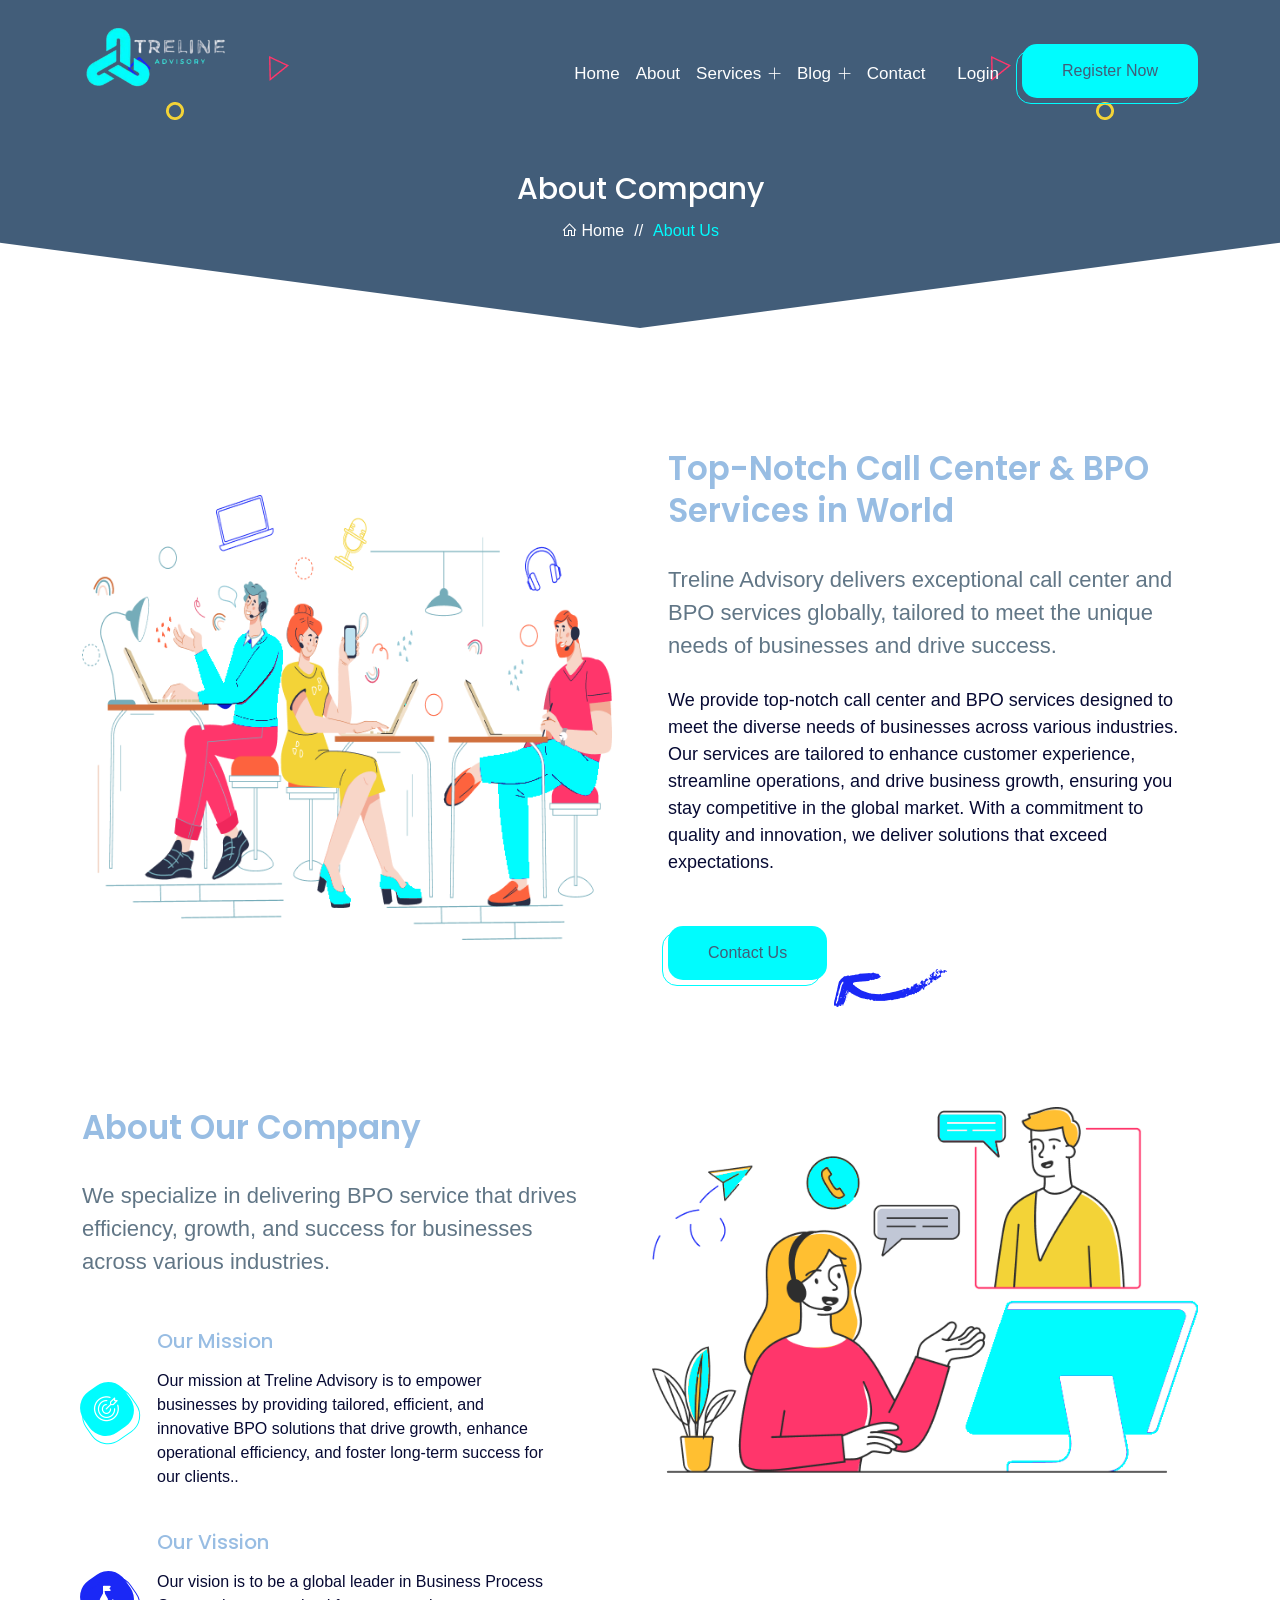
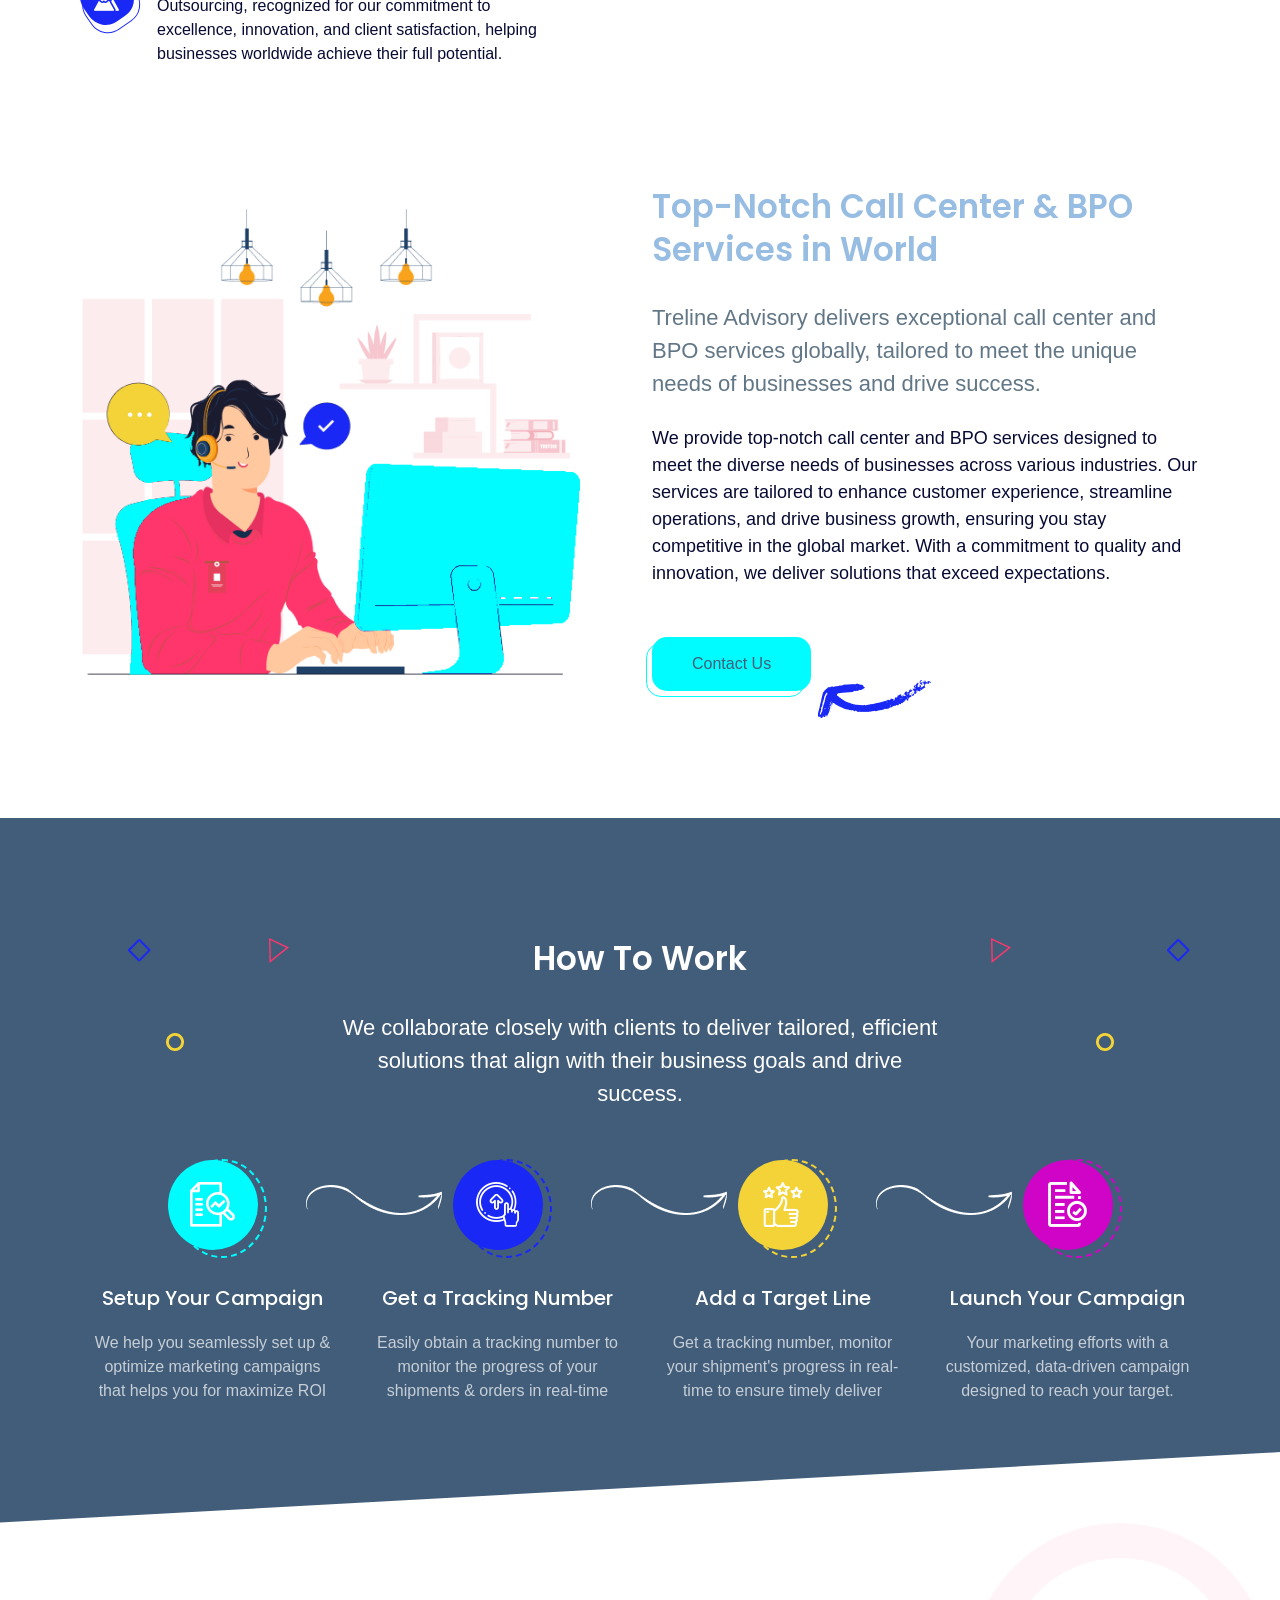
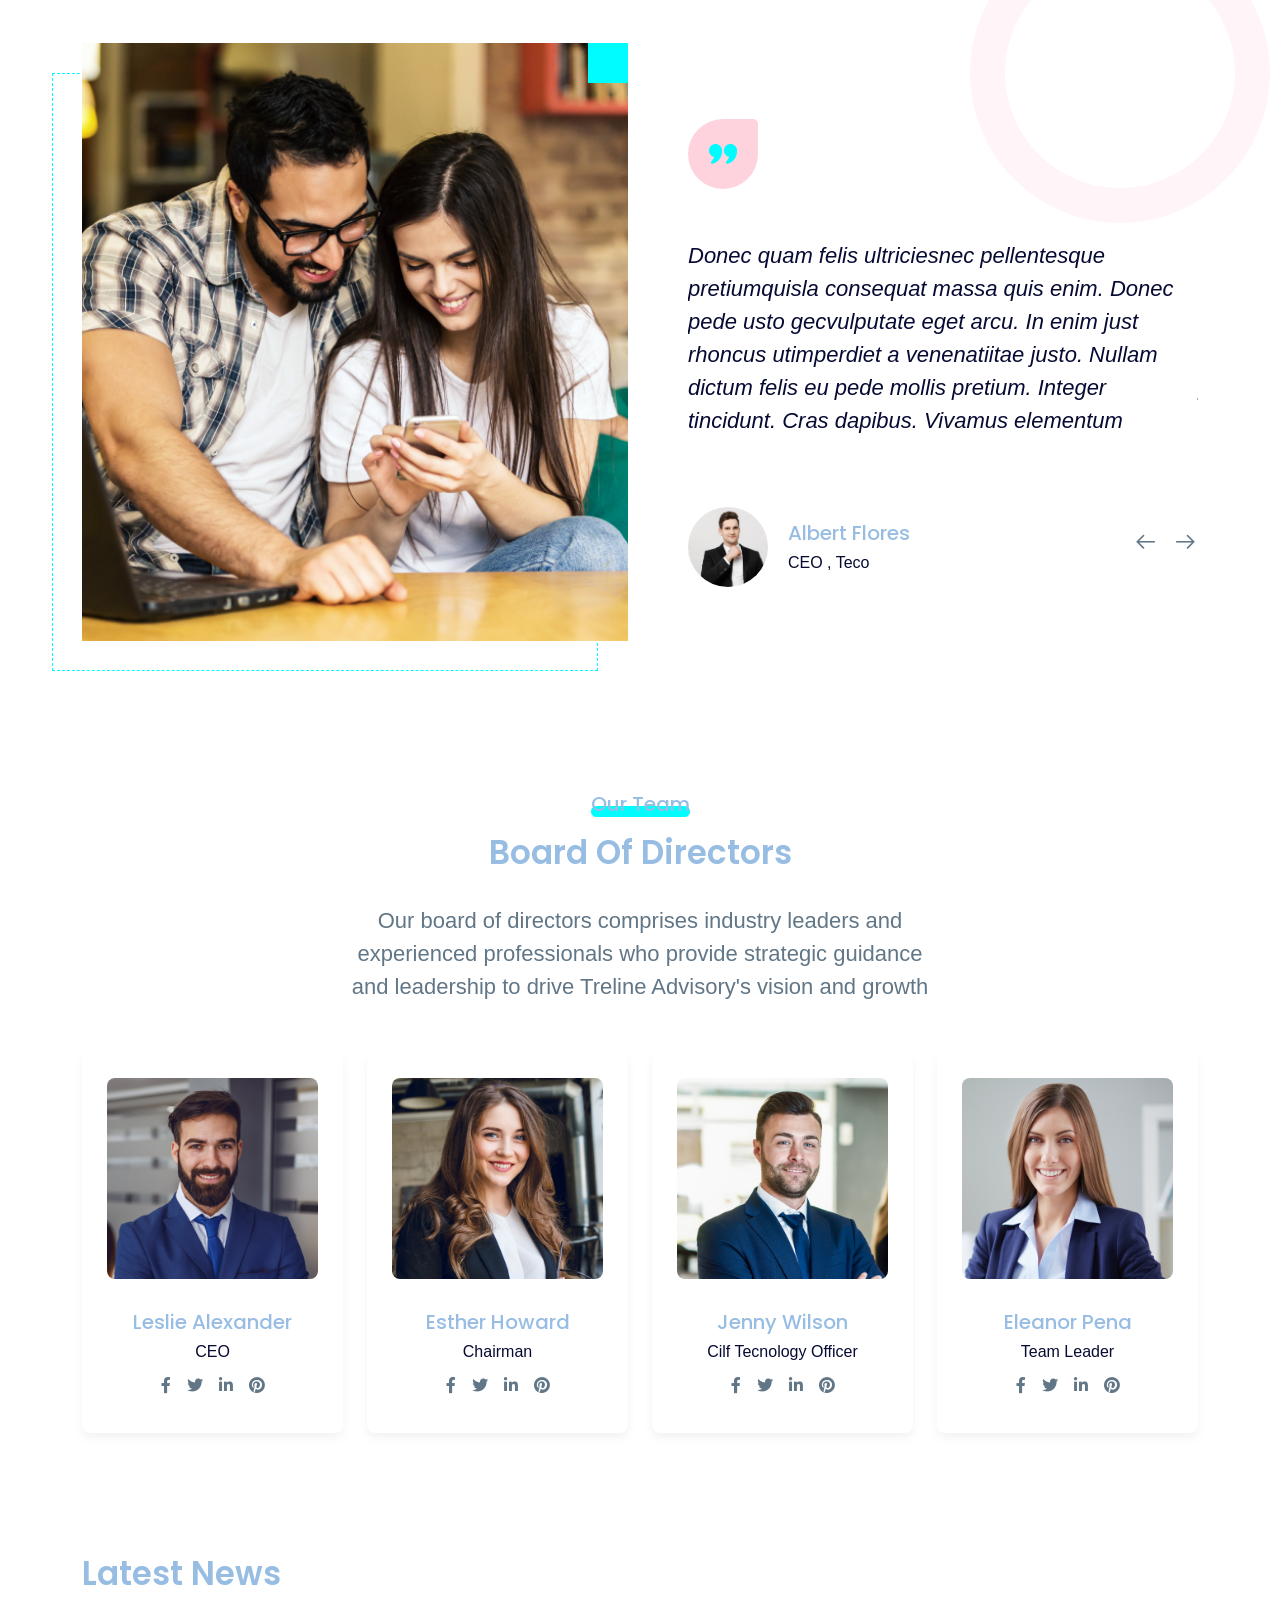
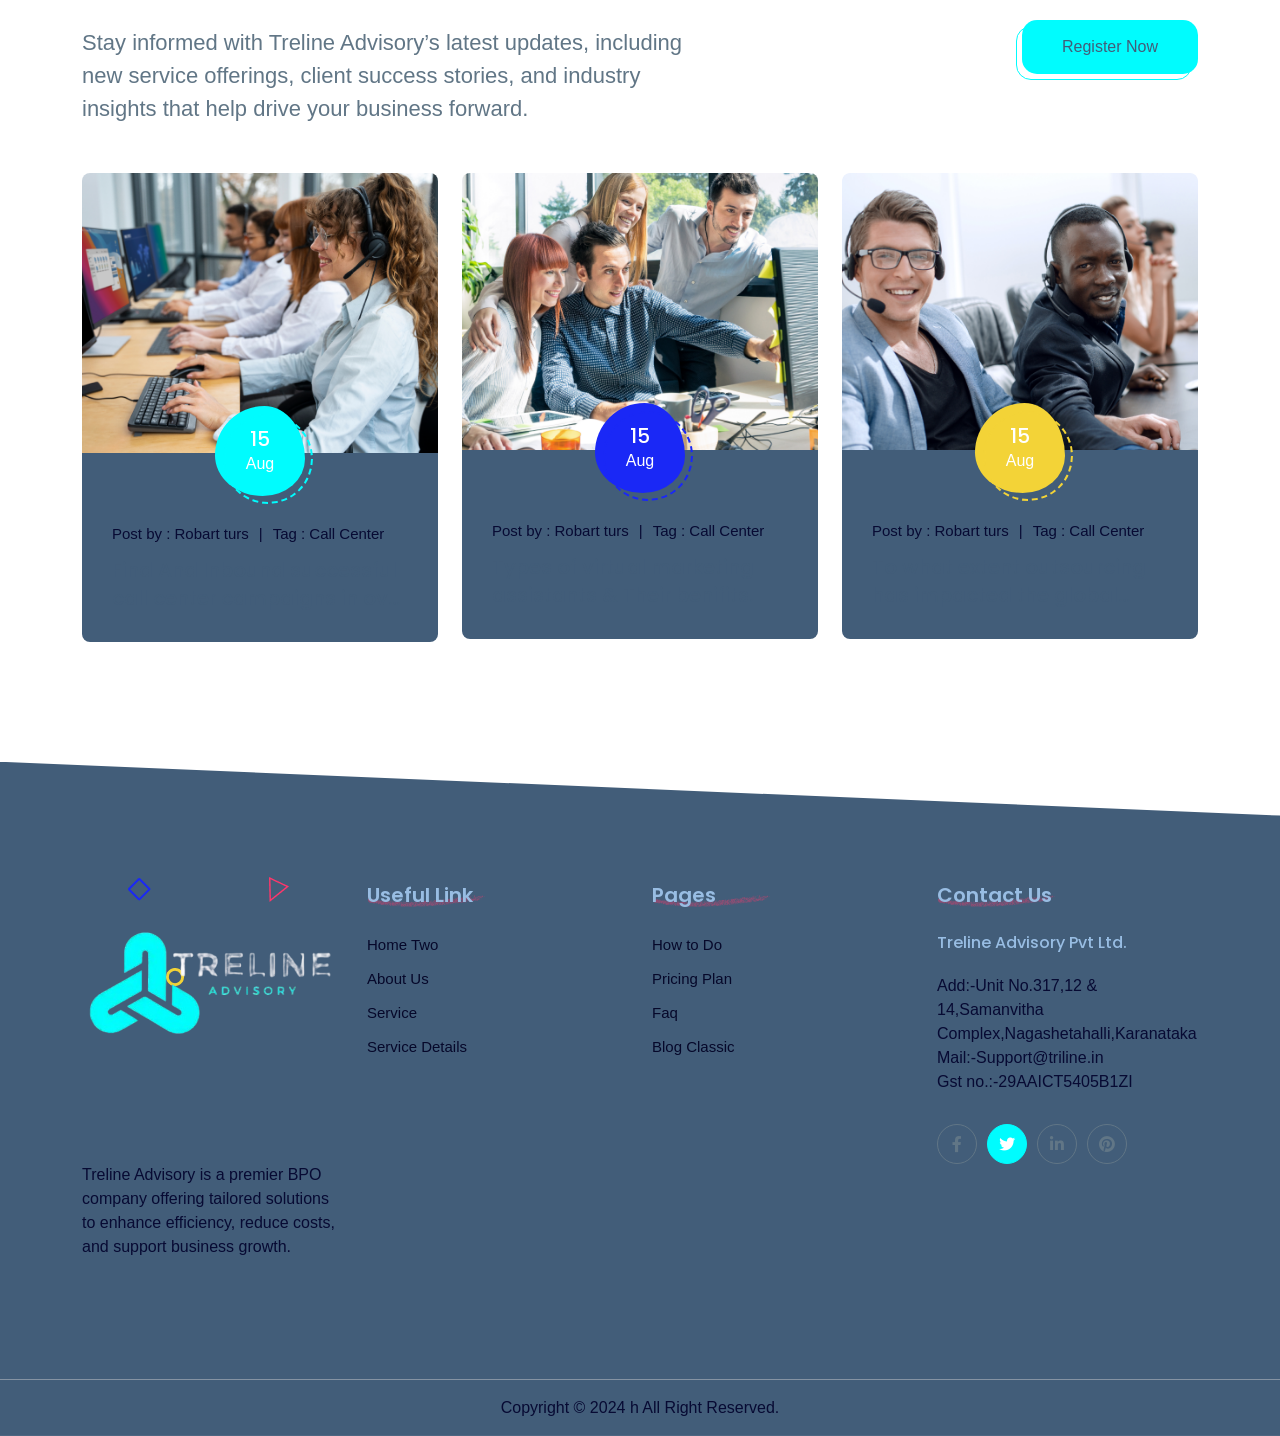
==== about.html @ d69b4894 "first comment" ====
<!DOCTYPE html>
<html lang="en">


<head>
    <meta charset="UTF-8">
    <meta http-equiv="X-UA-Compatible" content="IE=edge">
    <meta name="viewport" content="width=device-width, initial-scale=1.0">
    <!-- Title -->
    <title> Treline Advisory </title>
    <!-- Favicon -->
    <link rel="shortcut icon" href="assets/images/favicon/favicon.png">
    <!-- Bootstrap -->
    <link rel="stylesheet" href="assets/css/bootstrap.min.css">
    <!-- Fontawesome -->
    <link rel="stylesheet" href="assets/css/fontawesome-all.min.css">
    <!-- Line awesome -->
    <link rel="stylesheet" href="assets/css/line-awesome.min.css">
    <!-- Magnific Popup-->
    <link rel="stylesheet" href="assets/css/magnific-popup.css">
    <!-- Slick -->
    <link rel="stylesheet" href="assets/css/slick.css">
    <!-- Slick -->
    <link rel="stylesheet" href="assets/css/flaticon.css">
    <!-- Odometer -->
    <link rel="stylesheet" href="assets/css/odometer.css">
    <!-- Main css -->
    <link rel="stylesheet" href="assets/css/style.css">
</head>
<body>
    
<!--==================== Preloader Start ====================-->
<div class="preloader">
    <div class="loader-p"> </div>
  </div>
<!--==================== Preloader End ====================-->

<!-- ==================== Bottom Header End Here ==================== -->
<header class="header-bottom" id="header">
    <div class="container">
        <nav class="navbar navbar-expand-xl navbar-light">
            <a class="navbar-brand logo" href="index.html"><img src="assets/images/logo/logo.png" alt=""></a>
            <button class="navbar-toggler header-button" type="button" data-bs-toggle="collapse" data-bs-target="#navbarSupportedContent" aria-controls="navbarSupportedContent" aria-expanded="false" aria-label="Toggle navigation">
              <span id="hiddenNav"><i class="las la-bars"></i></span>
            </button>

            <div class="collapse navbar-collapse" id="navbarSupportedContent">
                <ul class="navbar-nav nav-menu ms-auto">
                    <li class="nav-item">
                        <a class="nav-link active" href="index.html">Home</a>
                      </li> 
    
                    <!-- <li class="nav-item dropdown">
                        <a class="nav-link" href="#" role="button" data-bs-toggle="dropdown" aria-expanded="false"> Home <i class="icon-add-1"></i></a>
                        <ul class="dropdown-menu">
                            <li><a class="dropdown-item" href="index.html">Home One</a></li> 
                            <li><a class="dropdown-item" href="index-two.html">Home Two </a></li>
                        </ul>
                    </li>  -->
                    
                    <li class="nav-item">
                        <a class="nav-link" href="about.html">About</a>
                    </li>
                    
                    <li class="nav-item dropdown">
                        <a class="nav-link" href="#" role="button" data-bs-toggle="dropdown" aria-expanded="false"> Services <i class="icon-add-1"></i></a>
                        <ul class="dropdown-menu">
                            <li><a class="dropdown-item" href="services.html">Services</a></li>
                            <li><a class="dropdown-item" href="services-details.html">Services Details </a></li>
                        </ul>
                    </li> 
                    <!-- <li class="nav-item dropdown">
                      <a class="nav-link" href="#" role="button" data-bs-toggle="dropdown" aria-expanded="false"> Pages <i class="icon-add-1"></i></a>
                      <ul class="dropdown-menu">
                          <li><a class="dropdown-item" href="work.html">How We Work </a></li>
                          <li><a class="dropdown-item" href="pricing.html">Pricing</a></li>
                          <li><a class="dropdown-item" href="faq.html">Faq</a></li>
                          <li><a class="dropdown-item" href="error.html">404 </a></li>
                      </ul>
                  </li>  -->
                    <li class="nav-item dropdown">
                        <a class="nav-link" href="#" role="button" data-bs-toggle="dropdown" aria-expanded="false"> Blog <i class="icon-add-1"></i></a>
                        <ul class="dropdown-menu">
                            <li><a class="dropdown-item" href="blog.html">Blog</a></li>
                            <li><a class="dropdown-item" href="blog-classic.html">Blog Classic</a></li>
                            <li><a class="dropdown-item" href="blog-details.html">Blog Details</a></li>
                        </ul>
                    </li> 
                    <li class="nav-item">
                        <a class="nav-link" href="contact.html">Contact</a>
                    </li>
                    <li class="header-login ms-xl-3 mt-xl-0 mt-4 mb-xl-0 mb-3">
                        <ul class="login-items-wrapper d-flex align-items-center">
                            <li class="nav-item">
                                <a class="nav-link" href="login.html">Login</a>
                            </li>
                            <li class="login-items-wrapper__item">
                                <div class="button-wrapper">
                                    <a class="btn--base bg-one" href="registration.html">Register Now</a>
                                </div>
                            </li>
                        </ul>
                    </li>
                </ul>
            </div>
        </nav>
    </div>
</header>
<!-- ==================== Bottom Header End Here ==================== -->

<!-- ==================== Breadcumb Start Here ==================== -->
<section class="breadcumb section-bg py-120">
    <div class="work-shape d-flex justify-content-center">
        <ul class="work-shape__list">
            <li class="work-shape__item"><img src="assets/images/home-01/shape-circle.png" alt=""></li>
            <li class="work-shape__item"><img src="assets/images/home-01/shape-square.png" alt=""></li>
            <li class="work-shape__item"><img src="assets/images/home-01/shape-triangle.png" alt=""></li>

            <li class="work-shape__item"><img src="assets/images/home-01/shape-circle.png" alt=""></li>
            <li class="work-shape__item"><img src="assets/images/home-01/shape-square.png" alt=""></li>
            <li class="work-shape__item"><img src="assets/images/home-01/shape-triangle.png" alt=""></li>
        </ul>
    </div>
    <div class="container">
        <div class="row justify-content-center">
            <div class="col-lg-8">
                <div class="breadcumb__wrapper">
                    <h3 class="breadcumb__title"> About Company </h3>
                    <ul class="breadcumb__list">
                        <li class="breadcumb__item"><a href="index.html" class="breadcumb__link"> <i class="las la-home"></i> Home</a> </li>
                        <li class="breadcumb__item"> //</li>
                        <li class="breadcumb__item"> <span class="breadcumb__item-text"> About Us </span> </li>
                    </ul>
                </div>
            </div>
        </div>
    </div>
</section>
<!-- ==================== Breadcumb End Here ==================== -->

<!-- ==================== About Start Here ==================== -->
<section class="pt-120 pb-60">
    <div class="container">
        <div class="row align-items-center gy-5 flex-wrap-reverse">
            <div class="col-lg-6">
                <div class="about-left pe-lg-3 ">
                    <div class="about-left__thumb">
                        <img class="w-100" src="assets/images/home-01/about-img.png" alt="">
                    </div>
                </div>
            </div>
            <div class="col-lg-6">
                <div class="about-right ps-lg-3">
                    <div class="section-heading style-two">
                        <h2 class="section-heading__title">Top-Notch Call Center & BPO Services in World</h2>
                        <p class="section-heading__subtitle">Treline Advisory delivers exceptional call center and BPO services globally, tailored to meet the unique needs of businesses and drive success.</p>
                        <p class="section-heading__desc">We provide top-notch call center and BPO services designed to meet the diverse needs of businesses across various industries. Our services are tailored to enhance customer experience, streamline operations, and drive business growth, ensuring you stay competitive in the global market. With a commitment to quality and innovation, we deliver solutions that exceed expectations.</p>
                    </div>
                    <div class="button-wrapper ">
                        <a href="contact.html" class="btn--base bg-one">Contact Us</a>
                        <div class="button-wrapper__arrow arrow-two">
                            <img class="" src="assets/images/home-01/arrow-base-two.png" alt="">
                        </div>
                    </div>
                </div>
            </div>
        </div>
    </div>
</section>
<!-- ==================== About End Here ==================== -->

<!-- ==================== About Compnay Start Here ==================== -->
 <section class="about-company pt-60 pb-60">
    <div class="container">
        <div class="row gy-5">
            <div class="col-lg-6 pe-lg-5">
                <div class="section-heading style-two">
                    <h2 class="section-heading__title">About Our Company</h2>
                    <p class="section-heading__subtitle">We specialize in delivering BPO service that drives efficiency, growth, and success for businesses across various industries.</p>
                </div>
                <div class="about-company__wrapper">
                    <div class="company-item d-flex align-items-center flex-wrap">
                        <div class="company-item__icon">
                            <span class="icon-mission"></span>
                        </div>
                        <div class="company-item__content">
                            <h5 class="company-item__title">Our Mission</h5>
                            <p class="company-item__desc">Our mission at Treline Advisory is to empower businesses by providing tailored, efficient, and innovative BPO solutions that drive growth, enhance operational efficiency, and foster long-term success for our clients..</p>
                        </div>
                    </div>
                    <div class="company-item d-flex align-items-center flex-wrap">
                        <div class="company-item__icon">
                            <span class="icon-mission-1"></span>
                        </div>
                        <div class="company-item__content">
                            <h5 class="company-item__title">Our Vission</h5>
                            <p class="company-item__desc">Our vision is to be a global leader in Business Process Outsourcing, recognized for our commitment to excellence, innovation, and client satisfaction, helping businesses worldwide achieve their full potential.</p>
                        </div>
                    </div>
                </div>
            </div>
            <div class="col-lg-6">
                <div class="about-company__thumb">
                    <img class="w-100" src="assets/images/home-01/about-company-right-img.png" alt="">
                </div>
            </div>
        </div>
    </div>
</section> 
<!-- About Company Bottom -->
<section class="about-company-bottom pt-60 pb-120">
    <div class="container">
        <div class="row align-items-center gy-5 flex-wrap-reverse">
            <div class="col-lg-6">
                <div class="about-left pe-lg-5">
                    <div class="about-left__thumb">
                        <img class="w-100" src="assets/images/home-01/about-company-left-img.png" alt="">
                    </div>
                </div>
            </div>
            <div class="col-lg-6">
                <div class="about-right">
                    <div class="section-heading style-two">
                        <h2 class="section-heading__title">Top-Notch Call Center &amp; BPO Services in World</h2>
                        <p class="section-heading__subtitle">Treline Advisory delivers exceptional call center and BPO services globally, tailored to meet the unique needs of businesses and drive success.</p>
                        <p class="section-heading__desc">We provide top-notch call center and BPO services designed to meet the diverse needs of businesses across various industries. Our services are tailored to enhance customer experience, streamline operations, and drive business growth, ensuring you stay competitive in the global market. With a commitment to quality and innovation, we deliver solutions that exceed expectations.</p>
                    </div>
                    <div class="button-wrapper ">
                        <a href="contact.html" class="btn--base bg-one">Contact Us</a>
                        <div class="button-wrapper__arrow arrow-two">
                            <img class="" src="assets/images/home-01/arrow-base-two.png" alt="">
                        </div>
                    </div>
                </div>
            </div>
        </div>
    </div>
</section>
<!-- ==================== About Compnay End Here ==================== -->

<!-- ==================== Work Section Start Here ==================== -->
<section class="work py-120 section-bg">
    <div class="container">
        <div class="row">
            <div class="col-lg-12">
                <div class="section-heading">
                    <h2 class="section-heading__title text-white">How To Work</h2>
                    <p class="section-heading__subtitle text-white">We collaborate closely with clients to deliver tailored, efficient solutions that align with their business goals and drive success.</p>
                </div>
            </div>
        </div>
        <div class="work-shape d-flex justify-content-center">
            <ul class="work-shape__list">
                <li class="work-shape__item"><img src="assets/images/home-01/shape-circle.png" alt=""></li>
                <li class="work-shape__item"><img src="assets/images/home-01/shape-square.png" alt=""></li>
                <li class="work-shape__item"><img src="assets/images/home-01/shape-triangle.png" alt=""></li>

                <li class="work-shape__item"><img src="assets/images/home-01/shape-circle.png" alt=""></li>
                <li class="work-shape__item"><img src="assets/images/home-01/shape-square.png" alt=""></li>
                <li class="work-shape__item"><img src="assets/images/home-01/shape-triangle.png" alt=""></li>
            </ul>
        </div>
        <div class="row gy-5 work__inner">
            <div class="col-lg-3 col-sm-6">
                <div class="work-item text-center">
                    <div class="work-item__arrow">
                        <img src="assets/images/home-01/work-arrow.png" alt="">
                    </div>
                    <div class="work-item__icon">
                        <span class="icon-research"></span>
                    </div>
                    <h5 class="work-item__title text-white">Setup Your Campaign</h5>
                    <p class="work-item__desc text--color-darken">We help you seamlessly set up & optimize marketing campaigns that helps you for maximize ROI</p>
                </div>
            </div>
            <div class="col-lg-3 col-sm-6">
                <div class="work-item text-center">
                    <div class="work-item__arrow">
                        <img src="assets/images/home-01/work-arrow.png" alt="">
                    </div>
                    <div class="work-item__icon">
                        <span class="icon-submit"></span>
                    </div>
                    <h5 class="work-item__title text-white">Get a Tracking Number</h5>
                    <p class="work-item__desc text--color-darken">Easily obtain a tracking number to monitor the progress of your shipments & orders in real-time</p>
                </div>
            </div>
            <div class="col-lg-3 col-sm-6">
                <div class="work-item text-center">
                    <div class="work-item__arrow">
                        <img src="assets/images/home-01/work-arrow.png" alt="">
                    </div>
                    <div class="work-item__icon">
                        <span class="icon-positive-review"></span>
                    </div>
                    <h5 class="work-item__title text-white">Add a Target Line</h5>
                    <p class="work-item__desc text--color-darken">Get a tracking number, monitor your shipment's progress in real-time to ensure timely deliver</p>
                </div>
            </div>
            <div class="col-lg-3 col-sm-6">
                <div class="work-item text-center">
                    <div class="work-item__icon">
                        <span class="icon-document"></span>
                    </div>
                    <h5 class="work-item__title text-white">Launch Your Campaign</h5>
                    <p class="work-item__desc text--color-darken">Your marketing efforts with a customized, data-driven campaign designed to reach your target.</p>
                </div>
            </div>
        </div>
    </div>
</section>
<!-- ==================== Work Section End Here ==================== -->

<!-- ==================== Testimonials Start Here ==================== -->
<section class="testimonial pt-120 pb-60">
    <div class="testimonial__circle"><img src="assets/images/home-02/estimonial-circle.html" alt=""></div>
    <div class="container">
        <div class="row align-items-center gy-5">
            <div class="col-lg-6">
                <div class="testimonial__left">
                    <img src="assets/images/home-02/testimonial-left-img.png" alt="">
                </div>
            </div>
            <div class="col-lg-6 ps-lg-5">
                <div class="testimonial-slider">
                    <div class="testimonial-item">
                        <div class="testimonial-item__icon">
                            <span class="icon-quote"></span>
                        </div>
                        <p class="testimonial-item__desc">Donec quam felis ultriciesnec pellentesque  pretiumquisla consequat massa quis enim. Donec pede usto gecvulputate eget arcu. In enim just rhoncus utimperdiet a venenatiitae justo. Nullam dictum felis eu pede mollis pretium. Integer tincidunt. Cras dapibus. Vivamus elementum </p>
                        <div class="testimonial-info">
                            <div class="testimonial-info__thumb">
                                <img src="assets/images/home-02/testimonials-02.png" alt="">
                            </div>
                            <div class="testimonial-info__content">
                                <h5 class="testimonial-info__name">Albert Flores</h5>
                                <span class="testimonial-info__desc">CEO , Teco</span>
                            </div>
                        </div>
                    </div>
                    <div class="testimonial-item">
                        <div class="testimonial-item__icon">
                            <span class="icon-quote"></span>
                        </div>
                        <p class="testimonial-item__desc">  "At Treline Advisory, our mission is to empower businesses by providing exceptional BPO services that drive efficiency and growth. We are committed to innovation, quality, and building long-term partnerships with our clients. Our success is measured by the success of our clients."</p>
                        <div class="testimonial-info">
                            <div class="testimonial-info__thumb">
                                <img src="assets/images/home-02/testimonials-03.png" alt="">
                            </div>
                            <div class="testimonial-info__content">
                                <h5 class="testimonial-info__name">Albert Flores</h5>
                                <span class="testimonial-info__desc">CEO , Teco</span>
                            </div>
                        </div>
                    </div>
                    <div class="testimonial-item">
                        <div class="testimonial-item__icon">
                            <span class="icon-quote"></span>
                        </div>
                        <p class="testimonial-item__desc">  "At Treline Advisory, our mission is to empower businesses by providing exceptional BPO services that drive efficiency and growth. We are committed to innovation, quality, and building long-term partnerships with our clients. Our success is measured by the success of our clients."</p>
                        <div class="testimonial-info">
                            <div class="testimonial-info__thumb">
                                <img src="assets/images/home-02/testimonials-04.png" alt="">
                            </div>
                            <div class="testimonial-info__content">
                                <h5 class="testimonial-info__name">Albert Flores</h5>
                                <span class="testimonial-info__desc">CEO , Teco</span>
                            </div>
                        </div>
                    </div>
                </div>
            </div>
        </div>
    </div>
</section>
<!-- ==================== Testimonials End Here ==================== -->

<!-- ==================== Team Start Here ==================== -->
<section class="team pt-60 pb-60">
    <div class="container">
        <div class="row">
            <div class="col-lg-12">
                <div class="section-heading">
                    <h5 class="section-heading__top-title"> Our Team </h5>
                    <h2 class="section-heading__title">Board Of Directors </h2>
                    <p class="section-heading__subtitle"> Our board of directors comprises industry leaders and experienced professionals who provide strategic guidance and leadership to drive Treline Advisory's vision and growth</p>
                </div>
            </div>
        </div>
        <div class="row gy-4">
            <div class="col-xl-3 col-sm-6">
               <div class="team-item">
                    <div class="team-item__thumb">
                        <img src="assets/images/home-02/team-img-01.png" alt="">
                    </div>
                    <div class="team-item__content">
                        <h4 class="team-item__title">Leslie Alexander</h4>
                        <span class="team-item__designation">CEO</span>
                        <ul class="social-simple justify-content-center">
                            <li class="social-simple__item"><a href="www.facebook.html" class="social-simple__link"><i class="fab fa-facebook-f"></i></a> </li>
                            <li class="social-simple__item"><a href="www.twitter.html" class="social-simple__link"> <i class="fab fa-twitter"></i></a></li>
                            <li class="social-simple__item"><a href="www.linkedin.html" class="social-simple__link"> <i class="fab fa-linkedin-in"></i></a></li>
                            <li class="social-simple__item"><a href="www.pinterest.html" class="social-simple__link"> <i class="fab fa-pinterest"></i></a></li>
                        </ul>
                    </div>
               </div>
            </div>
            <div class="col-xl-3 col-sm-6">
               <div class="team-item">
                    <div class="team-item__thumb">
                        <img src="assets/images/home-02/team-img-02.png" alt="">
                    </div>
                    <div class="team-item__content">
                        <h4 class="team-item__title">Esther Howard</h4>
                        <span class="team-item__designation">Chairman</span>
                        <ul class="social-simple justify-content-center">
                            <li class="social-simple__item"><a href="www.facebook.html" class="social-simple__link"><i class="fab fa-facebook-f"></i></a> </li>
                            <li class="social-simple__item"><a href="www.twitter.html" class="social-simple__link"> <i class="fab fa-twitter"></i></a></li>
                            <li class="social-simple__item"><a href="www.linkedin.html" class="social-simple__link"> <i class="fab fa-linkedin-in"></i></a></li>
                            <li class="social-simple__item"><a href="www.pinterest.html" class="social-simple__link"> <i class="fab fa-pinterest"></i></a></li>
                        </ul>
                    </div>
               </div>
            </div>
            <div class="col-xl-3 col-sm-6">
               <div class="team-item">
                    <div class="team-item__thumb">
                        <img src="assets/images/home-02/team-img-03.png" alt="">
                    </div>
                    <div class="team-item__content">
                        <h4 class="team-item__title">Jenny Wilson</h4>
                        <span class="team-item__designation">Cilf Tecnology Officer</span>
                        <ul class="social-simple justify-content-center">
                            <li class="social-simple__item"><a href="www.facebook.html" class="social-simple__link"><i class="fab fa-facebook-f"></i></a> </li>
                            <li class="social-simple__item"><a href="www.twitter.html" class="social-simple__link"> <i class="fab fa-twitter"></i></a></li>
                            <li class="social-simple__item"><a href="www.linkedin.html" class="social-simple__link"> <i class="fab fa-linkedin-in"></i></a></li>
                            <li class="social-simple__item"><a href="www.pinterest.html" class="social-simple__link"> <i class="fab fa-pinterest"></i></a></li>
                        </ul>
                    </div>
               </div>
            </div>
            <div class="col-xl-3 col-sm-6">
               <div class="team-item">
                    <div class="team-item__thumb">
                        <img src="assets/images/home-02/team-img-04.png" alt="">
                    </div>
                    <div class="team-item__content">
                        <h4 class="team-item__title">Eleanor Pena</h4>
                        <span class="team-item__designation">Team Leader</span>
                        <ul class="social-simple justify-content-center">
                            <li class="social-simple__item"><a href="www.facebook.html" class="social-simple__link"><i class="fab fa-facebook-f"></i></a> </li>
                            <li class="social-simple__item"><a href="www.twitter.html" class="social-simple__link"> <i class="fab fa-twitter"></i></a></li>
                            <li class="social-simple__item"><a href="www.linkedin.html" class="social-simple__link"> <i class="fab fa-linkedin-in"></i></a></li>
                            <li class="social-simple__item"><a href="www.pinterest.html" class="social-simple__link"> <i class="fab fa-pinterest"></i></a></li>
                        </ul>
                    </div>
               </div>
            </div>
        </div>
    </div>
</section>
<!-- ==================== Team End Here ==================== -->

<!-- ==================== Blog Start Here ==================== -->
<section class="blog pt-60 pb-120">
    <div class="container">
       <div class="row gy-4">
        <div class="col-lg-12">
            <div class="row">
              <div class="col-md-12">
                  <div class="heading-blog d-flex justify-content-between flex-wrap align-items-center">
                      <div class="section-heading style-two mb-4">
                          <h2 class="section-heading__title"> Latest News </h2>
                          <p class="section-heading__subtitle">Stay informed with Treline Advisory’s latest updates, including new service offerings, client success stories, and industry insights that help drive your business forward.</p>
                      </div>
                      <div class="button-wrapper">
                          <a class="btn--base bg-one" href="registration.html">Register Now</a>
                      </div>
                  </div>
              </div>
          </div>
        </div>
        <div class="col-lg-12">
          <div class="row blog-wrapper gy-4 justify-content-center">
              <div class="col-lg-4 col-md-6">
                  <div class="blog-item">
                      <div class="blog-item__thumb">
                          <a href="blog-details.html"><img src="assets/images/home-01/blog-img-01.png" alt=""></a>
                          <div class="blog-item__date">
                              <h4 class="blog-item__date-time">15</h4>
                              <span class="blog-item__date-month"> Aug</span>
                          </div>
                      </div>
                    <div class="blog-item__content">
                          <ul class="blog-item__list">
                              <li class="blog-item__list-item">Post by : Robart turs</li>
                              <li class="blog-item__list-item">|</li>
                              <li class="blog-item__list-item">Tag : Call Center</li>
                          </ul>
                          <h4 class="blog-item__title"><a href="blog-details.html">Find And Inbound successful call center campaigns in over the world.</a></h4>
                    </div>
                  </div>
              </div>
              <div class="col-lg-4 col-md-6">
                  <div class="blog-item">
                      <div class="blog-item__thumb">
                          <a href="blog-details.html"><img src="assets/images/home-01/blog-img-02.png" alt=""></a>
                          <div class="blog-item__date">
                              <h4 class="blog-item__date-time">15</h4>
                              <span class="blog-item__date-month"> Aug</span>
                          </div>
                      </div>
                    <div class="blog-item__content">
                          <ul class="blog-item__list">
                              <li class="blog-item__list-item">Post by : Robart turs</li>
                              <li class="blog-item__list-item">|</li>
                              <li class="blog-item__list-item">Tag : Call Center</li>
                          </ul>
                          <h4 class="blog-item__title"><a href="blog-details.html">Types of virtual marketing assistants & Their benifits.</a></h4>
                    </div>
                  </div>
              </div>
              <div class="col-lg-4 col-md-6">
                  <div class="blog-item">
                      <div class="blog-item__thumb">
                          <a href="blog-details.html"><img src="assets/images/home-01/blog-img-03.png" alt=""></a>
                          <div class="blog-item__date">
                              <h4 class="blog-item__date-time">15</h4>
                              <span class="blog-item__date-month"> Aug</span>
                          </div>
                      </div>
                    <div class="blog-item__content">
                          <ul class="blog-item__list">
                              <li class="blog-item__list-item">Post by : Robart turs</li>
                              <li class="blog-item__list-item">|</li>
                              <li class="blog-item__list-item">Tag : Call Center</li>
                          </ul>
                          <h4 class="blog-item__title"><a href="blog-details.html">To what extent outsourcing 
                              has impacted the global
                              economy.</a></h4>
                    </div>
                  </div>
              </div>
            </div>
          </div>
       </div>
    </div>
</section>
<!-- ==================== Blog End Here ==================== -->

<!-- ==================== Footer Start Here ==================== -->
<footer class="footer-area section-bg-two">
    <ul class="work-shape__list">
        <li class="work-shape__item"><img src="assets/images/home-01/shape-circle.png" alt=""></li>
        <li class="work-shape__item"><img src="assets/images/home-01/shape-square.png" alt=""></li>
        <li class="work-shape__item"><img src="assets/images/home-01/shape-triangle.png" alt=""></li>
    </ul>
  <div class="container footer-top py-120">
      <div class="row justify-content-center gy-5">
          <div class="col-xl-3 col-sm-6">
              <div class="footer-item">
                  <div class="footer-item__logo">
                      <a href="index.html"> <img src="assets/images/logo/logo-footer.png" alt=""></a>
                  </div>
                  <p class="footer-item__desc">Treline Advisory is a premier BPO company offering tailored solutions to enhance efficiency, reduce costs, and support business growth.</p>
              </div>
          </div>
          <div class="col-xl-3 col-sm-6">
              <div class="footer-item">
                  <h5 class="footer-item__title bg-img bg-img__contain" style="background-image: url(assets/images/home-01/footer-title-bg.png);">Useful Link</h5>
                  <ul class="footer-menu">
                      <li class="footer-menu__item"><a href="index-two.html" class="footer-menu__link">Home Two</a></li>
                      <li class="footer-menu__item"><a href="about.html" class="footer-menu__link">About Us</a></li>
                      <li class="footer-menu__item"><a href="services.html" class="footer-menu__link">Service</a></li>
                      <li class="footer-menu__item"><a href="services-details.html" class="footer-menu__link">Service Details</a></li>
                  </ul>
              </div>
          </div>
          <div class="col-xl-3 col-sm-6">
              <div class="footer-item">
                  <h5 class="footer-item__title bg-img bg-img__contain" style="background-image: url(assets/images/home-01/footer-title-bg.png);">Pages</h5>
                  <ul class="footer-menu">
                      <li class="footer-menu__item"><a href="work.html" class="footer-menu__link">How to Do </a></li>
                      <li class="footer-menu__item"><a href="pricing.html" class="footer-menu__link">Pricing Plan </a></li>
                      <li class="footer-menu__item"><a href="faq.html" class="footer-menu__link">Faq</a></li>
                      <li class="footer-menu__item"><a href="blog-classic.html" class="footer-menu__link">Blog Classic </a></li>
                  </ul>
              </div>
          </div>
          <div class="col-xl-3 col-sm-6">
              <div class="footer-item">
                  <h5 class="footer-item__title bg-img bg-img__contain" style="background-image: url(assets/images/home-01/footer-title-bg.png);">Contact Us</h5>
                  <h6>Treline Advisory Pvt Ltd.</h6>
                  <p class="footer-item__desc">Add:-Unit No.317,12 & 14,Samanvitha Complex,Nagashetahalli,Karanataka</p>
                  <P class="footer-item__desc">Mail:-Support@triline.in</P>
                  <p  class="footer-item__desc">Gst no.:-29AAICT5405B1ZI</p>
                  <ul class="social-list">
                    <li class="social-list__item"><a href="www.facebook.html" class="social-list__link"><i class="fab fa-facebook-f"></i></a> </li>
                    <li class="social-list__item"><a href="www.twitter.html" class="social-list__link active"> <i class="fab fa-twitter"></i></a></li>
                    <li class="social-list__item"><a href="www.linkedin.html" class="social-list__link"> <i class="fab fa-linkedin-in"></i></a></li>
                    <li class="social-list__item"><a href="www.pinterest.html" class="social-list__link"> <i class="fab fa-pinterest"></i></a></li>
                </ul>
              </div>
          </div>
      </div>
  </div>
  <!-- bottom Footer -->
  <div class="bottom-footer section-bg-two py-3">
    <div class="container">
        <div class="row gy-3">
            <div class="col-md-12 text-center">
                <p class="bottom-footer-text"> Copyright © 2024 h All Right Reserved.</p>
            </div>
        </div>
    </div>
  </div>
</footer>
<!-- ==================== Footer End Here ==================== -->

<!-- ==================== Scroll to Top End Here ==================== -->
<a class="scroll-top"><i class="fas fa-angle-double-up"></i></a>
<!-- ==================== Scroll to Top End Here ==================== -->


<!-- Jquery js -->
<script src="assets/js/jquery-3.6.0.min.js"></script>
<!-- Popper js -->
<script src="assets/js/popper.min.js"></script>
<!-- Bootstrap js -->
<script src="assets/js/bootstrap.min.js"></script>
<!-- Magnific Popup -->
<script src="assets/js/magnific-popup.min.js"></script>
<!-- Slick js -->
<script src="assets/js/slick.min.js"></script>
<!-- Odometer js -->
<script src="assets/js/odometer.min.js"></script>
<!-- Viewport js -->
<script src="assets/js/viewport.jquery.js"></script>
<!-- Main js -->
<script src="assets/js/main.js"></script>

</body>


</html>
---- assets/css/line-awesome.min.css ----
.la,.lab,.lad,.lal,.lar,.las{-moz-osx-font-smoothing:grayscale;-webkit-font-smoothing:antialiased;display:inline-block;font-style:normal;font-variant:normal;text-rendering:auto;line-height:1}.la-lg{font-size:1.33333em;line-height:.75em;vertical-align:-.0667em}.la-xs{font-size:.75em}.la-sm{font-size:.875em}.la-1x{font-size:1em}.la-2x{font-size:2em}.la-3x{font-size:3em}.la-4x{font-size:4em}.la-5x{font-size:5em}.la-6x{font-size:6em}.la-7x{font-size:7em}.la-8x{font-size:8em}.la-9x{font-size:9em}.la-10x{font-size:10em}.la-fw{text-align:center;width:1.25em}.la-ul{list-style-type:none;margin-left:2.5em;padding-left:0}.la-ul>li{position:relative}.la-li{left:-2em;position:absolute;text-align:center;width:2em;line-height:inherit}.la-border{border:solid .08em #eee;border-radius:.1em;padding:.2em .25em .15em}.la-pull-left{float:left}.la-pull-right{float:right}.la.la-pull-left,.lab.la-pull-left,.lal.la-pull-left,.lar.la-pull-left,.las.la-pull-left{margin-right:.3em}.la.la-pull-right,.lab.la-pull-right,.lal.la-pull-right,.lar.la-pull-right,.las.la-pull-right{margin-left:.3em}.la-spin{-webkit-animation:la-spin 2s infinite linear;animation:la-spin 2s infinite linear}.la-pulse{-webkit-animation:la-spin 1s infinite steps(8);animation:la-spin 1s infinite steps(8)}@-webkit-keyframes la-spin{0%{-webkit-transform:rotate(0);transform:rotate(0)}100%{-webkit-transform:rotate(360deg);transform:rotate(360deg)}}@keyframes la-spin{0%{-webkit-transform:rotate(0);transform:rotate(0)}100%{-webkit-transform:rotate(360deg);transform:rotate(360deg)}}.la-rotate-90{-webkit-transform:rotate(90deg);transform:rotate(90deg)}.la-rotate-180{-webkit-transform:rotate(180deg);transform:rotate(180deg)}.la-rotate-270{-webkit-transform:rotate(270deg);transform:rotate(270deg)}.la-flip-horizontal{-webkit-transform:scale(-1,1);transform:scale(-1,1)}.la-flip-vertical{-webkit-transform:scale(1,-1);transform:scale(1,-1)}.la-flip-both,.la-flip-horizontal.la-flip-vertical{-webkit-transform:scale(-1,-1);transform:scale(-1,-1)}:root .la-flip-both,:root .la-flip-horizontal,:root .la-flip-vertical,:root .la-rotate-180,:root .la-rotate-270,:root .la-rotate-90{-webkit-filter:none;filter:none}.la-stack{display:inline-block;height:2em;line-height:2em;position:relative;vertical-align:middle;width:2.5em}.la-stack-1x,.la-stack-2x{left:0;position:absolute;text-align:center;width:100%}.la-stack-1x{line-height:inherit}.la-stack-2x{font-size:2em}.la-inverse{color:#fff}.la-500px:before{content:"\f26e"}.la-accessible-icon:before{content:"\f368"}.la-accusoft:before{content:"\f369"}.la-acquisitions-incorporated:before{content:"\f6af"}.la-ad:before{content:"\f641"}.la-address-book:before{content:"\f2b9"}.la-address-card:before{content:"\f2bb"}.la-adjust:before{content:"\f042"}.la-adn:before{content:"\f170"}.la-adobe:before{content:"\f778"}.la-adversal:before{content:"\f36a"}.la-affiliatetheme:before{content:"\f36b"}.la-air-freshener:before{content:"\f5d0"}.la-airbnb:before{content:"\f834"}.la-algolia:before{content:"\f36c"}.la-align-center:before{content:"\f037"}.la-align-justify:before{content:"\f039"}.la-align-left:before{content:"\f036"}.la-align-right:before{content:"\f038"}.la-alipay:before{content:"\f642"}.la-allergies:before{content:"\f461"}.la-amazon:before{content:"\f270"}.la-amazon-pay:before{content:"\f42c"}.la-ambulance:before{content:"\f0f9"}.la-american-sign-language-interpreting:before{content:"\f2a3"}.la-amilia:before{content:"\f36d"}.la-anchor:before{content:"\f13d"}.la-android:before{content:"\f17b"}.la-angellist:before{content:"\f209"}.la-angle-double-down:before{content:"\f103"}.la-angle-double-left:before{content:"\f100"}.la-angle-double-right:before{content:"\f101"}.la-angle-double-up:before{content:"\f102"}.la-angle-down:before{content:"\f107"}.la-angle-left:before{content:"\f104"}.la-angle-right:before{content:"\f105"}.la-angle-up:before{content:"\f106"}.la-angry:before{content:"\f556"}.la-angrycreative:before{content:"\f36e"}.la-angular:before{content:"\f420"}.la-ankh:before{content:"\f644"}.la-app-store:before{content:"\f36f"}.la-app-store-ios:before{content:"\f370"}.la-apper:before{content:"\f371"}.la-apple:before{content:"\f179"}.la-apple-alt:before{content:"\f5d1"}.la-apple-pay:before{content:"\f415"}.la-archive:before{content:"\f187"}.la-archway:before{content:"\f557"}.la-arrow-alt-circle-down:before{content:"\f358"}.la-arrow-alt-circle-left:before{content:"\f359"}.la-arrow-alt-circle-right:before{content:"\f35a"}.la-arrow-alt-circle-up:before{content:"\f35b"}.la-arrow-circle-down:before{content:"\f0ab"}.la-arrow-circle-left:before{content:"\f0a8"}.la-arrow-circle-right:before{content:"\f0a9"}.la-arrow-circle-up:before{content:"\f0aa"}.la-arrow-down:before{content:"\f063"}.la-arrow-left:before{content:"\f060"}.la-arrow-right:before{content:"\f061"}.la-arrow-up:before{content:"\f062"}.la-arrows-alt:before{content:"\f0b2"}.la-arrows-alt-h:before{content:"\f337"}.la-arrows-alt-v:before{content:"\f338"}.la-artstation:before{content:"\f77a"}.la-assistive-listening-systems:before{content:"\f2a2"}.la-asterisk:before{content:"\f069"}.la-asymmetrik:before{content:"\f372"}.la-at:before{content:"\f1fa"}.la-atlas:before{content:"\f558"}.la-atlassian:before{content:"\f77b"}.la-atom:before{content:"\f5d2"}.la-audible:before{content:"\f373"}.la-audio-description:before{content:"\f29e"}.la-autoprefixer:before{content:"\f41c"}.la-avianex:before{content:"\f374"}.la-aviato:before{content:"\f421"}.la-award:before{content:"\f559"}.la-aws:before{content:"\f375"}.la-baby:before{content:"\f77c"}.la-baby-carriage:before{content:"\f77d"}.la-backspace:before{content:"\f55a"}.la-backward:before{content:"\f04a"}.la-bacon:before{content:"\f7e5"}.la-balance-scale:before{content:"\f24e"}.la-balance-scale-left:before{content:"\f515"}.la-balance-scale-right:before{content:"\f516"}.la-ban:before{content:"\f05e"}.la-band-aid:before{content:"\f462"}.la-bandcamp:before{content:"\f2d5"}.la-barcode:before{content:"\f02a"}.la-bars:before{content:"\f0c9"}.la-baseball-ball:before{content:"\f433"}.la-basketball-ball:before{content:"\f434"}.la-bath:before{content:"\f2cd"}.la-battery-empty:before{content:"\f244"}.la-battery-full:before{content:"\f240"}.la-battery-half:before{content:"\f242"}.la-battery-quarter:before{content:"\f243"}.la-battery-three-quarters:before{content:"\f241"}.la-battle-net:before{content:"\f835"}.la-bed:before{content:"\f236"}.la-beer:before{content:"\f0fc"}.la-behance:before{content:"\f1b4"}.la-behance-square:before{content:"\f1b5"}.la-bell:before{content:"\f0f3"}.la-bell-slash:before{content:"\f1f6"}.la-bezier-curve:before{content:"\f55b"}.la-bible:before{content:"\f647"}.la-bicycle:before{content:"\f206"}.la-biking:before{content:"\f84a"}.la-bimobject:before{content:"\f378"}.la-binoculars:before{content:"\f1e5"}.la-biohazard:before{content:"\f780"}.la-birthday-cake:before{content:"\f1fd"}.la-bitbucket:before{content:"\f171"}.la-bitcoin:before{content:"\f379"}.la-bity:before{content:"\f37a"}.la-black-tie:before{content:"\f27e"}.la-blackberry:before{content:"\f37b"}.la-blender:before{content:"\f517"}.la-blender-phone:before{content:"\f6b6"}.la-blind:before{content:"\f29d"}.la-blog:before{content:"\f781"}.la-blogger:before{content:"\f37c"}.la-blogger-b:before{content:"\f37d"}.la-bluetooth:before{content:"\f293"}.la-bluetooth-b:before{content:"\f294"}.la-bold:before{content:"\f032"}.la-bolt:before{content:"\f0e7"}.la-bomb:before{content:"\f1e2"}.la-bone:before{content:"\f5d7"}.la-bong:before{content:"\f55c"}.la-book:before{content:"\f02d"}.la-book-dead:before{content:"\f6b7"}.la-book-medical:before{content:"\f7e6"}.la-book-open:before{content:"\f518"}.la-book-reader:before{content:"\f5da"}.la-bookmark:before{content:"\f02e"}.la-bootstrap:before{content:"\f836"}.la-border-all:before{content:"\f84c"}.la-border-none:before{content:"\f850"}.la-border-style:before{content:"\f853"}.la-bowling-ball:before{content:"\f436"}.la-box:before{content:"\f466"}.la-box-open:before{content:"\f49e"}.la-boxes:before{content:"\f468"}.la-braille:before{content:"\f2a1"}.la-brain:before{content:"\f5dc"}.la-bread-slice:before{content:"\f7ec"}.la-briefcase:before{content:"\f0b1"}.la-briefcase-medical:before{content:"\f469"}.la-broadcast-tower:before{content:"\f519"}.la-broom:before{content:"\f51a"}.la-brush:before{content:"\f55d"}.la-btc:before{content:"\f15a"}.la-buffer:before{content:"\f837"}.la-bug:before{content:"\f188"}.la-building:before{content:"\f1ad"}.la-bullhorn:before{content:"\f0a1"}.la-bullseye:before{content:"\f140"}.la-burn:before{content:"\f46a"}.la-buromobelexperte:before{content:"\f37f"}.la-bus:before{content:"\f207"}.la-bus-alt:before{content:"\f55e"}.la-business-time:before{content:"\f64a"}.la-buy-n-large:before{content:"\f8a6"}.la-buysellads:before{content:"\f20d"}.la-calculator:before{content:"\f1ec"}.la-calendar:before{content:"\f133"}.la-calendar-alt:before{content:"\f073"}.la-calendar-check:before{content:"\f274"}.la-calendar-day:before{content:"\f783"}.la-calendar-minus:before{content:"\f272"}.la-calendar-plus:before{content:"\f271"}.la-calendar-times:before{content:"\f273"}.la-calendar-week:before{content:"\f784"}.la-camera:before{content:"\f030"}.la-camera-retro:before{content:"\f083"}.la-campground:before{content:"\f6bb"}.la-canadian-maple-leaf:before{content:"\f785"}.la-candy-cane:before{content:"\f786"}.la-cannabis:before{content:"\f55f"}.la-capsules:before{content:"\f46b"}.la-car:before{content:"\f1b9"}.la-car-alt:before{content:"\f5de"}.la-car-battery:before{content:"\f5df"}.la-car-crash:before{content:"\f5e1"}.la-car-side:before{content:"\f5e4"}.la-caret-down:before{content:"\f0d7"}.la-caret-left:before{content:"\f0d9"}.la-caret-right:before{content:"\f0da"}.la-caret-square-down:before{content:"\f150"}.la-caret-square-left:before{content:"\f191"}.la-caret-square-right:before{content:"\f152"}.la-caret-square-up:before{content:"\f151"}.la-caret-up:before{content:"\f0d8"}.la-carrot:before{content:"\f787"}.la-cart-arrow-down:before{content:"\f218"}.la-cart-plus:before{content:"\f217"}.la-cash-register:before{content:"\f788"}.la-cat:before{content:"\f6be"}.la-cc-amazon-pay:before{content:"\f42d"}.la-cc-amex:before{content:"\f1f3"}.la-cc-apple-pay:before{content:"\f416"}.la-cc-diners-club:before{content:"\f24c"}.la-cc-discover:before{content:"\f1f2"}.la-cc-jcb:before{content:"\f24b"}.la-cc-mastercard:before{content:"\f1f1"}.la-cc-paypal:before{content:"\f1f4"}.la-cc-stripe:before{content:"\f1f5"}.la-cc-visa:before{content:"\f1f0"}.la-centercode:before{content:"\f380"}.la-centos:before{content:"\f789"}.la-certificate:before{content:"\f0a3"}.la-chair:before{content:"\f6c0"}.la-chalkboard:before{content:"\f51b"}.la-chalkboard-teacher:before{content:"\f51c"}.la-charging-station:before{content:"\f5e7"}.la-chart-area:before{content:"\f1fe"}.la-chart-bar:before{content:"\f080"}.la-chart-line:before{content:"\f201"}.la-chart-pie:before{content:"\f200"}.la-check:before{content:"\f00c"}.la-check-circle:before{content:"\f058"}.la-check-double:before{content:"\f560"}.la-check-square:before{content:"\f14a"}.la-cheese:before{content:"\f7ef"}.la-chess:before{content:"\f439"}.la-chess-bishop:before{content:"\f43a"}.la-chess-board:before{content:"\f43c"}.la-chess-king:before{content:"\f43f"}.la-chess-knight:before{content:"\f441"}.la-chess-pawn:before{content:"\f443"}.la-chess-queen:before{content:"\f445"}.la-chess-rook:before{content:"\f447"}.la-chevron-circle-down:before{content:"\f13a"}.la-chevron-circle-left:before{content:"\f137"}.la-chevron-circle-right:before{content:"\f138"}.la-chevron-circle-up:before{content:"\f139"}.la-chevron-down:before{content:"\f078"}.la-chevron-left:before{content:"\f053"}.la-chevron-right:before{content:"\f054"}.la-chevron-up:before{content:"\f077"}.la-child:before{content:"\f1ae"}.la-chrome:before{content:"\f268"}.la-chromecast:before{content:"\f838"}.la-church:before{content:"\f51d"}.la-circle:before{content:"\f111"}.la-circle-notch:before{content:"\f1ce"}.la-city:before{content:"\f64f"}.la-clinic-medical:before{content:"\f7f2"}.la-clipboard:before{content:"\f328"}.la-clipboard-check:before{content:"\f46c"}.la-clipboard-list:before{content:"\f46d"}.la-clock:before{content:"\f017"}.la-clone:before{content:"\f24d"}.la-closed-captioning:before{content:"\f20a"}.la-cloud:before{content:"\f0c2"}.la-cloud-download-alt:before{content:"\f381"}.la-cloud-meatball:before{content:"\f73b"}.la-cloud-moon:before{content:"\f6c3"}.la-cloud-moon-rain:before{content:"\f73c"}.la-cloud-rain:before{content:"\f73d"}.la-cloud-showers-heavy:before{content:"\f740"}.la-cloud-sun:before{content:"\f6c4"}.la-cloud-sun-rain:before{content:"\f743"}.la-cloud-upload-alt:before{content:"\f382"}.la-cloudscale:before{content:"\f383"}.la-cloudsmith:before{content:"\f384"}.la-cloudversify:before{content:"\f385"}.la-cocktail:before{content:"\f561"}.la-code:before{content:"\f121"}.la-code-branch:before{content:"\f126"}.la-codepen:before{content:"\f1cb"}.la-codiepie:before{content:"\f284"}.la-coffee:before{content:"\f0f4"}.la-cog:before{content:"\f013"}.la-cogs:before{content:"\f085"}.la-coins:before{content:"\f51e"}.la-columns:before{content:"\f0db"}.la-comment:before{content:"\f075"}.la-comment-alt:before{content:"\f27a"}.la-comment-dollar:before{content:"\f651"}.la-comment-dots:before{content:"\f4ad"}.la-comment-medical:before{content:"\f7f5"}.la-comment-slash:before{content:"\f4b3"}.la-comments:before{content:"\f086"}.la-comments-dollar:before{content:"\f653"}.la-compact-disc:before{content:"\f51f"}.la-compass:before{content:"\f14e"}.la-compress:before{content:"\f066"}.la-compress-arrows-alt:before{content:"\f78c"}.la-concierge-bell:before{content:"\f562"}.la-confluence:before{content:"\f78d"}.la-connectdevelop:before{content:"\f20e"}.la-contao:before{content:"\f26d"}.la-cookie:before{content:"\f563"}.la-cookie-bite:before{content:"\f564"}.la-copy:before{content:"\f0c5"}.la-copyright:before{content:"\f1f9"}.la-cotton-bureau:before{content:"\f89e"}.la-couch:before{content:"\f4b8"}.la-cpanel:before{content:"\f388"}.la-creative-commons:before{content:"\f25e"}.la-creative-commons-by:before{content:"\f4e7"}.la-creative-commons-nc:before{content:"\f4e8"}.la-creative-commons-nc-eu:before{content:"\f4e9"}.la-creative-commons-nc-jp:before{content:"\f4ea"}.la-creative-commons-nd:before{content:"\f4eb"}.la-creative-commons-pd:before{content:"\f4ec"}.la-creative-commons-pd-alt:before{content:"\f4ed"}.la-creative-commons-remix:before{content:"\f4ee"}.la-creative-commons-sa:before{content:"\f4ef"}.la-creative-commons-sampling:before{content:"\f4f0"}.la-creative-commons-sampling-plus:before{content:"\f4f1"}.la-creative-commons-share:before{content:"\f4f2"}.la-creative-commons-zero:before{content:"\f4f3"}.la-credit-card:before{content:"\f09d"}.la-critical-role:before{content:"\f6c9"}.la-crop:before{content:"\f125"}.la-crop-alt:before{content:"\f565"}.la-cross:before{content:"\f654"}.la-crosshairs:before{content:"\f05b"}.la-crow:before{content:"\f520"}.la-crown:before{content:"\f521"}.la-crutch:before{content:"\f7f7"}.la-css3:before{content:"\f13c"}.la-css3-alt:before{content:"\f38b"}.la-cube:before{content:"\f1b2"}.la-cubes:before{content:"\f1b3"}.la-cut:before{content:"\f0c4"}.la-cuttlefish:before{content:"\f38c"}.la-d-and-d:before{content:"\f38d"}.la-d-and-d-beyond:before{content:"\f6ca"}.la-dashcube:before{content:"\f210"}.la-database:before{content:"\f1c0"}.la-deaf:before{content:"\f2a4"}.la-delicious:before{content:"\f1a5"}.la-democrat:before{content:"\f747"}.la-deploydog:before{content:"\f38e"}.la-deskpro:before{content:"\f38f"}.la-desktop:before{content:"\f108"}.la-dev:before{content:"\f6cc"}.la-deviantart:before{content:"\f1bd"}.la-dharmachakra:before{content:"\f655"}.la-dhl:before{content:"\f790"}.la-diagnoses:before{content:"\f470"}.la-diaspora:before{content:"\f791"}.la-dice:before{content:"\f522"}.la-dice-d20:before{content:"\f6cf"}.la-dice-d6:before{content:"\f6d1"}.la-dice-five:before{content:"\f523"}.la-dice-four:before{content:"\f524"}.la-dice-one:before{content:"\f525"}.la-dice-six:before{content:"\f526"}.la-dice-three:before{content:"\f527"}.la-dice-two:before{content:"\f528"}.la-digg:before{content:"\f1a6"}.la-digital-ocean:before{content:"\f391"}.la-digital-tachograph:before{content:"\f566"}.la-directions:before{content:"\f5eb"}.la-discord:before{content:"\f392"}.la-discourse:before{content:"\f393"}.la-divide:before{content:"\f529"}.la-dizzy:before{content:"\f567"}.la-dna:before{content:"\f471"}.la-dochub:before{content:"\f394"}.la-docker:before{content:"\f395"}.la-dog:before{content:"\f6d3"}.la-dollar-sign:before{content:"\f155"}.la-dolly:before{content:"\f472"}.la-dolly-flatbed:before{content:"\f474"}.la-donate:before{content:"\f4b9"}.la-door-closed:before{content:"\f52a"}.la-door-open:before{content:"\f52b"}.la-dot-circle:before{content:"\f192"}.la-dove:before{content:"\f4ba"}.la-download:before{content:"\f019"}.la-draft2digital:before{content:"\f396"}.la-drafting-compass:before{content:"\f568"}.la-dragon:before{content:"\f6d5"}.la-draw-polygon:before{content:"\f5ee"}.la-dribbble:before{content:"\f17d"}.la-dribbble-square:before{content:"\f397"}.la-dropbox:before{content:"\f16b"}.la-drum:before{content:"\f569"}.la-drum-steelpan:before{content:"\f56a"}.la-drumstick-bite:before{content:"\f6d7"}.la-drupal:before{content:"\f1a9"}.la-dumbbell:before{content:"\f44b"}.la-dumpster:before{content:"\f793"}.la-dumpster-fire:before{content:"\f794"}.la-dungeon:before{content:"\f6d9"}.la-dyalog:before{content:"\f399"}.la-earlybirds:before{content:"\f39a"}.la-ebay:before{content:"\f4f4"}.la-edge:before{content:"\f282"}.la-edit:before{content:"\f044"}.la-egg:before{content:"\f7fb"}.la-eject:before{content:"\f052"}.la-elementor:before{content:"\f430"}.la-ellipsis-h:before{content:"\f141"}.la-ellipsis-v:before{content:"\f142"}.la-ello:before{content:"\f5f1"}.la-ember:before{content:"\f423"}.la-empire:before{content:"\f1d1"}.la-envelope:before{content:"\f0e0"}.la-envelope-open:before{content:"\f2b6"}.la-envelope-open-text:before{content:"\f658"}.la-envelope-square:before{content:"\f199"}.la-envira:before{content:"\f299"}.la-equals:before{content:"\f52c"}.la-eraser:before{content:"\f12d"}.la-erlang:before{content:"\f39d"}.la-ethereum:before{content:"\f42e"}.la-ethernet:before{content:"\f796"}.la-etsy:before{content:"\f2d7"}.la-euro-sign:before{content:"\f153"}.la-evernote:before{content:"\f839"}.la-exchange-alt:before{content:"\f362"}.la-exclamation:before{content:"\f12a"}.la-exclamation-circle:before{content:"\f06a"}.la-exclamation-triangle:before{content:"\f071"}.la-expand:before{content:"\f065"}.la-expand-arrows-alt:before{content:"\f31e"}.la-expeditedssl:before{content:"\f23e"}.la-external-link-alt:before{content:"\f35d"}.la-external-link-square-alt:before{content:"\f360"}.la-eye:before{content:"\f06e"}.la-eye-dropper:before{content:"\f1fb"}.la-eye-slash:before{content:"\f070"}.la-facebook:before{content:"\f09a"}.la-facebook-f:before{content:"\f39e"}.la-facebook-messenger:before{content:"\f39f"}.la-facebook-square:before{content:"\f082"}.la-fan:before{content:"\f863"}.la-fantasy-flight-games:before{content:"\f6dc"}.la-fast-backward:before{content:"\f049"}.la-fast-forward:before{content:"\f050"}.la-fax:before{content:"\f1ac"}.la-feather:before{content:"\f52d"}.la-feather-alt:before{content:"\f56b"}.la-fedex:before{content:"\f797"}.la-fedora:before{content:"\f798"}.la-female:before{content:"\f182"}.la-fighter-jet:before{content:"\f0fb"}.la-figma:before{content:"\f799"}.la-file:before{content:"\f15b"}.la-file-alt:before{content:"\f15c"}.la-file-archive:before{content:"\f1c6"}.la-file-audio:before{content:"\f1c7"}.la-file-code:before{content:"\f1c9"}.la-file-contract:before{content:"\f56c"}.la-file-csv:before{content:"\f6dd"}.la-file-download:before{content:"\f56d"}.la-file-excel:before{content:"\f1c3"}.la-file-export:before{content:"\f56e"}.la-file-image:before{content:"\f1c5"}.la-file-import:before{content:"\f56f"}.la-file-invoice:before{content:"\f570"}.la-file-invoice-dollar:before{content:"\f571"}.la-file-medical:before{content:"\f477"}.la-file-medical-alt:before{content:"\f478"}.la-file-pdf:before{content:"\f1c1"}.la-file-powerpoint:before{content:"\f1c4"}.la-file-prescription:before{content:"\f572"}.la-file-signature:before{content:"\f573"}.la-file-upload:before{content:"\f574"}.la-file-video:before{content:"\f1c8"}.la-file-word:before{content:"\f1c2"}.la-fill:before{content:"\f575"}.la-fill-drip:before{content:"\f576"}.la-film:before{content:"\f008"}.la-filter:before{content:"\f0b0"}.la-fingerprint:before{content:"\f577"}.la-fire:before{content:"\f06d"}.la-fire-alt:before{content:"\f7e4"}.la-fire-extinguisher:before{content:"\f134"}.la-firefox:before{content:"\f269"}.la-first-aid:before{content:"\f479"}.la-first-order:before{content:"\f2b0"}.la-first-order-alt:before{content:"\f50a"}.la-firstdraft:before{content:"\f3a1"}.la-fish:before{content:"\f578"}.la-fist-raised:before{content:"\f6de"}.la-flag:before{content:"\f024"}.la-flag-checkered:before{content:"\f11e"}.la-flag-usa:before{content:"\f74d"}.la-flask:before{content:"\f0c3"}.la-flickr:before{content:"\f16e"}.la-flipboard:before{content:"\f44d"}.la-flushed:before{content:"\f579"}.la-fly:before{content:"\f417"}.la-folder:before{content:"\f07b"}.la-folder-minus:before{content:"\f65d"}.la-folder-open:before{content:"\f07c"}.la-folder-plus:before{content:"\f65e"}.la-font:before{content:"\f031"}.la-font-awesome:before{content:"\f2b4"}.la-font-awesome-alt:before{content:"\f35c"}.la-font-awesome-flag:before{content:"\f425"}.la-font-awesome-logo-full:before{content:"\f4e6"}.la-fonticons:before{content:"\f280"}.la-fonticons-fi:before{content:"\f3a2"}.la-football-ball:before{content:"\f44e"}.la-fort-awesome:before{content:"\f286"}.la-fort-awesome-alt:before{content:"\f3a3"}.la-forumbee:before{content:"\f211"}.la-forward:before{content:"\f04e"}.la-foursquare:before{content:"\f180"}.la-free-code-camp:before{content:"\f2c5"}.la-freebsd:before{content:"\f3a4"}.la-frog:before{content:"\f52e"}.la-frown:before{content:"\f119"}.la-frown-open:before{content:"\f57a"}.la-fulcrum:before{content:"\f50b"}.la-funnel-dollar:before{content:"\f662"}.la-futbol:before{content:"\f1e3"}.la-galactic-republic:before{content:"\f50c"}.la-galactic-senate:before{content:"\f50d"}.la-gamepad:before{content:"\f11b"}.la-gas-pump:before{content:"\f52f"}.la-gavel:before{content:"\f0e3"}.la-gem:before{content:"\f3a5"}.la-genderless:before{content:"\f22d"}.la-get-pocket:before{content:"\f265"}.la-gg:before{content:"\f260"}.la-gg-circle:before{content:"\f261"}.la-ghost:before{content:"\f6e2"}.la-gift:before{content:"\f06b"}.la-gifts:before{content:"\f79c"}.la-git:before{content:"\f1d3"}.la-git-alt:before{content:"\f841"}.la-git-square:before{content:"\f1d2"}.la-github:before{content:"\f09b"}.la-github-alt:before{content:"\f113"}.la-github-square:before{content:"\f092"}.la-gitkraken:before{content:"\f3a6"}.la-gitlab:before{content:"\f296"}.la-gitter:before{content:"\f426"}.la-glass-cheers:before{content:"\f79f"}.la-glass-martini:before{content:"\f000"}.la-glass-martini-alt:before{content:"\f57b"}.la-glass-whiskey:before{content:"\f7a0"}.la-glasses:before{content:"\f530"}.la-glide:before{content:"\f2a5"}.la-glide-g:before{content:"\f2a6"}.la-globe:before{content:"\f0ac"}.la-globe-africa:before{content:"\f57c"}.la-globe-americas:before{content:"\f57d"}.la-globe-asia:before{content:"\f57e"}.la-globe-europe:before{content:"\f7a2"}.la-gofore:before{content:"\f3a7"}.la-golf-ball:before{content:"\f450"}.la-goodreads:before{content:"\f3a8"}.la-goodreads-g:before{content:"\f3a9"}.la-google:before{content:"\f1a0"}.la-google-drive:before{content:"\f3aa"}.la-google-play:before{content:"\f3ab"}.la-google-plus:before{content:"\f2b3"}.la-google-plus-g:before{content:"\f0d5"}.la-google-plus-square:before{content:"\f0d4"}.la-google-wallet:before{content:"\f1ee"}.la-gopuram:before{content:"\f664"}.la-graduation-cap:before{content:"\f19d"}.la-gratipay:before{content:"\f184"}.la-grav:before{content:"\f2d6"}.la-greater-than:before{content:"\f531"}.la-greater-than-equal:before{content:"\f532"}.la-grimace:before{content:"\f57f"}.la-grin:before{content:"\f580"}.la-grin-alt:before{content:"\f581"}.la-grin-beam:before{content:"\f582"}.la-grin-beam-sweat:before{content:"\f583"}.la-grin-hearts:before{content:"\f584"}.la-grin-squint:before{content:"\f585"}.la-grin-squint-tears:before{content:"\f586"}.la-grin-stars:before{content:"\f587"}.la-grin-tears:before{content:"\f588"}.la-grin-tongue:before{content:"\f589"}.la-grin-tongue-squint:before{content:"\f58a"}.la-grin-tongue-wink:before{content:"\f58b"}.la-grin-wink:before{content:"\f58c"}.la-grip-horizontal:before{content:"\f58d"}.la-grip-lines:before{content:"\f7a4"}.la-grip-lines-vertical:before{content:"\f7a5"}.la-grip-vertical:before{content:"\f58e"}.la-gripfire:before{content:"\f3ac"}.la-grunt:before{content:"\f3ad"}.la-guitar:before{content:"\f7a6"}.la-gulp:before{content:"\f3ae"}.la-h-square:before{content:"\f0fd"}.la-hacker-news:before{content:"\f1d4"}.la-hacker-news-square:before{content:"\f3af"}.la-hackerrank:before{content:"\f5f7"}.la-hamburger:before{content:"\f805"}.la-hammer:before{content:"\f6e3"}.la-hamsa:before{content:"\f665"}.la-hand-holding:before{content:"\f4bd"}.la-hand-holding-heart:before{content:"\f4be"}.la-hand-holding-usd:before{content:"\f4c0"}.la-hand-lizard:before{content:"\f258"}.la-hand-middle-finger:before{content:"\f806"}.la-hand-paper:before{content:"\f256"}.la-hand-peace:before{content:"\f25b"}.la-hand-point-down:before{content:"\f0a7"}.la-hand-point-left:before{content:"\f0a5"}.la-hand-point-right:before{content:"\f0a4"}.la-hand-point-up:before{content:"\f0a6"}.la-hand-pointer:before{content:"\f25a"}.la-hand-rock:before{content:"\f255"}.la-hand-scissors:before{content:"\f257"}.la-hand-spock:before{content:"\f259"}.la-hands:before{content:"\f4c2"}.la-hands-helping:before{content:"\f4c4"}.la-handshake:before{content:"\f2b5"}.la-hanukiah:before{content:"\f6e6"}.la-hard-hat:before{content:"\f807"}.la-hashtag:before{content:"\f292"}.la-hat-cowboy:before{content:"\f8c0"}.la-hat-cowboy-side:before{content:"\f8c1"}.la-hat-wizard:before{content:"\f6e8"}.la-haykal:before{content:"\f666"}.la-hdd:before{content:"\f0a0"}.la-heading:before{content:"\f1dc"}.la-headphones:before{content:"\f025"}.la-headphones-alt:before{content:"\f58f"}.la-headset:before{content:"\f590"}.la-heart:before{content:"\f004"}.la-heart-broken:before{content:"\f7a9"}.la-heartbeat:before{content:"\f21e"}.la-helicopter:before{content:"\f533"}.la-highlighter:before{content:"\f591"}.la-hiking:before{content:"\f6ec"}.la-hippo:before{content:"\f6ed"}.la-hips:before{content:"\f452"}.la-hire-a-helper:before{content:"\f3b0"}.la-history:before{content:"\f1da"}.la-hockey-puck:before{content:"\f453"}.la-holly-berry:before{content:"\f7aa"}.la-home:before{content:"\f015"}.la-hooli:before{content:"\f427"}.la-hornbill:before{content:"\f592"}.la-horse:before{content:"\f6f0"}.la-horse-head:before{content:"\f7ab"}.la-hospital:before{content:"\f0f8"}.la-hospital-alt:before{content:"\f47d"}.la-hospital-symbol:before{content:"\f47e"}.la-hot-tub:before{content:"\f593"}.la-hotdog:before{content:"\f80f"}.la-hotel:before{content:"\f594"}.la-hotjar:before{content:"\f3b1"}.la-hourglass:before{content:"\f254"}.la-hourglass-end:before{content:"\f253"}.la-hourglass-half:before{content:"\f252"}.la-hourglass-start:before{content:"\f251"}.la-house-damage:before{content:"\f6f1"}.la-houzz:before{content:"\f27c"}.la-hryvnia:before{content:"\f6f2"}.la-html5:before{content:"\f13b"}.la-hubspot:before{content:"\f3b2"}.la-i-cursor:before{content:"\f246"}.la-ice-cream:before{content:"\f810"}.la-icicles:before{content:"\f7ad"}.la-icons:before{content:"\f86d"}.la-id-badge:before{content:"\f2c1"}.la-id-card:before{content:"\f2c2"}.la-id-card-alt:before{content:"\f47f"}.la-igloo:before{content:"\f7ae"}.la-image:before{content:"\f03e"}.la-images:before{content:"\f302"}.la-imdb:before{content:"\f2d8"}.la-inbox:before{content:"\f01c"}.la-indent:before{content:"\f03c"}.la-industry:before{content:"\f275"}.la-infinity:before{content:"\f534"}.la-info:before{content:"\f129"}.la-info-circle:before{content:"\f05a"}.la-instagram:before{content:"\f16d"}.la-intercom:before{content:"\f7af"}.la-internet-explorer:before{content:"\f26b"}.la-invision:before{content:"\f7b0"}.la-ioxhost:before{content:"\f208"}.la-italic:before{content:"\f033"}.la-itch-io:before{content:"\f83a"}.la-itunes:before{content:"\f3b4"}.la-itunes-note:before{content:"\f3b5"}.la-java:before{content:"\f4e4"}.la-jedi:before{content:"\f669"}.la-jedi-order:before{content:"\f50e"}.la-jenkins:before{content:"\f3b6"}.la-jira:before{content:"\f7b1"}.la-joget:before{content:"\f3b7"}.la-joint:before{content:"\f595"}.la-joomla:before{content:"\f1aa"}.la-journal-whills:before{content:"\f66a"}.la-js:before{content:"\f3b8"}.la-js-square:before{content:"\f3b9"}.la-jsfiddle:before{content:"\f1cc"}.la-kaaba:before{content:"\f66b"}.la-kaggle:before{content:"\f5fa"}.la-key:before{content:"\f084"}.la-keybase:before{content:"\f4f5"}.la-keyboard:before{content:"\f11c"}.la-keycdn:before{content:"\f3ba"}.la-khanda:before{content:"\f66d"}.la-kickstarter:before{content:"\f3bb"}.la-kickstarter-k:before{content:"\f3bc"}.la-kiss:before{content:"\f596"}.la-kiss-beam:before{content:"\f597"}.la-kiss-wink-heart:before{content:"\f598"}.la-kiwi-bird:before{content:"\f535"}.la-korvue:before{content:"\f42f"}.la-landmark:before{content:"\f66f"}.la-language:before{content:"\f1ab"}.la-laptop:before{content:"\f109"}.la-laptop-code:before{content:"\f5fc"}.la-laptop-medical:before{content:"\f812"}.la-laravel:before{content:"\f3bd"}.la-lastfm:before{content:"\f202"}.la-lastfm-square:before{content:"\f203"}.la-laugh:before{content:"\f599"}.la-laugh-beam:before{content:"\f59a"}.la-laugh-squint:before{content:"\f59b"}.la-laugh-wink:before{content:"\f59c"}.la-layer-group:before{content:"\f5fd"}.la-leaf:before{content:"\f06c"}.la-leanpub:before{content:"\f212"}.la-lemon:before{content:"\f094"}.la-less:before{content:"\f41d"}.la-less-than:before{content:"\f536"}.la-less-than-equal:before{content:"\f537"}.la-level-down-alt:before{content:"\f3be"}.la-level-up-alt:before{content:"\f3bf"}.la-life-ring:before{content:"\f1cd"}.la-lightbulb:before{content:"\f0eb"}.la-line:before{content:"\f3c0"}.la-link:before{content:"\f0c1"}.la-linkedin:before{content:"\f08c"}.la-linkedin-in:before{content:"\f0e1"}.la-linode:before{content:"\f2b8"}.la-linux:before{content:"\f17c"}.la-lira-sign:before{content:"\f195"}.la-list:before{content:"\f03a"}.la-list-alt:before{content:"\f022"}.la-list-ol:before{content:"\f0cb"}.la-list-ul:before{content:"\f0ca"}.la-location-arrow:before{content:"\f124"}.la-lock:before{content:"\f023"}.la-lock-open:before{content:"\f3c1"}.la-long-arrow-alt-down:before{content:"\f309"}.la-long-arrow-alt-left:before{content:"\f30a"}.la-long-arrow-alt-right:before{content:"\f30b"}.la-long-arrow-alt-up:before{content:"\f30c"}.la-low-vision:before{content:"\f2a8"}.la-luggage-cart:before{content:"\f59d"}.la-lyft:before{content:"\f3c3"}.la-magento:before{content:"\f3c4"}.la-magic:before{content:"\f0d0"}.la-magnet:before{content:"\f076"}.la-mail-bulk:before{content:"\f674"}.la-mailchimp:before{content:"\f59e"}.la-male:before{content:"\f183"}.la-mandalorian:before{content:"\f50f"}.la-map:before{content:"\f279"}.la-map-marked:before{content:"\f59f"}.la-map-marked-alt:before{content:"\f5a0"}.la-map-marker:before{content:"\f041"}.la-map-marker-alt:before{content:"\f3c5"}.la-map-pin:before{content:"\f276"}.la-map-signs:before{content:"\f277"}.la-markdown:before{content:"\f60f"}.la-marker:before{content:"\f5a1"}.la-mars:before{content:"\f222"}.la-mars-double:before{content:"\f227"}.la-mars-stroke:before{content:"\f229"}.la-mars-stroke-h:before{content:"\f22b"}.la-mars-stroke-v:before{content:"\f22a"}.la-mask:before{content:"\f6fa"}.la-mastodon:before{content:"\f4f6"}.la-maxcdn:before{content:"\f136"}.la-mdb:before{content:"\f8ca"}.la-medal:before{content:"\f5a2"}.la-medapps:before{content:"\f3c6"}.la-medium:before{content:"\f23a"}.la-medium-m:before{content:"\f3c7"}.la-medkit:before{content:"\f0fa"}.la-medrt:before{content:"\f3c8"}.la-meetup:before{content:"\f2e0"}.la-megaport:before{content:"\f5a3"}.la-meh:before{content:"\f11a"}.la-meh-blank:before{content:"\f5a4"}.la-meh-rolling-eyes:before{content:"\f5a5"}.la-memory:before{content:"\f538"}.la-mendeley:before{content:"\f7b3"}.la-menorah:before{content:"\f676"}.la-mercury:before{content:"\f223"}.la-meteor:before{content:"\f753"}.la-microchip:before{content:"\f2db"}.la-microphone:before{content:"\f130"}.la-microphone-alt:before{content:"\f3c9"}.la-microphone-alt-slash:before{content:"\f539"}.la-microphone-slash:before{content:"\f131"}.la-microscope:before{content:"\f610"}.la-microsoft:before{content:"\f3ca"}.la-minus:before{content:"\f068"}.la-minus-circle:before{content:"\f056"}.la-minus-square:before{content:"\f146"}.la-mitten:before{content:"\f7b5"}.la-mix:before{content:"\f3cb"}.la-mixcloud:before{content:"\f289"}.la-mizuni:before{content:"\f3cc"}.la-mobile:before{content:"\f10b"}.la-mobile-alt:before{content:"\f3cd"}.la-modx:before{content:"\f285"}.la-monero:before{content:"\f3d0"}.la-money-bill:before{content:"\f0d6"}.la-money-bill-alt:before{content:"\f3d1"}.la-money-bill-wave:before{content:"\f53a"}.la-money-bill-wave-alt:before{content:"\f53b"}.la-money-check:before{content:"\f53c"}.la-money-check-alt:before{content:"\f53d"}.la-monument:before{content:"\f5a6"}.la-moon:before{content:"\f186"}.la-mortar-pestle:before{content:"\f5a7"}.la-mosque:before{content:"\f678"}.la-motorcycle:before{content:"\f21c"}.la-mountain:before{content:"\f6fc"}.la-mouse:before{content:"\f8cc"}.la-mouse-pointer:before{content:"\f245"}.la-mug-hot:before{content:"\f7b6"}.la-music:before{content:"\f001"}.la-napster:before{content:"\f3d2"}.la-neos:before{content:"\f612"}.la-network-wired:before{content:"\f6ff"}.la-neuter:before{content:"\f22c"}.la-newspaper:before{content:"\f1ea"}.la-nimblr:before{content:"\f5a8"}.la-node:before{content:"\f419"}.la-node-js:before{content:"\f3d3"}.la-not-equal:before{content:"\f53e"}.la-notes-medical:before{content:"\f481"}.la-npm:before{content:"\f3d4"}.la-ns8:before{content:"\f3d5"}.la-nutritionix:before{content:"\f3d6"}.la-object-group:before{content:"\f247"}.la-object-ungroup:before{content:"\f248"}.la-odnoklassniki:before{content:"\f263"}.la-odnoklassniki-square:before{content:"\f264"}.la-oil-can:before{content:"\f613"}.la-old-republic:before{content:"\f510"}.la-om:before{content:"\f679"}.la-opencart:before{content:"\f23d"}.la-openid:before{content:"\f19b"}.la-opera:before{content:"\f26a"}.la-optin-monster:before{content:"\f23c"}.la-orcid:before{content:"\f8d2"}.la-osi:before{content:"\f41a"}.la-otter:before{content:"\f700"}.la-outdent:before{content:"\f03b"}.la-page4:before{content:"\f3d7"}.la-pagelines:before{content:"\f18c"}.la-pager:before{content:"\f815"}.la-paint-brush:before{content:"\f1fc"}.la-paint-roller:before{content:"\f5aa"}.la-palette:before{content:"\f53f"}.la-palfed:before{content:"\f3d8"}.la-pallet:before{content:"\f482"}.la-paper-plane:before{content:"\f1d8"}.la-paperclip:before{content:"\f0c6"}.la-parachute-box:before{content:"\f4cd"}.la-paragraph:before{content:"\f1dd"}.la-parking:before{content:"\f540"}.la-passport:before{content:"\f5ab"}.la-pastafarianism:before{content:"\f67b"}.la-paste:before{content:"\f0ea"}.la-patreon:before{content:"\f3d9"}.la-pause:before{content:"\f04c"}.la-pause-circle:before{content:"\f28b"}.la-paw:before{content:"\f1b0"}.la-paypal:before{content:"\f1ed"}.la-peace:before{content:"\f67c"}.la-pen:before{content:"\f304"}.la-pen-alt:before{content:"\f305"}.la-pen-fancy:before{content:"\f5ac"}.la-pen-nib:before{content:"\f5ad"}.la-pen-square:before{content:"\f14b"}.la-pencil-alt:before{content:"\f303"}.la-pencil-ruler:before{content:"\f5ae"}.la-penny-arcade:before{content:"\f704"}.la-people-carry:before{content:"\f4ce"}.la-pepper-hot:before{content:"\f816"}.la-percent:before{content:"\f295"}.la-percentage:before{content:"\f541"}.la-periscope:before{content:"\f3da"}.la-person-booth:before{content:"\f756"}.la-phabricator:before{content:"\f3db"}.la-phoenix-framework:before{content:"\f3dc"}.la-phoenix-squadron:before{content:"\f511"}.la-phone:before{content:"\f095"}.la-phone-alt:before{content:"\f879"}.la-phone-slash:before{content:"\f3dd"}.la-phone-square:before{content:"\f098"}.la-phone-square-alt:before{content:"\f87b"}.la-phone-volume:before{content:"\f2a0"}.la-photo-video:before{content:"\f87c"}.la-php:before{content:"\f457"}.la-pied-piper:before{content:"\f2ae"}.la-pied-piper-alt:before{content:"\f1a8"}.la-pied-piper-hat:before{content:"\f4e5"}.la-pied-piper-pp:before{content:"\f1a7"}.la-piggy-bank:before{content:"\f4d3"}.la-pills:before{content:"\f484"}.la-pinterest:before{content:"\f0d2"}.la-pinterest-p:before{content:"\f231"}.la-pinterest-square:before{content:"\f0d3"}.la-pizza-slice:before{content:"\f818"}.la-place-of-worship:before{content:"\f67f"}.la-plane:before{content:"\f072"}.la-plane-arrival:before{content:"\f5af"}.la-plane-departure:before{content:"\f5b0"}.la-play:before{content:"\f04b"}.la-play-circle:before{content:"\f144"}.la-playstation:before{content:"\f3df"}.la-plug:before{content:"\f1e6"}.la-plus:before{content:"\f067"}.la-plus-circle:before{content:"\f055"}.la-plus-square:before{content:"\f0fe"}.la-podcast:before{content:"\f2ce"}.la-poll:before{content:"\f681"}.la-poll-h:before{content:"\f682"}.la-poo:before{content:"\f2fe"}.la-poo-storm:before{content:"\f75a"}.la-poop:before{content:"\f619"}.la-portrait:before{content:"\f3e0"}.la-pound-sign:before{content:"\f154"}.la-power-off:before{content:"\f011"}.la-pray:before{content:"\f683"}.la-praying-hands:before{content:"\f684"}.la-prescription:before{content:"\f5b1"}.la-prescription-bottle:before{content:"\f485"}.la-prescription-bottle-alt:before{content:"\f486"}.la-print:before{content:"\f02f"}.la-procedures:before{content:"\f487"}.la-product-hunt:before{content:"\f288"}.la-project-diagram:before{content:"\f542"}.la-pushed:before{content:"\f3e1"}.la-puzzle-piece:before{content:"\f12e"}.la-python:before{content:"\f3e2"}.la-qq:before{content:"\f1d6"}.la-qrcode:before{content:"\f029"}.la-question:before{content:"\f128"}.la-question-circle:before{content:"\f059"}.la-quidditch:before{content:"\f458"}.la-quinscape:before{content:"\f459"}.la-quora:before{content:"\f2c4"}.la-quote-left:before{content:"\f10d"}.la-quote-right:before{content:"\f10e"}.la-quran:before{content:"\f687"}.la-r-project:before{content:"\f4f7"}.la-radiation:before{content:"\f7b9"}.la-radiation-alt:before{content:"\f7ba"}.la-rainbow:before{content:"\f75b"}.la-random:before{content:"\f074"}.la-raspberry-pi:before{content:"\f7bb"}.la-ravelry:before{content:"\f2d9"}.la-react:before{content:"\f41b"}.la-reacteurope:before{content:"\f75d"}.la-readme:before{content:"\f4d5"}.la-rebel:before{content:"\f1d0"}.la-receipt:before{content:"\f543"}.la-record-vinyl:before{content:"\f8d9"}.la-recycle:before{content:"\f1b8"}.la-red-river:before{content:"\f3e3"}.la-reddit:before{content:"\f1a1"}.la-reddit-alien:before{content:"\f281"}.la-reddit-square:before{content:"\f1a2"}.la-redhat:before{content:"\f7bc"}.la-redo:before{content:"\f01e"}.la-redo-alt:before{content:"\f2f9"}.la-registered:before{content:"\f25d"}.la-remove-format:before{content:"\f87d"}.la-renren:before{content:"\f18b"}.la-reply:before{content:"\f3e5"}.la-reply-all:before{content:"\f122"}.la-replyd:before{content:"\f3e6"}.la-republican:before{content:"\f75e"}.la-researchgate:before{content:"\f4f8"}.la-resolving:before{content:"\f3e7"}.la-restroom:before{content:"\f7bd"}.la-retweet:before{content:"\f079"}.la-rev:before{content:"\f5b2"}.la-ribbon:before{content:"\f4d6"}.la-ring:before{content:"\f70b"}.la-road:before{content:"\f018"}.la-robot:before{content:"\f544"}.la-rocket:before{content:"\f135"}.la-rocketchat:before{content:"\f3e8"}.la-rockrms:before{content:"\f3e9"}.la-route:before{content:"\f4d7"}.la-rss:before{content:"\f09e"}.la-rss-square:before{content:"\f143"}.la-ruble-sign:before{content:"\f158"}.la-ruler:before{content:"\f545"}.la-ruler-combined:before{content:"\f546"}.la-ruler-horizontal:before{content:"\f547"}.la-ruler-vertical:before{content:"\f548"}.la-running:before{content:"\f70c"}.la-rupee-sign:before{content:"\f156"}.la-sad-cry:before{content:"\f5b3"}.la-sad-tear:before{content:"\f5b4"}.la-safari:before{content:"\f267"}.la-salesforce:before{content:"\f83b"}.la-sass:before{content:"\f41e"}.la-satellite:before{content:"\f7bf"}.la-satellite-dish:before{content:"\f7c0"}.la-save:before{content:"\f0c7"}.la-schlix:before{content:"\f3ea"}.la-school:before{content:"\f549"}.la-screwdriver:before{content:"\f54a"}.la-scribd:before{content:"\f28a"}.la-scroll:before{content:"\f70e"}.la-sd-card:before{content:"\f7c2"}.la-search:before{content:"\f002"}.la-search-dollar:before{content:"\f688"}.la-search-location:before{content:"\f689"}.la-search-minus:before{content:"\f010"}.la-search-plus:before{content:"\f00e"}.la-searchengin:before{content:"\f3eb"}.la-seedling:before{content:"\f4d8"}.la-sellcast:before{content:"\f2da"}.la-sellsy:before{content:"\f213"}.la-server:before{content:"\f233"}.la-servicestack:before{content:"\f3ec"}.la-shapes:before{content:"\f61f"}.la-share:before{content:"\f064"}.la-share-alt:before{content:"\f1e0"}.la-share-alt-square:before{content:"\f1e1"}.la-share-square:before{content:"\f14d"}.la-shekel-sign:before{content:"\f20b"}.la-shield-alt:before{content:"\f3ed"}.la-ship:before{content:"\f21a"}.la-shipping-fast:before{content:"\f48b"}.la-shirtsinbulk:before{content:"\f214"}.la-shoe-prints:before{content:"\f54b"}.la-shopping-bag:before{content:"\f290"}.la-shopping-basket:before{content:"\f291"}.la-shopping-cart:before{content:"\f07a"}.la-shopware:before{content:"\f5b5"}.la-shower:before{content:"\f2cc"}.la-shuttle-van:before{content:"\f5b6"}.la-sign:before{content:"\f4d9"}.la-sign-in-alt:before{content:"\f2f6"}.la-sign-language:before{content:"\f2a7"}.la-sign-out-alt:before{content:"\f2f5"}.la-signal:before{content:"\f012"}.la-signature:before{content:"\f5b7"}.la-sim-card:before{content:"\f7c4"}.la-simplybuilt:before{content:"\f215"}.la-sistrix:before{content:"\f3ee"}.la-sitemap:before{content:"\f0e8"}.la-sith:before{content:"\f512"}.la-skating:before{content:"\f7c5"}.la-sketch:before{content:"\f7c6"}.la-skiing:before{content:"\f7c9"}.la-skiing-nordic:before{content:"\f7ca"}.la-skull:before{content:"\f54c"}.la-skull-crossbones:before{content:"\f714"}.la-skyatlas:before{content:"\f216"}.la-skype:before{content:"\f17e"}.la-slack:before{content:"\f198"}.la-slack-hash:before{content:"\f3ef"}.la-slash:before{content:"\f715"}.la-sleigh:before{content:"\f7cc"}.la-sliders-h:before{content:"\f1de"}.la-slideshare:before{content:"\f1e7"}.la-smile:before{content:"\f118"}.la-smile-beam:before{content:"\f5b8"}.la-smile-wink:before{content:"\f4da"}.la-smog:before{content:"\f75f"}.la-smoking:before{content:"\f48d"}.la-smoking-ban:before{content:"\f54d"}.la-sms:before{content:"\f7cd"}.la-snapchat:before{content:"\f2ab"}.la-snapchat-ghost:before{content:"\f2ac"}.la-snapchat-square:before{content:"\f2ad"}.la-snowboarding:before{content:"\f7ce"}.la-snowflake:before{content:"\f2dc"}.la-snowman:before{content:"\f7d0"}.la-snowplow:before{content:"\f7d2"}.la-socks:before{content:"\f696"}.la-solar-panel:before{content:"\f5ba"}.la-sort:before{content:"\f0dc"}.la-sort-alpha-down:before{content:"\f15d"}.la-sort-alpha-down-alt:before{content:"\f881"}.la-sort-alpha-up:before{content:"\f15e"}.la-sort-alpha-up-alt:before{content:"\f882"}.la-sort-amount-down:before{content:"\f160"}.la-sort-amount-down-alt:before{content:"\f884"}.la-sort-amount-up:before{content:"\f161"}.la-sort-amount-up-alt:before{content:"\f885"}.la-sort-down:before{content:"\f0dd"}.la-sort-numeric-down:before{content:"\f162"}.la-sort-numeric-down-alt:before{content:"\f886"}.la-sort-numeric-up:before{content:"\f163"}.la-sort-numeric-up-alt:before{content:"\f887"}.la-sort-up:before{content:"\f0de"}.la-soundcloud:before{content:"\f1be"}.la-sourcetree:before{content:"\f7d3"}.la-spa:before{content:"\f5bb"}.la-space-shuttle:before{content:"\f197"}.la-speakap:before{content:"\f3f3"}.la-speaker-deck:before{content:"\f83c"}.la-spell-check:before{content:"\f891"}.la-spider:before{content:"\f717"}.la-spinner:before{content:"\f110"}.la-splotch:before{content:"\f5bc"}.la-spotify:before{content:"\f1bc"}.la-spray-can:before{content:"\f5bd"}.la-square:before{content:"\f0c8"}.la-square-full:before{content:"\f45c"}.la-square-root-alt:before{content:"\f698"}.la-squarespace:before{content:"\f5be"}.la-stack-exchange:before{content:"\f18d"}.la-stack-overflow:before{content:"\f16c"}.la-stackpath:before{content:"\f842"}.la-stamp:before{content:"\f5bf"}.la-star:before{content:"\f005"}.la-star-and-crescent:before{content:"\f699"}.la-star-half:before{content:"\f089"}.la-star-half-alt:before{content:"\f5c0"}.la-star-of-david:before{content:"\f69a"}.la-star-of-life:before{content:"\f621"}.la-staylinked:before{content:"\f3f5"}.la-steam:before{content:"\f1b6"}.la-steam-square:before{content:"\f1b7"}.la-steam-symbol:before{content:"\f3f6"}.la-step-backward:before{content:"\f048"}.la-step-forward:before{content:"\f051"}.la-stethoscope:before{content:"\f0f1"}.la-sticker-mule:before{content:"\f3f7"}.la-sticky-note:before{content:"\f249"}.la-stop:before{content:"\f04d"}.la-stop-circle:before{content:"\f28d"}.la-stopwatch:before{content:"\f2f2"}.la-store:before{content:"\f54e"}.la-store-alt:before{content:"\f54f"}.la-strava:before{content:"\f428"}.la-stream:before{content:"\f550"}.la-street-view:before{content:"\f21d"}.la-strikethrough:before{content:"\f0cc"}.la-stripe:before{content:"\f429"}.la-stripe-s:before{content:"\f42a"}.la-stroopwafel:before{content:"\f551"}.la-studiovinari:before{content:"\f3f8"}.la-stumbleupon:before{content:"\f1a4"}.la-stumbleupon-circle:before{content:"\f1a3"}.la-subscript:before{content:"\f12c"}.la-subway:before{content:"\f239"}.la-suitcase:before{content:"\f0f2"}.la-suitcase-rolling:before{content:"\f5c1"}.la-sun:before{content:"\f185"}.la-superpowers:before{content:"\f2dd"}.la-superscript:before{content:"\f12b"}.la-supple:before{content:"\f3f9"}.la-surprise:before{content:"\f5c2"}.la-suse:before{content:"\f7d6"}.la-swatchbook:before{content:"\f5c3"}.la-swift:before{content:"\f8e1"}.la-swimmer:before{content:"\f5c4"}.la-swimming-pool:before{content:"\f5c5"}.la-symfony:before{content:"\f83d"}.la-synagogue:before{content:"\f69b"}.la-sync:before{content:"\f021"}.la-sync-alt:before{content:"\f2f1"}.la-syringe:before{content:"\f48e"}.la-table:before{content:"\f0ce"}.la-table-tennis:before{content:"\f45d"}.la-tablet:before{content:"\f10a"}.la-tablet-alt:before{content:"\f3fa"}.la-tablets:before{content:"\f490"}.la-tachometer-alt:before{content:"\f3fd"}.la-tag:before{content:"\f02b"}.la-tags:before{content:"\f02c"}.la-tape:before{content:"\f4db"}.la-tasks:before{content:"\f0ae"}.la-taxi:before{content:"\f1ba"}.la-teamspeak:before{content:"\f4f9"}.la-teeth:before{content:"\f62e"}.la-teeth-open:before{content:"\f62f"}.la-telegram:before{content:"\f2c6"}.la-telegram-plane:before{content:"\f3fe"}.la-temperature-high:before{content:"\f769"}.la-temperature-low:before{content:"\f76b"}.la-tencent-weibo:before{content:"\f1d5"}.la-tenge:before{content:"\f7d7"}.la-terminal:before{content:"\f120"}.la-text-height:before{content:"\f034"}.la-text-width:before{content:"\f035"}.la-th:before{content:"\f00a"}.la-th-large:before{content:"\f009"}.la-th-list:before{content:"\f00b"}.la-the-red-yeti:before{content:"\f69d"}.la-theater-masks:before{content:"\f630"}.la-themeco:before{content:"\f5c6"}.la-themeisle:before{content:"\f2b2"}.la-thermometer:before{content:"\f491"}.la-thermometer-empty:before{content:"\f2cb"}.la-thermometer-full:before{content:"\f2c7"}.la-thermometer-half:before{content:"\f2c9"}.la-thermometer-quarter:before{content:"\f2ca"}.la-thermometer-three-quarters:before{content:"\f2c8"}.la-think-peaks:before{content:"\f731"}.la-thumbs-down:before{content:"\f165"}.la-thumbs-up:before{content:"\f164"}.la-thumbtack:before{content:"\f08d"}.la-ticket-alt:before{content:"\f3ff"}.la-times:before{content:"\f00d"}.la-times-circle:before{content:"\f057"}.la-tint:before{content:"\f043"}.la-tint-slash:before{content:"\f5c7"}.la-tired:before{content:"\f5c8"}.la-toggle-off:before{content:"\f204"}.la-toggle-on:before{content:"\f205"}.la-toilet:before{content:"\f7d8"}.la-toilet-paper:before{content:"\f71e"}.la-toolbox:before{content:"\f552"}.la-tools:before{content:"\f7d9"}.la-tooth:before{content:"\f5c9"}.la-torah:before{content:"\f6a0"}.la-torii-gate:before{content:"\f6a1"}.la-tractor:before{content:"\f722"}.la-trade-federation:before{content:"\f513"}.la-trademark:before{content:"\f25c"}.la-traffic-light:before{content:"\f637"}.la-train:before{content:"\f238"}.la-tram:before{content:"\f7da"}.la-transgender:before{content:"\f224"}.la-transgender-alt:before{content:"\f225"}.la-trash:before{content:"\f1f8"}.la-trash-alt:before{content:"\f2ed"}.la-trash-restore:before{content:"\f829"}.la-trash-restore-alt:before{content:"\f82a"}.la-tree:before{content:"\f1bb"}.la-trello:before{content:"\f181"}.la-tripadvisor:before{content:"\f262"}.la-trophy:before{content:"\f091"}.la-truck:before{content:"\f0d1"}.la-truck-loading:before{content:"\f4de"}.la-truck-monster:before{content:"\f63b"}.la-truck-moving:before{content:"\f4df"}.la-truck-pickup:before{content:"\f63c"}.la-tshirt:before{content:"\f553"}.la-tty:before{content:"\f1e4"}.la-tumblr:before{content:"\f173"}.la-tumblr-square:before{content:"\f174"}.la-tv:before{content:"\f26c"}.la-twitch:before{content:"\f1e8"}.la-twitter:before{content:"\f099"}.la-twitter-square:before{content:"\f081"}.la-typo3:before{content:"\f42b"}.la-uber:before{content:"\f402"}.la-ubuntu:before{content:"\f7df"}.la-uikit:before{content:"\f403"}.la-umbraco:before{content:"\f8e8"}.la-umbrella:before{content:"\f0e9"}.la-umbrella-beach:before{content:"\f5ca"}.la-underline:before{content:"\f0cd"}.la-undo:before{content:"\f0e2"}.la-undo-alt:before{content:"\f2ea"}.la-uniregistry:before{content:"\f404"}.la-universal-access:before{content:"\f29a"}.la-university:before{content:"\f19c"}.la-unlink:before{content:"\f127"}.la-unlock:before{content:"\f09c"}.la-unlock-alt:before{content:"\f13e"}.la-untappd:before{content:"\f405"}.la-upload:before{content:"\f093"}.la-ups:before{content:"\f7e0"}.la-usb:before{content:"\f287"}.la-user:before{content:"\f007"}.la-user-alt:before{content:"\f406"}.la-user-alt-slash:before{content:"\f4fa"}.la-user-astronaut:before{content:"\f4fb"}.la-user-check:before{content:"\f4fc"}.la-user-circle:before{content:"\f2bd"}.la-user-clock:before{content:"\f4fd"}.la-user-cog:before{content:"\f4fe"}.la-user-edit:before{content:"\f4ff"}.la-user-friends:before{content:"\f500"}.la-user-graduate:before{content:"\f501"}.la-user-injured:before{content:"\f728"}.la-user-lock:before{content:"\f502"}.la-user-md:before{content:"\f0f0"}.la-user-minus:before{content:"\f503"}.la-user-ninja:before{content:"\f504"}.la-user-nurse:before{content:"\f82f"}.la-user-plus:before{content:"\f234"}.la-user-secret:before{content:"\f21b"}.la-user-shield:before{content:"\f505"}.la-user-slash:before{content:"\f506"}.la-user-tag:before{content:"\f507"}.la-user-tie:before{content:"\f508"}.la-user-times:before{content:"\f235"}.la-users:before{content:"\f0c0"}.la-users-cog:before{content:"\f509"}.la-usps:before{content:"\f7e1"}.la-ussunnah:before{content:"\f407"}.la-utensil-spoon:before{content:"\f2e5"}.la-utensils:before{content:"\f2e7"}.la-vaadin:before{content:"\f408"}.la-vector-square:before{content:"\f5cb"}.la-venus:before{content:"\f221"}.la-venus-double:before{content:"\f226"}.la-venus-mars:before{content:"\f228"}.la-viacoin:before{content:"\f237"}.la-viadeo:before{content:"\f2a9"}.la-viadeo-square:before{content:"\f2aa"}.la-vial:before{content:"\f492"}.la-vials:before{content:"\f493"}.la-viber:before{content:"\f409"}.la-video:before{content:"\f03d"}.la-video-slash:before{content:"\f4e2"}.la-vihara:before{content:"\f6a7"}.la-vimeo:before{content:"\f40a"}.la-vimeo-square:before{content:"\f194"}.la-vimeo-v:before{content:"\f27d"}.la-vine:before{content:"\f1ca"}.la-vk:before{content:"\f189"}.la-vnv:before{content:"\f40b"}.la-voicemail:before{content:"\f897"}.la-volleyball-ball:before{content:"\f45f"}.la-volume-down:before{content:"\f027"}.la-volume-mute:before{content:"\f6a9"}.la-volume-off:before{content:"\f026"}.la-volume-up:before{content:"\f028"}.la-vote-yea:before{content:"\f772"}.la-vr-cardboard:before{content:"\f729"}.la-vuejs:before{content:"\f41f"}.la-walking:before{content:"\f554"}.la-wallet:before{content:"\f555"}.la-warehouse:before{content:"\f494"}.la-water:before{content:"\f773"}.la-wave-square:before{content:"\f83e"}.la-waze:before{content:"\f83f"}.la-weebly:before{content:"\f5cc"}.la-weibo:before{content:"\f18a"}.la-weight:before{content:"\f496"}.la-weight-hanging:before{content:"\f5cd"}.la-weixin:before{content:"\f1d7"}.la-whatsapp:before{content:"\f232"}.la-whatsapp-square:before{content:"\f40c"}.la-wheelchair:before{content:"\f193"}.la-whmcs:before{content:"\f40d"}.la-wifi:before{content:"\f1eb"}.la-wikipedia-w:before{content:"\f266"}.la-wind:before{content:"\f72e"}.la-window-close:before{content:"\f410"}.la-window-maximize:before{content:"\f2d0"}.la-window-minimize:before{content:"\f2d1"}.la-window-restore:before{content:"\f2d2"}.la-windows:before{content:"\f17a"}.la-wine-bottle:before{content:"\f72f"}.la-wine-glass:before{content:"\f4e3"}.la-wine-glass-alt:before{content:"\f5ce"}.la-wix:before{content:"\f5cf"}.la-wizards-of-the-coast:before{content:"\f730"}.la-wolf-pack-battalion:before{content:"\f514"}.la-won-sign:before{content:"\f159"}.la-wordpress:before{content:"\f19a"}.la-wordpress-simple:before{content:"\f411"}.la-wpbeginner:before{content:"\f297"}.la-wpexplorer:before{content:"\f2de"}.la-wpforms:before{content:"\f298"}.la-wpressr:before{content:"\f3e4"}.la-wrench:before{content:"\f0ad"}.la-x-ray:before{content:"\f497"}.la-xbox:before{content:"\f412"}.la-xing:before{content:"\f168"}.la-xing-square:before{content:"\f169"}.la-y-combinator:before{content:"\f23b"}.la-yahoo:before{content:"\f19e"}.la-yammer:before{content:"\f840"}.la-yandex:before{content:"\f413"}.la-yandex-international:before{content:"\f414"}.la-yarn:before{content:"\f7e3"}.la-yelp:before{content:"\f1e9"}.la-yen-sign:before{content:"\f157"}.la-yin-yang:before{content:"\f6ad"}.la-yoast:before{content:"\f2b1"}.la-youtube:before{content:"\f167"}.la-youtube-square:before{content:"\f431"}.la-zhihu:before{content:"\f63f"}.sr-only{border:0;clip:rect(0,0,0,0);height:1px;margin:-1px;overflow:hidden;padding:0;position:absolute;width:1px}.sr-only-focusable:active,.sr-only-focusable:focus{clip:auto;height:auto;margin:0;overflow:visible;position:static;width:auto}@font-face{font-family:'Line Awesome Brands';font-style:normal;font-weight:400;font-display:auto;src:url(../fonts/la-brands-400.eot);src:url(../fonts/la-brands-400d41d.eot?#iefix) format("embedded-opentype"),url(../fonts/la-brands-400.woff2) format("woff2"),url(../fonts/la-brands-400.woff) format("woff"),url(../fonts/la-brands-400.ttf) format("truetype"),url(../fonts/la-brands-400.svg#lineawesome) format("svg")}.lab{font-family:'Line Awesome Brands'}@font-face{font-family:'Line Awesome Free';font-style:normal;font-weight:400;font-display:auto;src:url(../fonts/la-regular-400.eot);src:url(../fonts/la-regular-400d41d.eot?#iefix) format("embedded-opentype"),url(../fonts/la-regular-400.woff2) format("woff2"),url(../fonts/la-regular-400.woff) format("woff"),url(../fonts/la-regular-400.ttf) format("truetype"),url(../fonts/la-regular-400.svg#lineawesome) format("svg")}.lar{font-family:'Line Awesome Free';font-weight:400}@font-face{font-family:'Line Awesome Free';font-style:normal;font-weight:900;font-display:auto;src:url(../fonts/la-solid-900.eot);src:url(../fonts/la-solid-900d41d.eot?#iefix) format("embedded-opentype"),url(../fonts/la-solid-900.woff2) format("woff2"),url(../fonts/la-solid-900.woff) format("woff"),url(../fonts/la-solid-900.ttf) format("truetype"),url(../fonts/la-solid-900.svg#lineawesome) format("svg")}.la,.las{font-family:'Line Awesome Free';font-weight:900}.la.la-glass:before{content:"\f000"}.la.la-meetup{font-family:'Line Awesome Brands';font-weight:400}.la.la-star-o{font-family:'Line Awesome Free';font-weight:400}.la.la-star-o:before{content:"\f005"}.la.la-remove:before{content:"\f00d"}.la.la-close:before{content:"\f00d"}.la.la-gear:before{content:"\f013"}.la.la-trash-o{font-family:'Line Awesome Free';font-weight:400}.la.la-trash-o:before{content:"\f2ed"}.la.la-file-o{font-family:'Line Awesome Free';font-weight:400}.la.la-file-o:before{content:"\f15b"}.la.la-clock-o{font-family:'Line Awesome Free';font-weight:400}.la.la-clock-o:before{content:"\f017"}.la.la-arrow-circle-o-down{font-family:'Line Awesome Free';font-weight:400}.la.la-arrow-circle-o-down:before{content:"\f358"}.la.la-arrow-circle-o-up{font-family:'Line Awesome Free';font-weight:400}.la.la-arrow-circle-o-up:before{content:"\f35b"}.la.la-play-circle-o{font-family:'Line Awesome Free';font-weight:400}.la.la-play-circle-o:before{content:"\f144"}.la.la-repeat:before{content:"\f01e"}.la.la-rotate-right:before{content:"\f01e"}.la.la-refresh:before{content:"\f021"}.la.la-list-alt{font-family:'Line Awesome Free';font-weight:400}.la.la-dedent:before{content:"\f03b"}.la.la-video-camera:before{content:"\f03d"}.la.la-picture-o{font-family:'Line Awesome Free';font-weight:400}.la.la-picture-o:before{content:"\f03e"}.la.la-photo{font-family:'Line Awesome Free';font-weight:400}.la.la-photo:before{content:"\f03e"}.la.la-image{font-family:'Line Awesome Free';font-weight:400}.la.la-image:before{content:"\f03e"}.la.la-pencil:before{content:"\f303"}.la.la-map-marker:before{content:"\f3c5"}.la.la-pencil-square-o{font-family:'Line Awesome Free';font-weight:400}.la.la-pencil-square-o:before{content:"\f044"}.la.la-share-square-o{font-family:'Line Awesome Free';font-weight:400}.la.la-share-square-o:before{content:"\f14d"}.la.la-check-square-o{font-family:'Line Awesome Free';font-weight:400}.la.la-check-square-o:before{content:"\f14a"}.la.la-arrows:before{content:"\f0b2"}.la.la-times-circle-o{font-family:'Line Awesome Free';font-weight:400}.la.la-times-circle-o:before{content:"\f057"}.la.la-check-circle-o{font-family:'Line Awesome Free';font-weight:400}.la.la-check-circle-o:before{content:"\f058"}.la.la-mail-forward:before{content:"\f064"}.la.la-eye{font-family:'Line Awesome Free';font-weight:400}.la.la-eye-slash{font-family:'Line Awesome Free';font-weight:400}.la.la-warning:before{content:"\f071"}.la.la-calendar:before{content:"\f073"}.la.la-arrows-v:before{content:"\f338"}.la.la-arrows-h:before{content:"\f337"}.la.la-bar-chart{font-family:'Line Awesome Free';font-weight:400}.la.la-bar-chart:before{content:"\f080"}.la.la-bar-chart-o{font-family:'Line Awesome Free';font-weight:400}.la.la-bar-chart-o:before{content:"\f080"}.la.la-twitter-square{font-family:'Line Awesome Brands';font-weight:400}.la.la-facebook-square{font-family:'Line Awesome Brands';font-weight:400}.la.la-gears:before{content:"\f085"}.la.la-thumbs-o-up{font-family:'Line Awesome Free';font-weight:400}.la.la-thumbs-o-up:before{content:"\f164"}.la.la-thumbs-o-down{font-family:'Line Awesome Free';font-weight:400}.la.la-thumbs-o-down:before{content:"\f165"}.la.la-heart-o{font-family:'Line Awesome Free';font-weight:400}.la.la-heart-o:before{content:"\f004"}.la.la-sign-out:before{content:"\f2f5"}.la.la-linkedin-square{font-family:'Line Awesome Brands';font-weight:400}.la.la-linkedin-square:before{content:"\f08c"}.la.la-thumb-tack:before{content:"\f08d"}.la.la-external-link:before{content:"\f35d"}.la.la-sign-in:before{content:"\f2f6"}.la.la-github-square{font-family:'Line Awesome Brands';font-weight:400}.la.la-lemon-o{font-family:'Line Awesome Free';font-weight:400}.la.la-lemon-o:before{content:"\f094"}.la.la-square-o{font-family:'Line Awesome Free';font-weight:400}.la.la-square-o:before{content:"\f0c8"}.la.la-bookmark-o{font-family:'Line Awesome Free';font-weight:400}.la.la-bookmark-o:before{content:"\f02e"}.la.la-twitter{font-family:'Line Awesome Brands';font-weight:400}.la.la-facebook{font-family:'Line Awesome Brands';font-weight:400}.la.la-facebook:before{content:"\f39e"}.la.la-facebook-f{font-family:'Line Awesome Brands';font-weight:400}.la.la-facebook-f:before{content:"\f39e"}.la.la-github{font-family:'Line Awesome Brands';font-weight:400}.la.la-credit-card{font-family:'Line Awesome Free';font-weight:400}.la.la-feed:before{content:"\f09e"}.la.la-hdd-o{font-family:'Line Awesome Free';font-weight:400}.la.la-hdd-o:before{content:"\f0a0"}.la.la-hand-o-right{font-family:'Line Awesome Free';font-weight:400}.la.la-hand-o-right:before{content:"\f0a4"}.la.la-hand-o-left{font-family:'Line Awesome Free';font-weight:400}.la.la-hand-o-left:before{content:"\f0a5"}.la.la-hand-o-up{font-family:'Line Awesome Free';font-weight:400}.la.la-hand-o-up:before{content:"\f0a6"}.la.la-hand-o-down{font-family:'Line Awesome Free';font-weight:400}.la.la-hand-o-down:before{content:"\f0a7"}.la.la-arrows-alt:before{content:"\f31e"}.la.la-group:before{content:"\f0c0"}.la.la-chain:before{content:"\f0c1"}.la.la-scissors:before{content:"\f0c4"}.la.la-files-o{font-family:'Line Awesome Free';font-weight:400}.la.la-files-o:before{content:"\f0c5"}.la.la-floppy-o{font-family:'Line Awesome Free';font-weight:400}.la.la-floppy-o:before{content:"\f0c7"}.la.la-navicon:before{content:"\f0c9"}.la.la-reorder:before{content:"\f0c9"}.la.la-pinterest{font-family:'Line Awesome Brands';font-weight:400}.la.la-pinterest-square{font-family:'Line Awesome Brands';font-weight:400}.la.la-google-plus-square{font-family:'Line Awesome Brands';font-weight:400}.la.la-google-plus{font-family:'Line Awesome Brands';font-weight:400}.la.la-google-plus:before{content:"\f0d5"}.la.la-money{font-family:'Line Awesome Free';font-weight:400}.la.la-money:before{content:"\f3d1"}.la.la-unsorted:before{content:"\f0dc"}.la.la-sort-desc:before{content:"\f0dd"}.la.la-sort-asc:before{content:"\f0de"}.la.la-linkedin{font-family:'Line Awesome Brands';font-weight:400}.la.la-linkedin:before{content:"\f0e1"}.la.la-rotate-left:before{content:"\f0e2"}.la.la-legal:before{content:"\f0e3"}.la.la-tachometer:before{content:"\f3fd"}.la.la-dashboard:before{content:"\f3fd"}.la.la-comment-o{font-family:'Line Awesome Free';font-weight:400}.la.la-comment-o:before{content:"\f075"}.la.la-comments-o{font-family:'Line Awesome Free';font-weight:400}.la.la-comments-o:before{content:"\f086"}.la.la-flash:before{content:"\f0e7"}.la.la-clipboard{font-family:'Line Awesome Free';font-weight:400}.la.la-paste{font-family:'Line Awesome Free';font-weight:400}.la.la-paste:before{content:"\f328"}.la.la-lightbulb-o{font-family:'Line Awesome Free';font-weight:400}.la.la-lightbulb-o:before{content:"\f0eb"}.la.la-exchange:before{content:"\f362"}.la.la-cloud-download:before{content:"\f381"}.la.la-cloud-upload:before{content:"\f382"}.la.la-bell-o{font-family:'Line Awesome Free';font-weight:400}.la.la-bell-o:before{content:"\f0f3"}.la.la-cutlery:before{content:"\f2e7"}.la.la-file-text-o{font-family:'Line Awesome Free';font-weight:400}.la.la-file-text-o:before{content:"\f15c"}.la.la-building-o{font-family:'Line Awesome Free';font-weight:400}.la.la-building-o:before{content:"\f1ad"}.la.la-hospital-o{font-family:'Line Awesome Free';font-weight:400}.la.la-hospital-o:before{content:"\f0f8"}.la.la-tablet:before{content:"\f3fa"}.la.la-mobile:before{content:"\f3cd"}.la.la-mobile-phone:before{content:"\f3cd"}.la.la-circle-o{font-family:'Line Awesome Free';font-weight:400}.la.la-circle-o:before{content:"\f111"}.la.la-mail-reply:before{content:"\f3e5"}.la.la-github-alt{font-family:'Line Awesome Brands';font-weight:400}.la.la-folder-o{font-family:'Line Awesome Free';font-weight:400}.la.la-folder-o:before{content:"\f07b"}.la.la-folder-open-o{font-family:'Line Awesome Free';font-weight:400}.la.la-folder-open-o:before{content:"\f07c"}.la.la-smile-o{font-family:'Line Awesome Free';font-weight:400}.la.la-smile-o:before{content:"\f118"}.la.la-frown-o{font-family:'Line Awesome Free';font-weight:400}.la.la-frown-o:before{content:"\f119"}.la.la-meh-o{font-family:'Line Awesome Free';font-weight:400}.la.la-meh-o:before{content:"\f11a"}.la.la-keyboard-o{font-family:'Line Awesome Free';font-weight:400}.la.la-keyboard-o:before{content:"\f11c"}.la.la-flag-o{font-family:'Line Awesome Free';font-weight:400}.la.la-flag-o:before{content:"\f024"}.la.la-mail-reply-all:before{content:"\f122"}.la.la-star-half-o{font-family:'Line Awesome Free';font-weight:400}.la.la-star-half-o:before{content:"\f089"}.la.la-star-half-empty{font-family:'Line Awesome Free';font-weight:400}.la.la-star-half-empty:before{content:"\f089"}.la.la-star-half-full{font-family:'Line Awesome Free';font-weight:400}.la.la-star-half-full:before{content:"\f089"}.la.la-code-fork:before{content:"\f126"}.la.la-chain-broken:before{content:"\f127"}.la.la-shield:before{content:"\f3ed"}.la.la-calendar-o{font-family:'Line Awesome Free';font-weight:400}.la.la-calendar-o:before{content:"\f133"}.la.la-maxcdn{font-family:'Line Awesome Brands';font-weight:400}.la.la-html5{font-family:'Line Awesome Brands';font-weight:400}.la.la-css3{font-family:'Line Awesome Brands';font-weight:400}.la.la-ticket:before{content:"\f3ff"}.la.la-minus-square-o{font-family:'Line Awesome Free';font-weight:400}.la.la-minus-square-o:before{content:"\f146"}.la.la-level-up:before{content:"\f3bf"}.la.la-level-down:before{content:"\f3be"}.la.la-pencil-square:before{content:"\f14b"}.la.la-external-link-square:before{content:"\f360"}.la.la-compass{font-family:'Line Awesome Free';font-weight:400}.la.la-caret-square-o-down{font-family:'Line Awesome Free';font-weight:400}.la.la-caret-square-o-down:before{content:"\f150"}.la.la-toggle-down{font-family:'Line Awesome Free';font-weight:400}.la.la-toggle-down:before{content:"\f150"}.la.la-caret-square-o-up{font-family:'Line Awesome Free';font-weight:400}.la.la-caret-square-o-up:before{content:"\f151"}.la.la-toggle-up{font-family:'Line Awesome Free';font-weight:400}.la.la-toggle-up:before{content:"\f151"}.la.la-caret-square-o-right{font-family:'Line Awesome Free';font-weight:400}.la.la-caret-square-o-right:before{content:"\f152"}.la.la-toggle-right{font-family:'Line Awesome Free';font-weight:400}.la.la-toggle-right:before{content:"\f152"}.la.la-eur:before{content:"\f153"}.la.la-euro:before{content:"\f153"}.la.la-gbp:before{content:"\f154"}.la.la-usd:before{content:"\f155"}.la.la-dollar:before{content:"\f155"}.la.la-inr:before{content:"\f156"}.la.la-rupee:before{content:"\f156"}.la.la-jpy:before{content:"\f157"}.la.la-cny:before{content:"\f157"}.la.la-rmb:before{content:"\f157"}.la.la-yen:before{content:"\f157"}.la.la-rub:before{content:"\f158"}.la.la-ruble:before{content:"\f158"}.la.la-rouble:before{content:"\f158"}.la.la-krw:before{content:"\f159"}.la.la-won:before{content:"\f159"}.la.la-btc{font-family:'Line Awesome Brands';font-weight:400}.la.la-bitcoin{font-family:'Line Awesome Brands';font-weight:400}.la.la-bitcoin:before{content:"\f15a"}.la.la-file-text:before{content:"\f15c"}.la.la-sort-alpha-asc:before{content:"\f15d"}.la.la-sort-alpha-desc:before{content:"\f881"}.la.la-sort-amount-asc:before{content:"\f160"}.la.la-sort-amount-desc:before{content:"\f884"}.la.la-sort-numeric-asc:before{content:"\f162"}.la.la-sort-numeric-desc:before{content:"\f886"}.la.la-youtube-square{font-family:'Line Awesome Brands';font-weight:400}.la.la-youtube{font-family:'Line Awesome Brands';font-weight:400}.la.la-xing{font-family:'Line Awesome Brands';font-weight:400}.la.la-xing-square{font-family:'Line Awesome Brands';font-weight:400}.la.la-youtube-play{font-family:'Line Awesome Brands';font-weight:400}.la.la-youtube-play:before{content:"\f167"}.la.la-dropbox{font-family:'Line Awesome Brands';font-weight:400}.la.la-stack-overflow{font-family:'Line Awesome Brands';font-weight:400}.la.la-instagram{font-family:'Line Awesome Brands';font-weight:400}.la.la-flickr{font-family:'Line Awesome Brands';font-weight:400}.la.la-adn{font-family:'Line Awesome Brands';font-weight:400}.la.la-bitbucket{font-family:'Line Awesome Brands';font-weight:400}.la.la-bitbucket-square{font-family:'Line Awesome Brands';font-weight:400}.la.la-bitbucket-square:before{content:"\f171"}.la.la-tumblr{font-family:'Line Awesome Brands';font-weight:400}.la.la-tumblr-square{font-family:'Line Awesome Brands';font-weight:400}.la.la-long-arrow-down:before{content:"\f309"}.la.la-long-arrow-up:before{content:"\f30c"}.la.la-long-arrow-left:before{content:"\f30a"}.la.la-long-arrow-right:before{content:"\f30b"}.la.la-apple{font-family:'Line Awesome Brands';font-weight:400}.la.la-windows{font-family:'Line Awesome Brands';font-weight:400}.la.la-android{font-family:'Line Awesome Brands';font-weight:400}.la.la-linux{font-family:'Line Awesome Brands';font-weight:400}.la.la-dribbble{font-family:'Line Awesome Brands';font-weight:400}.la.la-skype{font-family:'Line Awesome Brands';font-weight:400}.la.la-foursquare{font-family:'Line Awesome Brands';font-weight:400}.la.la-trello{font-family:'Line Awesome Brands';font-weight:400}.la.la-gratipay{font-family:'Line Awesome Brands';font-weight:400}.la.la-gittip{font-family:'Line Awesome Brands';font-weight:400}.la.la-gittip:before{content:"\f184"}.la.la-sun-o{font-family:'Line Awesome Free';font-weight:400}.la.la-sun-o:before{content:"\f185"}.la.la-moon-o{font-family:'Line Awesome Free';font-weight:400}.la.la-moon-o:before{content:"\f186"}.la.la-vk{font-family:'Line Awesome Brands';font-weight:400}.la.la-weibo{font-family:'Line Awesome Brands';font-weight:400}.la.la-renren{font-family:'Line Awesome Brands';font-weight:400}.la.la-pagelines{font-family:'Line Awesome Brands';font-weight:400}.la.la-stack-exchange{font-family:'Line Awesome Brands';font-weight:400}.la.la-arrow-circle-o-right{font-family:'Line Awesome Free';font-weight:400}.la.la-arrow-circle-o-right:before{content:"\f35a"}.la.la-arrow-circle-o-left{font-family:'Line Awesome Free';font-weight:400}.la.la-arrow-circle-o-left:before{content:"\f359"}.la.la-caret-square-o-left{font-family:'Line Awesome Free';font-weight:400}.la.la-caret-square-o-left:before{content:"\f191"}.la.la-toggle-left{font-family:'Line Awesome Free';font-weight:400}.la.la-toggle-left:before{content:"\f191"}.la.la-dot-circle-o{font-family:'Line Awesome Free';font-weight:400}.la.la-dot-circle-o:before{content:"\f192"}.la.la-vimeo-square{font-family:'Line Awesome Brands';font-weight:400}.la.la-try:before{content:"\f195"}.la.la-turkish-lira:before{content:"\f195"}.la.la-plus-square-o{font-family:'Line Awesome Free';font-weight:400}.la.la-plus-square-o:before{content:"\f0fe"}.la.la-slack{font-family:'Line Awesome Brands';font-weight:400}.la.la-wordpress{font-family:'Line Awesome Brands';font-weight:400}.la.la-openid{font-family:'Line Awesome Brands';font-weight:400}.la.la-institution:before{content:"\f19c"}.la.la-bank:before{content:"\f19c"}.la.la-mortar-board:before{content:"\f19d"}.la.la-yahoo{font-family:'Line Awesome Brands';font-weight:400}.la.la-google{font-family:'Line Awesome Brands';font-weight:400}.la.la-reddit{font-family:'Line Awesome Brands';font-weight:400}.la.la-reddit-square{font-family:'Line Awesome Brands';font-weight:400}.la.la-stumbleupon-circle{font-family:'Line Awesome Brands';font-weight:400}.la.la-stumbleupon{font-family:'Line Awesome Brands';font-weight:400}.la.la-delicious{font-family:'Line Awesome Brands';font-weight:400}.la.la-digg{font-family:'Line Awesome Brands';font-weight:400}.la.la-pied-piper-pp{font-family:'Line Awesome Brands';font-weight:400}.la.la-pied-piper-alt{font-family:'Line Awesome Brands';font-weight:400}.la.la-drupal{font-family:'Line Awesome Brands';font-weight:400}.la.la-joomla{font-family:'Line Awesome Brands';font-weight:400}.la.la-spoon:before{content:"\f2e5"}.la.la-behance{font-family:'Line Awesome Brands';font-weight:400}.la.la-behance-square{font-family:'Line Awesome Brands';font-weight:400}.la.la-steam{font-family:'Line Awesome Brands';font-weight:400}.la.la-steam-square{font-family:'Line Awesome Brands';font-weight:400}.la.la-automobile:before{content:"\f1b9"}.la.la-cab:before{content:"\f1ba"}.la.la-envelope-o{font-family:'Line Awesome Free';font-weight:400}.la.la-envelope-o:before{content:"\f0e0"}.la.la-deviantart{font-family:'Line Awesome Brands';font-weight:400}.la.la-soundcloud{font-family:'Line Awesome Brands';font-weight:400}.la.la-file-pdf-o{font-family:'Line Awesome Free';font-weight:400}.la.la-file-pdf-o:before{content:"\f1c1"}.la.la-file-word-o{font-family:'Line Awesome Free';font-weight:400}.la.la-file-word-o:before{content:"\f1c2"}.la.la-file-excel-o{font-family:'Line Awesome Free';font-weight:400}.la.la-file-excel-o:before{content:"\f1c3"}.la.la-file-powerpoint-o{font-family:'Line Awesome Free';font-weight:400}.la.la-file-powerpoint-o:before{content:"\f1c4"}.la.la-file-image-o{font-family:'Line Awesome Free';font-weight:400}.la.la-file-image-o:before{content:"\f1c5"}.la.la-file-photo-o{font-family:'Line Awesome Free';font-weight:400}.la.la-file-photo-o:before{content:"\f1c5"}.la.la-file-picture-o{font-family:'Line Awesome Free';font-weight:400}.la.la-file-picture-o:before{content:"\f1c5"}.la.la-file-archive-o{font-family:'Line Awesome Free';font-weight:400}.la.la-file-archive-o:before{content:"\f1c6"}.la.la-file-zip-o{font-family:'Line Awesome Free';font-weight:400}.la.la-file-zip-o:before{content:"\f1c6"}.la.la-file-audio-o{font-family:'Line Awesome Free';font-weight:400}.la.la-file-audio-o:before{content:"\f1c7"}.la.la-file-sound-o{font-family:'Line Awesome Free';font-weight:400}.la.la-file-sound-o:before{content:"\f1c7"}.la.la-file-video-o{font-family:'Line Awesome Free';font-weight:400}.la.la-file-video-o:before{content:"\f1c8"}.la.la-file-movie-o{font-family:'Line Awesome Free';font-weight:400}.la.la-file-movie-o:before{content:"\f1c8"}.la.la-file-code-o{font-family:'Line Awesome Free';font-weight:400}.la.la-file-code-o:before{content:"\f1c9"}.la.la-vine{font-family:'Line Awesome Brands';font-weight:400}.la.la-codepen{font-family:'Line Awesome Brands';font-weight:400}.la.la-jsfiddle{font-family:'Line Awesome Brands';font-weight:400}.la.la-life-ring{font-family:'Line Awesome Free';font-weight:400}.la.la-life-bouy{font-family:'Line Awesome Free';font-weight:400}.la.la-life-bouy:before{content:"\f1cd"}.la.la-life-buoy{font-family:'Line Awesome Free';font-weight:400}.la.la-life-buoy:before{content:"\f1cd"}.la.la-life-saver{font-family:'Line Awesome Free';font-weight:400}.la.la-life-saver:before{content:"\f1cd"}.la.la-support{font-family:'Line Awesome Free';font-weight:400}.la.la-support:before{content:"\f1cd"}.la.la-circle-o-notch:before{content:"\f1ce"}.la.la-rebel{font-family:'Line Awesome Brands';font-weight:400}.la.la-ra{font-family:'Line Awesome Brands';font-weight:400}.la.la-ra:before{content:"\f1d0"}.la.la-resistance{font-family:'Line Awesome Brands';font-weight:400}.la.la-resistance:before{content:"\f1d0"}.la.la-empire{font-family:'Line Awesome Brands';font-weight:400}.la.la-ge{font-family:'Line Awesome Brands';font-weight:400}.la.la-ge:before{content:"\f1d1"}.la.la-git-square{font-family:'Line Awesome Brands';font-weight:400}.la.la-git{font-family:'Line Awesome Brands';font-weight:400}.la.la-hacker-news{font-family:'Line Awesome Brands';font-weight:400}.la.la-y-combinator-square{font-family:'Line Awesome Brands';font-weight:400}.la.la-y-combinator-square:before{content:"\f1d4"}.la.la-yc-square{font-family:'Line Awesome Brands';font-weight:400}.la.la-yc-square:before{content:"\f1d4"}.la.la-tencent-weibo{font-family:'Line Awesome Brands';font-weight:400}.la.la-qq{font-family:'Line Awesome Brands';font-weight:400}.la.la-weixin{font-family:'Line Awesome Brands';font-weight:400}.la.la-wechat{font-family:'Line Awesome Brands';font-weight:400}.la.la-wechat:before{content:"\f1d7"}.la.la-send:before{content:"\f1d8"}.la.la-paper-plane-o{font-family:'Line Awesome Free';font-weight:400}.la.la-paper-plane-o:before{content:"\f1d8"}.la.la-send-o{font-family:'Line Awesome Free';font-weight:400}.la.la-send-o:before{content:"\f1d8"}.la.la-circle-thin{font-family:'Line Awesome Free';font-weight:400}.la.la-circle-thin:before{content:"\f111"}.la.la-header:before{content:"\f1dc"}.la.la-sliders:before{content:"\f1de"}.la.la-futbol-o{font-family:'Line Awesome Free';font-weight:400}.la.la-futbol-o:before{content:"\f1e3"}.la.la-soccer-ball-o{font-family:'Line Awesome Free';font-weight:400}.la.la-soccer-ball-o:before{content:"\f1e3"}.la.la-slideshare{font-family:'Line Awesome Brands';font-weight:400}.la.la-twitch{font-family:'Line Awesome Brands';font-weight:400}.la.la-yelp{font-family:'Line Awesome Brands';font-weight:400}.la.la-newspaper-o{font-family:'Line Awesome Free';font-weight:400}.la.la-newspaper-o:before{content:"\f1ea"}.la.la-paypal{font-family:'Line Awesome Brands';font-weight:400}.la.la-google-wallet{font-family:'Line Awesome Brands';font-weight:400}.la.la-cc-visa{font-family:'Line Awesome Brands';font-weight:400}.la.la-cc-mastercard{font-family:'Line Awesome Brands';font-weight:400}.la.la-cc-discover{font-family:'Line Awesome Brands';font-weight:400}.la.la-cc-amex{font-family:'Line Awesome Brands';font-weight:400}.la.la-cc-paypal{font-family:'Line Awesome Brands';font-weight:400}.la.la-cc-stripe{font-family:'Line Awesome Brands';font-weight:400}.la.la-bell-slash-o{font-family:'Line Awesome Free';font-weight:400}.la.la-bell-slash-o:before{content:"\f1f6"}.la.la-trash:before{content:"\f2ed"}.la.la-copyright{font-family:'Line Awesome Free';font-weight:400}.la.la-eyedropper:before{content:"\f1fb"}.la.la-area-chart:before{content:"\f1fe"}.la.la-pie-chart:before{content:"\f200"}.la.la-line-chart:before{content:"\f201"}.la.la-lastfm{font-family:'Line Awesome Brands';font-weight:400}.la.la-lastfm-square{font-family:'Line Awesome Brands';font-weight:400}.la.la-ioxhost{font-family:'Line Awesome Brands';font-weight:400}.la.la-angellist{font-family:'Line Awesome Brands';font-weight:400}.la.la-cc{font-family:'Line Awesome Free';font-weight:400}.la.la-cc:before{content:"\f20a"}.la.la-ils:before{content:"\f20b"}.la.la-shekel:before{content:"\f20b"}.la.la-sheqel:before{content:"\f20b"}.la.la-meanpath{font-family:'Line Awesome Brands';font-weight:400}.la.la-meanpath:before{content:"\f2b4"}.la.la-buysellads{font-family:'Line Awesome Brands';font-weight:400}.la.la-connectdevelop{font-family:'Line Awesome Brands';font-weight:400}.la.la-dashcube{font-family:'Line Awesome Brands';font-weight:400}.la.la-forumbee{font-family:'Line Awesome Brands';font-weight:400}.la.la-leanpub{font-family:'Line Awesome Brands';font-weight:400}.la.la-sellsy{font-family:'Line Awesome Brands';font-weight:400}.la.la-shirtsinbulk{font-family:'Line Awesome Brands';font-weight:400}.la.la-simplybuilt{font-family:'Line Awesome Brands';font-weight:400}.la.la-skyatlas{font-family:'Line Awesome Brands';font-weight:400}.la.la-diamond{font-family:'Line Awesome Free';font-weight:400}.la.la-diamond:before{content:"\f3a5"}.la.la-intersex:before{content:"\f224"}.la.la-facebook-official{font-family:'Line Awesome Brands';font-weight:400}.la.la-facebook-official:before{content:"\f09a"}.la.la-pinterest-p{font-family:'Line Awesome Brands';font-weight:400}.la.la-whatsapp{font-family:'Line Awesome Brands';font-weight:400}.la.la-hotel:before{content:"\f236"}.la.la-viacoin{font-family:'Line Awesome Brands';font-weight:400}.la.la-medium{font-family:'Line Awesome Brands';font-weight:400}.la.la-y-combinator{font-family:'Line Awesome Brands';font-weight:400}.la.la-yc{font-family:'Line Awesome Brands';font-weight:400}.la.la-yc:before{content:"\f23b"}.la.la-optin-monster{font-family:'Line Awesome Brands';font-weight:400}.la.la-opencart{font-family:'Line Awesome Brands';font-weight:400}.la.la-expeditedssl{font-family:'Line Awesome Brands';font-weight:400}.la.la-battery-4:before{content:"\f240"}.la.la-battery:before{content:"\f240"}.la.la-battery-3:before{content:"\f241"}.la.la-battery-2:before{content:"\f242"}.la.la-battery-1:before{content:"\f243"}.la.la-battery-0:before{content:"\f244"}.la.la-object-group{font-family:'Line Awesome Free';font-weight:400}.la.la-object-ungroup{font-family:'Line Awesome Free';font-weight:400}.la.la-sticky-note-o{font-family:'Line Awesome Free';font-weight:400}.la.la-sticky-note-o:before{content:"\f249"}.la.la-cc-jcb{font-family:'Line Awesome Brands';font-weight:400}.la.la-cc-diners-club{font-family:'Line Awesome Brands';font-weight:400}.la.la-clone{font-family:'Line Awesome Free';font-weight:400}.la.la-hourglass-o{font-family:'Line Awesome Free';font-weight:400}.la.la-hourglass-o:before{content:"\f254"}.la.la-hourglass-1:before{content:"\f251"}.la.la-hourglass-2:before{content:"\f252"}.la.la-hourglass-3:before{content:"\f253"}.la.la-hand-rock-o{font-family:'Line Awesome Free';font-weight:400}.la.la-hand-rock-o:before{content:"\f255"}.la.la-hand-grab-o{font-family:'Line Awesome Free';font-weight:400}.la.la-hand-grab-o:before{content:"\f255"}.la.la-hand-paper-o{font-family:'Line Awesome Free';font-weight:400}.la.la-hand-paper-o:before{content:"\f256"}.la.la-hand-stop-o{font-family:'Line Awesome Free';font-weight:400}.la.la-hand-stop-o:before{content:"\f256"}.la.la-hand-scissors-o{font-family:'Line Awesome Free';font-weight:400}.la.la-hand-scissors-o:before{content:"\f257"}.la.la-hand-lizard-o{font-family:'Line Awesome Free';font-weight:400}.la.la-hand-lizard-o:before{content:"\f258"}.la.la-hand-spock-o{font-family:'Line Awesome Free';font-weight:400}.la.la-hand-spock-o:before{content:"\f259"}.la.la-hand-pointer-o{font-family:'Line Awesome Free';font-weight:400}.la.la-hand-pointer-o:before{content:"\f25a"}.la.la-hand-peace-o{font-family:'Line Awesome Free';font-weight:400}.la.la-hand-peace-o:before{content:"\f25b"}.la.la-registered{font-family:'Line Awesome Free';font-weight:400}.la.la-creative-commons{font-family:'Line Awesome Brands';font-weight:400}.la.la-gg{font-family:'Line Awesome Brands';font-weight:400}.la.la-gg-circle{font-family:'Line Awesome Brands';font-weight:400}.la.la-tripadvisor{font-family:'Line Awesome Brands';font-weight:400}.la.la-odnoklassniki{font-family:'Line Awesome Brands';font-weight:400}.la.la-odnoklassniki-square{font-family:'Line Awesome Brands';font-weight:400}.la.la-get-pocket{font-family:'Line Awesome Brands';font-weight:400}.la.la-wikipedia-w{font-family:'Line Awesome Brands';font-weight:400}.la.la-safari{font-family:'Line Awesome Brands';font-weight:400}.la.la-chrome{font-family:'Line Awesome Brands';font-weight:400}.la.la-firefox{font-family:'Line Awesome Brands';font-weight:400}.la.la-opera{font-family:'Line Awesome Brands';font-weight:400}.la.la-internet-explorer{font-family:'Line Awesome Brands';font-weight:400}.la.la-television:before{content:"\f26c"}.la.la-contao{font-family:'Line Awesome Brands';font-weight:400}.la.la-500px{font-family:'Line Awesome Brands';font-weight:400}.la.la-amazon{font-family:'Line Awesome Brands';font-weight:400}.la.la-calendar-plus-o{font-family:'Line Awesome Free';font-weight:400}.la.la-calendar-plus-o:before{content:"\f271"}.la.la-calendar-minus-o{font-family:'Line Awesome Free';font-weight:400}.la.la-calendar-minus-o:before{content:"\f272"}.la.la-calendar-times-o{font-family:'Line Awesome Free';font-weight:400}.la.la-calendar-times-o:before{content:"\f273"}.la.la-calendar-check-o{font-family:'Line Awesome Free';font-weight:400}.la.la-calendar-check-o:before{content:"\f274"}.la.la-map-o{font-family:'Line Awesome Free';font-weight:400}.la.la-map-o:before{content:"\f279"}.la.la-commenting:before{content:"\f4ad"}.la.la-commenting-o{font-family:'Line Awesome Free';font-weight:400}.la.la-commenting-o:before{content:"\f4ad"}.la.la-houzz{font-family:'Line Awesome Brands';font-weight:400}.la.la-vimeo{font-family:'Line Awesome Brands';font-weight:400}.la.la-vimeo:before{content:"\f27d"}.la.la-black-tie{font-family:'Line Awesome Brands';font-weight:400}.la.la-fonticons{font-family:'Line Awesome Brands';font-weight:400}.la.la-reddit-alien{font-family:'Line Awesome Brands';font-weight:400}.la.la-edge{font-family:'Line Awesome Brands';font-weight:400}.la.la-credit-card-alt:before{content:"\f09d"}.la.la-codiepie{font-family:'Line Awesome Brands';font-weight:400}.la.la-modx{font-family:'Line Awesome Brands';font-weight:400}.la.la-fort-awesome{font-family:'Line Awesome Brands';font-weight:400}.la.la-usb{font-family:'Line Awesome Brands';font-weight:400}.la.la-product-hunt{font-family:'Line Awesome Brands';font-weight:400}.la.la-mixcloud{font-family:'Line Awesome Brands';font-weight:400}.la.la-scribd{font-family:'Line Awesome Brands';font-weight:400}.la.la-pause-circle-o{font-family:'Line Awesome Free';font-weight:400}.la.la-pause-circle-o:before{content:"\f28b"}.la.la-stop-circle-o{font-family:'Line Awesome Free';font-weight:400}.la.la-stop-circle-o:before{content:"\f28d"}.la.la-bluetooth{font-family:'Line Awesome Brands';font-weight:400}.la.la-bluetooth-b{font-family:'Line Awesome Brands';font-weight:400}.la.la-gitlab{font-family:'Line Awesome Brands';font-weight:400}.la.la-wpbeginner{font-family:'Line Awesome Brands';font-weight:400}.la.la-wpforms{font-family:'Line Awesome Brands';font-weight:400}.la.la-envira{font-family:'Line Awesome Brands';font-weight:400}.la.la-wheelchair-alt{font-family:'Line Awesome Brands';font-weight:400}.la.la-wheelchair-alt:before{content:"\f368"}.la.la-question-circle-o{font-family:'Line Awesome Free';font-weight:400}.la.la-question-circle-o:before{content:"\f059"}.la.la-volume-control-phone:before{content:"\f2a0"}.la.la-asl-interpreting:before{content:"\f2a3"}.la.la-deafness:before{content:"\f2a4"}.la.la-hard-of-hearing:before{content:"\f2a4"}.la.la-glide{font-family:'Line Awesome Brands';font-weight:400}.la.la-glide-g{font-family:'Line Awesome Brands';font-weight:400}.la.la-signing:before{content:"\f2a7"}.la.la-viadeo{font-family:'Line Awesome Brands';font-weight:400}.la.la-viadeo-square{font-family:'Line Awesome Brands';font-weight:400}.la.la-snapchat{font-family:'Line Awesome Brands';font-weight:400}.la.la-snapchat-ghost{font-family:'Line Awesome Brands';font-weight:400}.la.la-snapchat-square{font-family:'Line Awesome Brands';font-weight:400}.la.la-pied-piper{font-family:'Line Awesome Brands';font-weight:400}.la.la-first-order{font-family:'Line Awesome Brands';font-weight:400}.la.la-yoast{font-family:'Line Awesome Brands';font-weight:400}.la.la-themeisle{font-family:'Line Awesome Brands';font-weight:400}.la.la-google-plus-official{font-family:'Line Awesome Brands';font-weight:400}.la.la-google-plus-official:before{content:"\f2b3"}.la.la-google-plus-circle{font-family:'Line Awesome Brands';font-weight:400}.la.la-google-plus-circle:before{content:"\f2b3"}.la.la-font-awesome{font-family:'Line Awesome Brands';font-weight:400}.la.la-fa{font-family:'Line Awesome Brands';font-weight:400}.la.la-fa:before{content:"\f2b4"}.la.la-handshake-o{font-family:'Line Awesome Free';font-weight:400}.la.la-handshake-o:before{content:"\f2b5"}.la.la-envelope-open-o{font-family:'Line Awesome Free';font-weight:400}.la.la-envelope-open-o:before{content:"\f2b6"}.la.la-linode{font-family:'Line Awesome Brands';font-weight:400}.la.la-address-book-o{font-family:'Line Awesome Free';font-weight:400}.la.la-address-book-o:before{content:"\f2b9"}.la.la-vcard:before{content:"\f2bb"}.la.la-address-card-o{font-family:'Line Awesome Free';font-weight:400}.la.la-address-card-o:before{content:"\f2bb"}.la.la-vcard-o{font-family:'Line Awesome Free';font-weight:400}.la.la-vcard-o:before{content:"\f2bb"}.la.la-user-circle-o{font-family:'Line Awesome Free';font-weight:400}.la.la-user-circle-o:before{content:"\f2bd"}.la.la-user-o{font-family:'Line Awesome Free';font-weight:400}.la.la-user-o:before{content:"\f007"}.la.la-id-badge{font-family:'Line Awesome Free';font-weight:400}.la.la-drivers-license:before{content:"\f2c2"}.la.la-id-card-o{font-family:'Line Awesome Free';font-weight:400}.la.la-id-card-o:before{content:"\f2c2"}.la.la-drivers-license-o{font-family:'Line Awesome Free';font-weight:400}.la.la-drivers-license-o:before{content:"\f2c2"}.la.la-quora{font-family:'Line Awesome Brands';font-weight:400}.la.la-free-code-camp{font-family:'Line Awesome Brands';font-weight:400}.la.la-telegram{font-family:'Line Awesome Brands';font-weight:400}.la.la-thermometer-4:before{content:"\f2c7"}.la.la-thermometer:before{content:"\f2c7"}.la.la-thermometer-3:before{content:"\f2c8"}.la.la-thermometer-2:before{content:"\f2c9"}.la.la-thermometer-1:before{content:"\f2ca"}.la.la-thermometer-0:before{content:"\f2cb"}.la.la-bathtub:before{content:"\f2cd"}.la.la-s15:before{content:"\f2cd"}.la.la-window-maximize{font-family:'Line Awesome Free';font-weight:400}.la.la-window-restore{font-family:'Line Awesome Free';font-weight:400}.la.la-times-rectangle:before{content:"\f410"}.la.la-window-close-o{font-family:'Line Awesome Free';font-weight:400}.la.la-window-close-o:before{content:"\f410"}.la.la-times-rectangle-o{font-family:'Line Awesome Free';font-weight:400}.la.la-times-rectangle-o:before{content:"\f410"}.la.la-bandcamp{font-family:'Line Awesome Brands';font-weight:400}.la.la-grav{font-family:'Line Awesome Brands';font-weight:400}.la.la-etsy{font-family:'Line Awesome Brands';font-weight:400}.la.la-imdb{font-family:'Line Awesome Brands';font-weight:400}.la.la-ravelry{font-family:'Line Awesome Brands';font-weight:400}.la.la-eercast{font-family:'Line Awesome Brands';font-weight:400}.la.la-eercast:before{content:"\f2da"}.la.la-snowflake-o{font-family:'Line Awesome Free';font-weight:400}.la.la-snowflake-o:before{content:"\f2dc"}.la.la-superpowers{font-family:'Line Awesome Brands';font-weight:400}.la.la-wpexplorer{font-family:'Line Awesome Brands';font-weight:400}.la.la-spotify{font-family:'Line Awesome Brands';font-weight:400}
---- assets/css/style.css ----
@import url("https://fonts.googleapis.com/css2?family=Poppins:wght@300;400;500;600;700;800;900&amp;family=Roboto:wght@300;400;500;700;900&amp;display=swap");
:root {
  --heading-one: clamp(1.5rem, 1.4vw + 1rem, 3.75rem);
  --heading-two: clamp(1.375rem, 1.3vw + 1rem, 2.5rem);
  --heading-three: clamp(1.25rem, 1.2vw + 1rem, 1.875rem);
  --heading-four: clamp(1.125rem, 1.1vw + 1rem, 1.25rem);
  --heading-five: clamp(1.0625rem, 1.1vw + 1rem, 1.25rem);
  --heading-six: 1rem;
}

 /*#FF366B= 00FCFE /#080C3C= #425d79 /#54779B=#425d79*/
 


.section-heading {
  text-align: center;
  margin-bottom: 50px;
  max-width: 600px;
  margin-left: auto;
  margin-right: auto;
}

@media (max-width: 1199px) {
  .section-heading {
    margin-bottom: 45px;
    max-width: 100%;
  }
}

@media (max-width: 991px) {
  .section-heading {
    margin-bottom: 35px;
    max-width: 100%;
  }
}

@media (max-width: 767px) {
  .section-heading {
    margin-bottom: 30px;
  }
}

.section-heading.style-two {
  text-align: left;
  margin-left: 0;
  margin-right: 0;
}

@media (max-width: 1199px) {
  .section-heading.style-two {
    margin-bottom: 45px;
  }
}

@media (max-width: 991px) {
  .section-heading.style-two {
    margin-bottom: 40px;
  }
}

@media (max-width: 767px) {
  .section-heading.style-two {
    margin-bottom: 35px;
  }
}

.section-heading__top-title {
  margin-bottom: 15px;
  position: relative;
  z-index: 1;
  display: inline-block;
}

.section-heading__top-title::before {
  position: absolute;
  content: "";
  width: 100%;
  height: 40%;
  left: 0;
  bottom: 0;
  background-color: #02fbfb;
  z-index: -1;
  border-radius: 50px;
}

@media (max-width: 991px) {
  .section-heading__top-title {
    margin-bottom: 10px;
  }
}

.section-heading__title {
  margin-bottom: 30px;
}

@media (max-width: 991px) {
  .section-heading__title {
    margin-bottom: 25px;
  }
}

@media (max-width: 767px) {
  .section-heading__title {
    margin-bottom: 20px;
  }
}

@media (max-width: 575px) {
  .section-heading__title {
    margin-bottom: 15px;
  }
}

.section-heading__subtitle {
  font-size: 22px;
  font-weight: 400;
  color: #617686;
}

@media (max-width: 991px) {
  .section-heading__subtitle {
    font-size: 18px;
  }
}

.section-heading__desc {
  margin-top: 25px;
  font-size: 18px;
}

@media (max-width: 991px) {
  .section-heading__desc {
    font-size: 16px;
  }
}

@media (max-width: 767px) {
  .section-heading__desc {
    margin-top: 20px;
  }
}

.slick-arrow {
  position: absolute;
  z-index: 1;
  bottom: 40px;
  border: none;
  color: #fff;
  display: -webkit-box;
  display: -ms-flexbox;
  display: flex;
  -webkit-box-pack: center;
      -ms-flex-pack: center;
          justify-content: center;
  -webkit-box-align: center;
      -ms-flex-align: center;
          align-items: center;
  border-radius: 50%;
  -webkit-transition: .4s;
  transition: .4s;
  color: #617686;
  font-size: 25px;
}

@media (max-width: 767px) {
  .slick-arrow {
    font-size: 20px;
  }
}

.slick-arrow:hover {
  color: #00FCFE;
}

.slick-next {
  right: 0px;
}

.slick-prev {
  right: 40px;
}

@media (max-width: 767px) {
  .slick-prev {
    right: 30px;
  }
}

@media (max-width: 575px) {
  .slick-prev {
    right: 25px;
  }
}

.slick-dots {
  text-align: center;
  padding-top: 20px;
}

.slick-dots li {
  display: inline-block;
}

.slick-dots li button {
  border: none;
  background: #fff;
  color: #fff;
  margin: 0 3px;
  width: 30px;
  height: 4px;
  border-radius: 1px;
  text-indent: -9999px;
}

.slick-dots li.slick-active button {
  background: #00FCFE;
}

.section-bg {
  position: relative;
  isolation: isolate;
}

.section-bg::before {
  position: absolute;
  content: "";
  left: 0;
  top: 0;
  background-color: #425d79;
  width: 100%;
  height: 100%;
  z-index: -1;
}

.section-bg-two {
  position: relative;
  isolation: isolate;
}

.section-bg-two::before {
  position: absolute;
  content: "";
  left: 0;
  top: 0;
  background-color: #425d79;
  width: 100%;
  height: 100%;
  z-index: -1;
}

.bg--color-one {
  background-color: #00FCFE;
}

.bg--color-two {
  background-color: #1A28F6;
}

.bg--color-three {
  background-color: #F3D337;
}

.bg--color-four {
  background-color: #CF04C7;
}

.bg--base {
  background-color: #00FCFE;
}

.bg--primary {
  background-color: #007bff;
}

.bg--secondary {
  background-color: #adb5bd;
}

.bg--success {
  background-color: #17d605;
}

.bg--danger {
  background-color: #f75959;
}

.bg--warning {
  background-color: #ff9e42;
}

.bg--info {
  background-color: #17a2b8;
}

.text--color-one {
  color: #00FCFE;
}

.text--color-two {
  color: #1A28F6;
}

.text--color-three {
  color: #F3D337;
}

.text--color-four {
  color: #CF04C7;
}

.text--color-darken {
  color: #fff;
  opacity: .7;
}

.text--base {
  color: #00FCFE;
}

.text--primary {
  color: #007bff;
}

.text--secondary {
  color: #adb5bd;
}

.text--success {
  color: #17d605;
}

.text--danger {
  color: #f75959;
}

.text--warning {
  color: #ff9e42;
}

.text--info {
  color: #17a2b8;
}

.my-120 {
  margin-top: 60px;
  margin-bottom: 60px;
}

@media (min-width: 992px) {
  .my-120 {
    margin-top: 120px;
    margin-bottom: 120px;
  }
}

.mt-120 {
  margin-top: 60px;
}

@media (min-width: 992px) {
  .mt-120 {
    margin-top: 120px;
  }
}

.mb-120 {
  margin-bottom: 60px;
}

@media (min-width: 992px) {
  .mb-120 {
    margin-bottom: 120px;
  }
}

.my-60 {
  margin-top: 30px;
  margin-bottom: 30px;
}

@media (min-width: 992px) {
  .my-60 {
    margin-top: 120px;
    margin-bottom: 60px;
  }
}

.mt-60 {
  margin-top: 30px;
}

@media (min-width: 992px) {
  .mt-60 {
    margin-top: 60px;
  }
}

.mb-60 {
  margin-bottom: 30px;
}

@media (min-width: 992px) {
  .mb-60 {
    margin-bottom: 60px;
  }
}

.my-80 {
  margin-top: 40px;
  margin-bottom: 40px;
}

@media (min-width: 992px) {
  .my-80 {
    margin-top: 80px;
    margin-bottom: 80px;
  }
}

.mt-80 {
  margin-top: 40px;
}

@media (min-width: 992px) {
  .mt-80 {
    margin-top: 80px;
  }
}

.mb-80 {
  margin-bottom: 40px;
}

@media (min-width: 992px) {
  .mb-80 {
    margin-bottom: 80px;
  }
}

.my-40 {
  margin-top: 30px;
  margin-bottom: 30px;
}

@media (min-width: 992px) {
  .my-40 {
    margin-top: 40px;
    margin-bottom: 40px;
  }
}

.mt-40 {
  margin-top: 30px;
}

@media (min-width: 992px) {
  .mt-40 {
    margin-top: 40px;
  }
}

.mb-40 {
  margin-bottom: 30px;
}

@media (min-width: 992px) {
  .mb-40 {
    margin-bottom: 40px;
  }
}

.py-120 {
  padding-top: 60px;
  padding-bottom: 60px;
}

@media (min-width: 576px) {
  .py-120 {
    padding-top: 80px;
    padding-bottom: 80px;
  }
}

@media (min-width: 992px) {
  .py-120 {
    padding-top: 120px;
    padding-bottom: 120px;
  }
}

.pt-120 {
  padding-top: 60px;
}

@media (min-width: 576px) {
  .pt-120 {
    padding-top: 80px;
  }
}

@media (min-width: 992px) {
  .pt-120 {
    padding-top: 120px;
  }
}

.pb-120 {
  padding-bottom: 60px;
}

@media (min-width: 576px) {
  .pb-120 {
    padding-bottom: 80px;
  }
}

@media (min-width: 992px) {
  .pb-120 {
    padding-bottom: 120px;
  }
}

.py-60 {
  padding-top: 30px;
  padding-bottom: 30px;
}

@media (min-width: 576px) {
  .py-60 {
    padding-top: 40px;
    padding-bottom: 40px;
  }
}

@media (min-width: 992px) {
  .py-60 {
    padding-top: 60px;
    padding-bottom: 60px;
  }
}

.pt-60 {
  padding-top: 30px;
}

@media (min-width: 576px) {
  .pt-60 {
    padding-top: 40px;
  }
}

@media (min-width: 992px) {
  .pt-60 {
    padding-top: 60px;
  }
}

.pb-60 {
  padding-bottom: 30px;
}

@media (min-width: 576px) {
  .pb-60 {
    padding-bottom: 40px;
  }
}

@media (min-width: 992px) {
  .pb-60 {
    padding-bottom: 60px;
  }
}

.pt-md-60 {
  padding-top: 60px;
}

@media (min-width: 576px) {
  .pt-md-60 {
    padding-top: 80px;
  }
}

@media (min-width: 992px) {
  .pt-md-60 {
    padding-top: 60px;
  }
}

.pb-md-60 {
  padding-bottom: 60px;
}

@media (min-width: 576px) {
  .pb-md-60 {
    padding-bottom: 80px;
  }
}

@media (min-width: 992px) {
  .pb-md-60 {
    padding-bottom: 60px;
  }
}

.py-80 {
  padding-top: 40px;
  padding-bottom: 40px;
}

@media (min-width: 992px) {
  .py-80 {
    padding-top: 80px;
    padding-bottom: 80px;
  }
}

.pt-80 {
  padding-top: 40px;
}

@media (min-width: 992px) {
  .pt-80 {
    padding-top: 80px;
  }
}

.pb-80 {
  padding-bottom: 40px;
}

@media (min-width: 992px) {
  .pb-80 {
    padding-bottom: 80px;
  }
}

.py-40 {
  padding-top: 20px;
  padding-bottom: 20px;
}

@media (min-width: 992px) {
  .py-40 {
    padding-top: 40px;
    padding-bottom: 40px;
  }
}

.pt-40 {
  padding-top: 20px;
}

@media (min-width: 992px) {
  .pt-40 {
    padding-top: 40px;
  }
}

.pb-40 {
  padding-bottom: 20px;
}

@media (min-width: 992px) {
  .pb-40 {
    padding-bottom: 40px;
  }
}

.py-50 {
  padding-top: 30px;
  padding-bottom: 30px;
}

@media (min-width: 992px) {
  .py-50 {
    padding-top: 50px;
    padding-bottom: 50px;
  }
}

.pt-50 {
  padding-top: 30px;
}

@media (min-width: 992px) {
  .pt-50 {
    padding-top: 50px;
  }
}

.pb-50 {
  padding-bottom: 30px;
}

@media (min-width: 992px) {
  .pb-50 {
    padding-bottom: 50px;
  }
}

* {
  margin: 0;
  padding: 0;
  list-style: none;
  -webkit-box-sizing: border-box;
          box-sizing: border-box;
}

body {
  font-family: "Roboto", sans-serif;
  /* color: #617686; */
  color: #070a33;
  word-break: break-word;
  background-color: #fff;
}

p {
  font-family: "Roboto", sans-serif;
  font-size: 16px;
  margin: 0;
  font-weight: 400;
  word-break: break-word;
}

h1,
h2,
h3,
h4,
h5,
h6 {
  margin: 0 0 20px 0;
  font-family: "Poppins", sans-serif;
  color: #98BDE3;
  line-height: 1.3;
  word-break: break-word;
}

@media (max-width: 767px) {
  h1,
  h2,
  h3,
  h4,
  h5,
  h6 {
    margin: 0 0 15px 0;
  }
}

h1 {
  font-size: var(--heading-one);
  font-weight: 700;
}

h2 {
  font-size: var(--heading-two);
  font-weight: 600;
}

h3 {
  font-size: var(--heading-three);
  font-weight: 500;
}

h4 {
  font-size: var(--heading-four);
  font-weight: 500;
}

h5 {
  font-size: var(--heading-five);
  font-weight: 500;
}

h6 {
  font-size: var(--heading-six);
  font-weight: 500;
}

h1 > a,
h2 > a,
h3 > a,
h4 > a,
h5 > a,
h6 > a {
  color: #425d79;
  font-weight: 500;
  -webkit-transition: .4s;
  transition: .4s;
  line-height: 1.4;
  word-break: break-word;
}

a {
  display: inline-block;
  -webkit-transition: .3s;
  transition: .3s;
  text-decoration: none;
  color: #617686;
}

a:hover {
  color: #00FCFE;
}

ul {
  margin: 0;
  padding: 0;
  list-style: none;
}

img {
  max-width: 100%;
  height: auto;
  vertical-align: middle;
}

select {
  cursor: pointer;
}

ul,
ol {
  padding: 0;
  margin: 0;
  list-style: none;
}

*:focus {
  outline: none;
}

button {
  cursor: pointer;
  border: none;
  background-color: transparent;
  color: #fff;
}

button:focus {
  outline: none;
}

span {
  display: inline-block;
}

.custom--accordion .accordion-item {
  border: 0;
  background-color: #fff !important;
  border-radius: 5px;
  -webkit-box-shadow: 0px 5px 10px rgba(0, 0, 0, 0.05);
          box-shadow: 0px 5px 10px rgba(0, 0, 0, 0.05);
}

.custom--accordion .accordion-item:not(:last-child) {
  margin-bottom: 20px;
}

.custom--accordion .accordion-body {
  padding: 20px 10px 20px 50px;
}

@media (max-width: 767px) {
  .custom--accordion .accordion-body {
    padding: 15px 10px 15px 40px;
    font-size: 18px;
  }
}

@media (max-width: 575px) {
  .custom--accordion .accordion-body {
    padding: 15px 10px 15px 30px;
    font-size: 16px;
  }
}

.custom--accordion .accordion-body .text {
  max-width: 60%;
}

@media (max-width: 575px) {
  .custom--accordion .accordion-body .text {
    max-width: 100%;
  }
}

.custom--accordion .accordion-button {
  background-color: transparent;
  color: #181d20;
  font-size: 20px;
  font-weight: 500;
  padding: 20px 10px 20px 50px;
}

@media (max-width: 767px) {
  .custom--accordion .accordion-button {
    padding: 15px 10px 15px 40px;
    font-size: 18px;
  }
}

@media (max-width: 575px) {
  .custom--accordion .accordion-button {
    padding: 15px 10px 15px 30px;
    font-size: 16px;
  }
}

.custom--accordion .accordion-button::after {
  background-image: none;
}

.custom--accordion .accordion-button:focus {
  -webkit-box-shadow: none;
          box-shadow: none;
}

.custom--accordion .accordion-button:not(.collapsed) {
  color: #00FCFE !important;
  background-color: transparent !important;
  -webkit-box-shadow: none;
          box-shadow: none;
}

.custom--accordion .accordion-button:not(.collapsed)::after {
  -webkit-transform: rotate(0deg);
          transform: rotate(0deg);
  background-image: none;
}

.custom--accordion .accordion-button[aria-expanded="true"]::after, .custom--accordion .accordion-button[aria-expanded="false"]::after {
  font-family: "Line Awesome Free";
  font-weight: 900;
  content: "\f068";
  display: inline-block;
  position: absolute;
  margin-right: auto;
  width: 0 !important;
  left: 20px;
}

@media (max-width: 767px) {
  .custom--accordion .accordion-button[aria-expanded="true"]::after, .custom--accordion .accordion-button[aria-expanded="false"]::after {
    font-size: 15px;
    left: 15px;
  }
}

@media (max-width: 575px) {
  .custom--accordion .accordion-button[aria-expanded="true"]::after, .custom--accordion .accordion-button[aria-expanded="false"]::after {
    font-size: 14px;
    left: 10px;
  }
}

.custom--accordion .accordion-button[aria-expanded="false"]::after {
  content: "\f067";
}

.custom--accordion.style-two .accordion-item {
  border-bottom: 1px solid #e3dddd6b;
  border-radius: 0px;
  -webkit-box-shadow: none;
          box-shadow: none;
}

.custom--accordion.style-two .accordion-item:not(:last-child) {
  margin-bottom: 15px;
}

@media (max-width: 575px) {
  .custom--accordion.style-two .accordion-item:not(:last-child) {
    margin-bottom: 10px;
  }
}

.custom--accordion.style-two .accordion-body {
  padding: 0px 0 30px 0;
}

.custom--accordion.style-two .accordion-button {
  background-color: transparent;
  padding: 0px 0px 15px 0px;
}

@media (max-width: 575px) {
  .custom--accordion.style-two .accordion-button {
    padding: 0px 0px 10px 0px;
  }
}

.custom--accordion.style-two .accordion-button[aria-expanded="true"]::after, .custom--accordion.style-two .accordion-button[aria-expanded="false"]::after {
  font-family: "Font Awesome 6 Free";
  font-weight: 900;
  content: "\f106";
  font-size: 14px;
  display: inline-block;
  position: relative;
  margin-right: 15px;
  margin-left: auto !important;
  right: 0px;
  background-color: rgba(255, 54, 107, 0.15);
  width: 30px !important;
  height: 30px;
  display: -webkit-box;
  display: -ms-flexbox;
  display: flex;
  -webkit-box-pack: center;
      -ms-flex-pack: center;
          justify-content: center;
  -webkit-box-align: center;
      -ms-flex-align: center;
          align-items: center;
  border-radius: 50%;
  color: #00FCFE;
}

@media (max-width: 991px) {
  .custom--accordion.style-two .accordion-button[aria-expanded="true"]::after, .custom--accordion.style-two .accordion-button[aria-expanded="false"]::after {
    margin-right: 10px;
  }
}

.custom--accordion.style-two .accordion-button[aria-expanded="false"]::after {
  content: "\f107";
}

.custom--accordion.style-three .accordion-item {
  background-color: transparent !important;
}

.custom--accordion.style-three .accordion-body {
  color: #b9babb;
}

.custom--accordion.style-three .accordion-button {
  color: #fff;
}

.custom--accordion.style-three .accordion-button[aria-expanded="true"]::after, .custom--accordion.style-three .accordion-button[aria-expanded="false"]::after {
  background-color: rgba(255, 255, 255, 0.1);
}

button {
  border: none;
}

button:focus {
  outline: none;
  -webkit-box-shadow: none;
          box-shadow: none;
}

.button-wrapper {
  position: relative;
  display: inline-block;
  z-index: 1;
}

.button-wrapper:hover .button-wrapper__arrow.arrow-one {
  top: 0;
  right: -70px;
}

.button-wrapper:hover .button-wrapper__arrow.arrow-two {
  right: -110px;
  bottom: -18px;
}

.button-wrapper:hover .button-wrapper__arrow.arrow-three {
  right: -100px;
  bottom: -60px;
}

@media (max-width: 575px) {
  .button-wrapper:hover .button-wrapper__arrow.arrow-three {
    right: -65px;
    bottom: -50px;
  }
}

.button-wrapper__arrow {
  position: absolute;
  z-index: -1;
  -webkit-transition: .2s;
  transition: .2s;
  -webkit-animation: arrow-one 4s linear infinite;
          animation: arrow-one 4s linear infinite;
}

.button-wrapper__arrow.arrow-one {
  right: -75px;
  top: 0;
}

.button-wrapper__arrow.arrow-two {
  right: -120px;
  bottom: -20px;
}

.button-wrapper__arrow.arrow-three {
  right: -110px;
  bottom: -70px;
}

@media (max-width: 575px) {
  .button-wrapper__arrow.arrow-three {
    right: -70px;
    width: 90px;
    bottom: -60px;
  }
}

@-webkit-keyframes arrow-one {
  0% {
    -webkit-transform: translateY(13px);
            transform: translateY(13px);
  }
  50% {
    -webkit-transform: translateY(0px);
            transform: translateY(0px);
  }
  100% {
    -webkit-transform: translateY(13px);
            transform: translateY(13px);
  }
}

@keyframes arrow-one {
  0% {
    -webkit-transform: translateY(13px);
            transform: translateY(13px);
  }
  50% {
    -webkit-transform: translateY(0px);
            transform: translateY(0px);
  }
  100% {
    -webkit-transform: translateY(13px);
            transform: translateY(13px);
  }
}

.btn:focus {
  outline: none;
  -webkit-box-shadow: none;
          box-shadow: none;
}

.btn--base {
  color: #425D79;
  font-weight: 400;
  background: #00FCFE;
  padding: 15px 40px;
  border-radius: 15px;
  position: relative;
  border: none;
  text-align: center;
  margin-bottom: 7px;
}

.btn--base:hover {
  color: #fff;
}

.btn--base:hover::before {
  bottom: 0px;
  left: 0px;
}

.btn--base.style-two {
  border-radius: 2px;
  padding: 14px 39px;
  border: 2px solid #00FCFE;
  margin-bottom: 0;
}

.btn--base.style-two:hover {
  background-color: transparent;
  border: 2px solid #00FCFE;
}

.btn--base.style-two::before {
  content: unset;
}

.btn--base.style-three {
  height: 60px;
  border-radius: 30px;
  margin-bottom: 0;
}

@media (max-width: 575px) {
  .btn--base.style-three {
    height: 50px;
  }
}

.btn--base.style-three::before {
  content: unset;
}

@media (max-width: 575px) {
  .btn--base.style-three {
    padding: 10px 10px;
    font-size: 14px;
  }
}

@media (max-width: 767px) {
  .btn--base {
    padding: 12px 30px;
  }
}

@media (max-width: 575px) {
  .btn--base {
    padding: 10px 30px;
  }
}

.btn--base::before {
  position: absolute;
  content: "";
  width: 100%;
  height: 100%;
  background-color: transparent;
  border-width: 1px;
  border-style: solid;
  border-color: #00FCFE;
  bottom: -6px;
  left: -6px;
  z-index: -1;
  border-radius: 15px;
  -webkit-transition: .2s;
  transition: .2s;
}

.btn--base.bg-one {
  background-color: #00FCFE;
}

.btn--base.bg-one::before {
  border-color: #00FCFE;
}

.btn--base.bg-two {
  background-color: #1A28F6;
}

.btn--base.bg-two::before {
  border-color: #1A28F6;
}

.btn--base.bg-three {
  background-color: #F3D337;
}

.btn--base.bg-three::before {
  border-color: #F3D337;
}

.btn--base.bg-four {
  background-color: #CF04C7;
}

.btn--base.bg-four::before {
  border-color: #CF04C7;
}

.btn--simple {
  display: -webkit-box;
  display: -ms-flexbox;
  display: flex;
  -webkit-box-align: center;
      -ms-flex-align: center;
          align-items: center;
}

.btn--simple:hover .btn--simple__icon {
  margin-left: 15px;
}

.btn--simple__icon {
  font-size: 20px;
  margin-left: 5px;
  -webkit-transition: .2s linear;
  transition: .2s linear;
}

.btn--primary {
  background-color: #007bff;
  color: #fff;
}

.btn--primary:hover {
  color: #fff;
  background-color: #0268d4;
}

.btn--secondary {
  background-color: #adb5bd;
  color: #fff;
}

.btn--secondary:hover {
  color: #fff;
  background-color: #636c75;
}

.btn--success {
  background-color: #17d605;
  color: #fff;
}

.btn--success:hover {
  color: #fff;
  background-color: #13af59;
}

.btn--danger {
  background-color: #f75959;
  color: #fff;
}

.btn--danger:hover {
  color: #fff;
  background-color: #ad2b2b;
}

.btn--warning {
  background-color: #ff9e42;
  color: #fff;
}

.btn--warning:hover {
  color: #fff;
  background-color: #d47c29;
}

.btn--info {
  background-color: #17a2b8;
  color: #fff;
}

.btn--info:hover {
  background-color: #0e7bbe;
  color: #fff;
}

.custom--card {
  border-radius: 5px;
  overflow: hidden;
  -webkit-box-shadow: 0px 5px 10px rgba(0, 0, 0, 0.05);
          box-shadow: 0px 5px 10px rgba(0, 0, 0, 0.05);
  background-color: #b9babb !important;
  border: transparent;
}

.custom--card:hover {
  -webkit-box-shadow: 0px 5px 10px rgba(0, 0, 0, 0.05);
          box-shadow: 0px 5px 10px rgba(0, 0, 0, 0.05);
}

.custom--card .card-body {
  background-color: #fff;
  text-align: center;
  padding: 30px;
  border-radius: 5px;
}

.custom--card .card-body i {
  font-size: 26px;
  color: #fff;
}

.custom--card .card-title {
  font-size: 25px;
}

.form--label {
  margin-bottom: 0px;
  font-size: 15px;
  font-weight: 400;
  color: #425d79;
}

.form--control {
  height: 60px;
  border-radius: 3px;
  color: #22272b;
  font-weight: 400;
  outline: none;
  width: 100%;
  padding: 0px 15px 0 30px;
  background-color: transparent;
  border: 1px solid #617686;
  color: #617686;
  border-radius: 5px;
}

@media (max-width: 767px) {
  .form--control {
    padding: 0px 15px 0 15px;
    height: 50px;
  }
}

.form--control.border-two {
  border-color: #c9c3c36b;
}

.form--control.height-50 {
  height: 50px;
}

.form--control.style-two {
  border: 0;
  border-radius: 0;
  height: 50px;
  border-bottom: 1px solid #c9c3c36b;
}

@media (max-width: 767px) {
  .form--control.style-two {
    padding: 0px 15px 0 25px;
  }
}

.form--control.style-two:focus {
  background-color: rgba(255, 255, 255, 0.1);
  border: 0;
  border-radius: 0;
  border-bottom: 1px solid #00FCFE;
}

.form--control.style-two::-webkit-input-placeholder {
  color: #b9babb;
  color: #617686;
}

.form--control.style-two:-ms-input-placeholder {
  color: #b9babb;
  color: #617686;
}

.form--control.style-two::-ms-input-placeholder {
  color: #b9babb;
  color: #617686;
}

.form--control.style-two::placeholder {
  color: #b9babb;
  color: #617686;
}

.form--control.style-three {
  background-color: #fff;
  border-radius: 30px;
  border: 0;
}

.form--control.style-three:focus {
  background-color: #fff;
  border: 0;
  border-radius: 30px;
}

.form--control::-webkit-input-placeholder {
  color: #617686;
  font-size: 15px;
}

.form--control:-ms-input-placeholder {
  color: #617686;
  font-size: 15px;
}

.form--control::-ms-input-placeholder {
  color: #617686;
  font-size: 15px;
}

.form--control::placeholder {
  color: #617686;
  font-size: 15px;
}

.form--control:focus {
  border: 1px solid #c9c3c36b;
  border-radius: 5px;
  background-color: transparent;
  color: #425d79;
}

.form--control:focus {
  -webkit-box-shadow: none;
          box-shadow: none;
  border-color: #00FCFE;
}

.form--control:disabled, .form--control[readonly] {
  background-color: #04061d;
  opacity: 1;
  border: 0;
}

.form--control[type="file"] {
  line-height: 48px;
  padding: 0 10px;
}

.form--control[type="file"]::-webkit-file-upload-button {
  background-color: #425d79 !important;
  color: #fff !important;
}

textarea.form--control {
  height: 150px;
  padding: 15px 15px 15px 30px;
}

@media (max-width: 767px) {
  textarea.form--control {
    padding: 15px;
  }
}

.input--group {
  position: relative;
}

.input--icon {
  position: absolute;
  left: 0;
  top: 50%;
  -webkit-transform: translateY(-50%);
          transform: translateY(-50%);
  color: #00FCFE;
}

.submit-button {
  position: absolute;
  right: 0;
  top: 0;
}

.password-show-hide {
  position: absolute;
  right: 0px;
  z-index: 3;
  cursor: pointer;
  top: 50%;
  -webkit-transform: translateY(-50%);
          transform: translateY(-50%);
}

.custom--select {
  position: relative;
}

.custom--select.style-two .icon {
  position: absolute;
  right: 6px;
  top: 50%;
  -webkit-transform: translateY(-50%);
          transform: translateY(-50%);
  font-size: 15px;
  background-color: #b9babb;
  height: 80%;
  width: 25%;
  display: -webkit-box;
  display: -ms-flexbox;
  display: flex;
  -webkit-box-pack: center;
      -ms-flex-pack: center;
          justify-content: center;
  -ms-flex-align: center;
  -webkit-box-align: center;
          align-items: center;
  color: #fff;
}

.custom--select.style-two .icon i {
  margin-left: 10px;
  margin-top: -10px;
}

.custom--select.style-two .form--select {
  border: 1px solid #c9c3c36b;
}

.custom--select.style-two .form--select:focus {
  border-radius: 3px;
  -webkit-box-shadow: 0px 5px 10px rgba(0, 0, 0, 0.05);
          box-shadow: 0px 5px 10px rgba(0, 0, 0, 0.05);
}

.custom--select .icon {
  position: absolute;
  right: 15px;
  top: 45%;
  -webkit-transform: translateY(-50%);
          transform: translateY(-50%);
  font-size: 15px;
  z-index: 3;
}

.form--select {
  height: 50px;
  position: relative;
  padding-left: 10px;
  background-color: rgba(255, 255, 255, 0.4);
  border: 1px solid #c9c3c36b;
  color: #b9babb;
  background-image: none;
}

.form--select.style-two {
  padding-left: 60px;
}

.form--select:focus {
  background-color: rgba(255, 255, 255, 0.6);
  -webkit-box-shadow: none;
          box-shadow: none;
}

.input-group--text {
  background: #00FCFE;
  color: #fff;
  border-radius: 0;
  margin-right: 5px;
  padding: 0;
  position: absolute;
  right: 0;
  border: transparent !important;
  z-index: 5;
  height: 80%;
  top: 50%;
  -webkit-transform: translateY(-50%);
          transform: translateY(-50%);
}

.custom--checkbox__check {
  opacity: 0;
  display: none;
}

.custom--checkbox__check:checked ~ label::before {
  background-color: #00FCFE;
  font-family: "Font Awesome 5 Free";
  font-weight: 900;
  content: "\f00c";
  display: -webkit-box;
  display: -ms-flexbox;
  display: flex;
  -webkit-box-pack: center;
      -ms-flex-pack: center;
          justify-content: center;
  -webkit-box-align: center;
      -ms-flex-align: center;
          align-items: center;
  color: #fff;
  font-size: 10px;
}

.custom--checkbox__text {
  position: relative;
  padding-left: 25px;
  font-size: 14px;
}

.custom--checkbox__text::before {
  position: absolute;
  content: "";
  width: 15px;
  height: 15px;
  border: 1px solid #00FCFE;
  left: 0;
  border-radius: 2px;
  top: 3px;
}

.custom--checkbox__text-highlited {
  color: #00FCFE;
  font-weight: 500;
}

input#send-amount::-webkit-outer-spin-button,
input#send-amount::-webkit-inner-spin-button {
  -webkit-appearance: none;
}

input#send-amount[type=number] {
  -moz-appearance: textfield;
}

::-webkit-calendar-picker-indicator {
  -webkit-filter: invert(0.5);
          filter: invert(0.5);
}

::-webkit-calendar-picker-indicator {
  background-image: url('data:image/svg+xml;utf8,<svg xmlns="http://www.w3.org/2000/svg" width="16" height="15" viewBox="0 0 24 24"><path fill="%23bbbbbb" d="M20 3h-1V1h-2v2H7V1H5v2H4c-1.1 0-2 .9-2 2v16c0 1.1.9 2 2 2h16c1.1 0 2-.9 2-2V5c0-1.1-.9-2-2-2zm0 18H4V8h16v13z"/></svg>');
}

.nice--select {
  color: #b9babb;
}

.nice--select .current {
  font-size: 13px;
}

.nice--select:focus {
  border: 1px solid #00FCFE;
}

.nice--select:after {
  -webkit-transform: rotate(0deg);
          transform: rotate(0deg);
  width: 5px;
  border-style: solid;
  border-width: 5px;
  border-color: #b9babb transparent transparent transparent;
}

.nice--select.open:after {
  -webkit-transform: rotate(0deg);
          transform: rotate(0deg);
}

.nice--select .option {
  color: #b9babb;
  background-color: #fff;
  font-size: 14px;
}

.nice--select .option.selected.focus {
  font-weight: 600;
  background-color: #fff !important;
  color: #00FCFE;
}

.nice--select .option.selected.focus:hover {
  background-color: #00FCFE !important;
  color: #fff !important;
}

.nice--select .option:hover {
  background-color: #00FCFE;
  color: #fff;
}

.nice--select .wide {
  background-color: #fff;
  border: 1px solid #c9c3c36b;
  gap: 0px;
}

.custom--modal .modal-content {
  padding: 30px;
  text-align: center;
}

.custom--modal .modal-header {
  -webkit-box-orient: vertical;
  -webkit-box-direction: normal;
      -ms-flex-direction: column;
          flex-direction: column;
  border-bottom: none;
  padding: 0 20px;
}

.custom--modal .modal-header .btn-close {
  position: absolute;
  right: 20px;
  top: 20px;
}

.custom--modal .modal-header .btn-close:focus {
  -webkit-box-shadow: none;
          box-shadow: none;
}

.custom--modal .modal-icon i {
  font-size: 32px;
  color: #00FCFE;
  border: 3px solid #00FCFE;
  width: 50px;
  height: 50px;
  display: -webkit-box;
  display: -ms-flexbox;
  display: flex;
  -webkit-box-pack: center;
      -ms-flex-pack: center;
          justify-content: center;
  -webkit-box-align: center;
      -ms-flex-align: center;
          align-items: center;
  border-radius: 50%;
}

.custom--modal .modal-footer {
  display: -webkit-box;
  display: -ms-flexbox;
  display: flex;
  -ms-flex-wrap: wrap;
      flex-wrap: wrap;
  -ms-flex-negative: 0;
      flex-shrink: 0;
  -webkit-box-align: center;
      -ms-flex-align: center;
          align-items: center;
  -webkit-box-pack: center;
      -ms-flex-pack: center;
          justify-content: center;
  padding: 10px 0 0 0;
  border-top: 1px solid #c9c3c36b;
}

.pagination {
  -webkit-box-pack: center;
      -ms-flex-pack: center;
          justify-content: center;
  margin-top: 60px;
}

.pagination .page-item .page-link {
  border: 1px solid #617686;
  margin: 0 5px;
  border-radius: 50%;
  height: 40px;
  width: 40px;
  display: -webkit-box;
  display: -ms-flexbox;
  display: flex;
  -webkit-box-pack: center;
      -ms-flex-pack: center;
          justify-content: center;
  -webkit-box-align: center;
      -ms-flex-align: center;
          align-items: center;
  color: #425d79;
  color: #617686;
  font-weight: 500;
}

.pagination .page-item .page-link.active {
  background-color: #00FCFE;
  color: #fff;
  border-color: #00FCFE;
}

.pagination .page-item .page-link:hover {
  background-color: #00FCFE;
  border-color: #00FCFE;
  color: #fff;
}

.pagination .page-item .page-link:focus {
  -webkit-box-shadow: none;
          box-shadow: none;
}

.table {
  margin: 0;
  font-size: 15px;
}

.table thead tr th {
  background-color: #00FCFE;
  text-align: center;
  font-size: 15px;
  padding: 15px;
  color: #fff;
  font-family: "Poppins", sans-serif;
  font-weight: 500;
  border-bottom: 0;
}

.table thead tr th:first-child {
  text-align: left;
  border-radius: 5px 0 0 0;
}

.table thead tr th:last-child {
  border-radius: 0 5px 0 0;
  text-align: right;
}

.table tbody {
  border: 0 !important;
  background-color: #22272b;
}

.table tbody tr td {
  text-align: center;
  vertical-align: middle;
  padding: 20px 15px;
  border-width: 1px;
  border: 0;
  font-family: "Poppins", sans-serif;
  color: #fff;
}

.table tbody tr td::before {
  content: attr(data-label);
  font-family: "Poppins", sans-serif;
  font-size: 15px;
  color: #fff;
  font-weight: 500;
  display: none;
  width: 50% !important;
  text-align: left;
}

.table tbody tr td:first-child {
  text-align: left;
}

.table tbody tr td:last-child {
  text-align: right;
}

.table tbody tr:nth-child(even) {
  background-color: #2d3237;
  border-bottom: 1px solid #2d3237;
}

@media (max-width: 767px) {
  .table--responsive--md thead {
    display: none;
  }
  .table--responsive--md tbody tr {
    display: block;
  }
  .table--responsive--md tbody tr td {
    display: -webkit-box;
    display: -ms-flexbox;
    display: flex;
    -webkit-box-align: center;
        -ms-flex-align: center;
            align-items: center;
    -webkit-box-pack: justify;
        -ms-flex-pack: justify;
            justify-content: space-between;
    gap: 35px;
    text-align: right;
    padding: 10px 15px;
    border: none;
    border-bottom: 1px solid #c9c3c36b;
  }
  .table--responsive--md tbody tr td:last-child {
    border: none;
  }
  .table--responsive--md tbody tr td::before {
    display: block;
  }
}

@media (max-width: 767px) {
  .table--responsive--md tbody tr td {
    border: 0;
  }
}

@media (max-width: 991px) {
  .table--responsive--lg thead {
    display: none;
  }
  .table--responsive--lg tbody tr {
    display: block;
  }
  .table--responsive--lg tbody tr td {
    display: -webkit-box;
    display: -ms-flexbox;
    display: flex;
    -webkit-box-align: center;
        -ms-flex-align: center;
            align-items: center;
    -webkit-box-pack: justify;
        -ms-flex-pack: justify;
            justify-content: space-between;
    gap: 35px;
    text-align: right;
    padding: 10px 15px;
    border: none;
    border-bottom: 1px solid #c9c3c36b;
  }
  .table--responsive--lg tbody tr td:last-child {
    border: none;
  }
  .table--responsive--lg tbody tr td::before {
    display: block;
  }
}

@media (max-width: 991px) {
  .table--responsive--lg tbody tr td {
    border: none;
  }
}

@media (max-width: 1199px) {
  .table--responsive--xl thead {
    display: none;
  }
  .table--responsive--xl tbody tr {
    display: block;
  }
  .table--responsive--xl tbody tr td {
    display: -webkit-box;
    display: -ms-flexbox;
    display: flex;
    -webkit-box-align: center;
        -ms-flex-align: center;
            align-items: center;
    -webkit-box-pack: justify;
        -ms-flex-pack: justify;
            justify-content: space-between;
    gap: 35px;
    text-align: right;
    padding: 10px 15px;
    border: none;
    border-bottom: 1px solid #c9c3c36b;
  }
  .table--responsive--xl tbody tr td:last-child {
    border: none;
  }
  .table--responsive--xl tbody tr td::before {
    display: block;
  }
}

@media (max-width: 991px) {
  .table--responsive--xl tbody tr td {
    border: 0;
  }
}

.custom--tab {
  -webkit-box-pack: center;
      -ms-flex-pack: center;
          justify-content: center;
  border-radius: 6px;
  margin-bottom: 40px;
}

.custom--tab .nav-item {
  border-bottom: 0;
  padding: 5px;
}

.custom--tab .nav-item .nav-link {
  color: #425d79;
  padding: 8px 25px;
  background-color: transparent !important;
  border-radius: 5px;
  -webkit-transition: .4s;
  transition: .4s;
  border: 1px solid #c9c3c36b !important;
}

@media (max-width: 1199px) {
  .custom--tab .nav-item .nav-link {
    padding: 12px 15px;
  }
}

.custom--tab .nav-item .nav-link.active {
  color: #fff;
  background-color: #ff1d58 !important;
}

.custom--tab .nav-item .nav-link.active:hover {
  color: #fff;
}

.custom--tab .nav-item .nav-link:hover {
  color: #00FCFE;
}

.badge {
  border-radius: 30px;
  padding: 2px 15px;
  font-size: 11px;
  font-weight: 500;
}

.badge--base {
  background-color: #00FCFE;
  border: 1px solid #00FCFE;
  color: #fff;
}

.badge--primary {
  background-color: #007bff;
  border: 1px solid #007bff;
  color: #fff;
}

.badge--secondary {
  background-color: #adb5bd;
  border: 1px solid #adb5bd;
  color: #fff;
}

.badge--success {
  background-color: #17d605;
  border: 1px solid #17d605;
  color: #fff;
}

.badge--danger {
  background-color: #f75959;
  border: 1px solid #f75959;
  color: #fff;
}

.badge--warning {
  background-color: #ff9e42;
  border: 1px solid #ff9e42;
  color: #fff;
}

.badge--info {
  background-color: #17a2b8;
  border: 1px solid #17a2b8;
  color: #fff;
}

.navbar-brand {
  padding-top: 0;
  padding-bottom: 0;
  width: 150px;
}

@media (max-width: 1199px) {
  .navbar-brand.logo {
    -webkit-box-ordinal-group: 0;
        -ms-flex-order: -1;
            order: -1;
  }
}

.navbar-brand.logo img {
  height: 100%;
  max-width: 100%;
}

@media (max-width: 767px) {
  .navbar-brand.logo img {
    max-width: 130px;
  }
}

@media (max-width: 575px) {
  .navbar-brand.logo img {
    max-width: 120px;
  }
}

.header-bottom {
  position: absolute;
  width: 100%;
  top: -1px;
  left: 0;
  right: 0;
  z-index: 5;
  background-color: transparent;
}

.header-bottom.fixed-header {
  background-color: #425d79;
  position: fixed;
  -webkit-transition: .5s;
  transition: .5s;
  border-bottom: #c9c3c36b;
  top: 0;
  -webkit-animation: slide-down .8s;
          animation: slide-down .8s;
  width: 100%;
  -webkit-box-shadow: 0px 0px 10px 2px #12347187;
          box-shadow: 0px 0px 10px 2px #12347187;
}

@media (max-width: 1199px) {
  .header-bottom {
    padding: 10px 0;
    background-color: #425d79;
    border-bottom: 1px solid #c9c3c36b;
  }
}

@-webkit-keyframes slide-down {
  0% {
    opacity: 0;
    -webkit-transform: translateY(-100%);
            transform: translateY(-100%);
  }
  100% {
    opacity: 1;
    -webkit-transform: translateY(0);
            transform: translateY(0);
  }
}

@keyframes slide-down {
  0% {
    opacity: 0;
    -webkit-transform: translateY(-100%);
            transform: translateY(-100%);
  }
  100% {
    opacity: 1;
    -webkit-transform: translateY(0);
            transform: translateY(0);
  }
}

.navbar {
  padding: 0 !important;
}

.nav-menu {
  padding-top: 0;
  padding-bottom: 0;
}

.nav-menu .nav-item {
  position: relative;
  margin: 0 10px;
}

@media (max-width: 1399px) {
  .nav-menu .nav-item {
    margin: 0 8px;
  }
}

@media (max-width: 1199px) {
  .nav-menu .nav-item {
    text-align: left;
    display: block;
    position: relative;
  }
}

.nav-menu .nav-item:hover .nav-link i::before {
  content: "\e918";
  color: #fff;
  vertical-align: middle;
}

.nav-menu .nav-item:hover .nav-link::before {
  width: 100%;
}

.nav-menu .nav-item .nav-link {
  font-weight: 500;
  font-size: 18px;
  color: #fff !important;
  padding: 33px 0 !important;
  position: relative;
  cursor: pointer;
}

@media (max-width: 1399px) {
  .nav-menu .nav-item .nav-link {
    font-size: 17px;
  }
}

@media (max-width: 1199px) {
  .nav-menu .nav-item .nav-link {
    display: inline-block;
    margin-bottom: 8px;
    padding: 0 !important;
    display: -webkit-box;
    display: -ms-flexbox;
    display: flex;
    -webkit-box-pack: justify;
        -ms-flex-pack: justify;
            justify-content: space-between;
  }
}

.nav-menu .nav-item .nav-link:hover::before {
  left: 0;
  -webkit-transition: .5s;
  transition: .5s;
}

.nav-menu .nav-item .nav-link::before {
  position: absolute;
  content: "";
  right: 0;
  bottom: 30px;
  width: 0;
  height: 2px;
  background-color: #00FCFE;
  -webkit-transition: .4s;
  transition: .4s;
}

.nav-menu .nav-item .nav-link i {
  -webkit-transition: .5s;
  transition: .5s;
  font-size: 13px;
  margin-left: 2px;
}

@media (max-width: 1199px) {
  .nav-menu .nav-item .nav-link i {
    margin-right: 6px;
  }
}

@media (min-width: 1200px) {
  .dropdown-menu {
    display: block;
    visibility: hidden;
    opacity: 0;
    -webkit-box-shadow: 0px 0px 10px 2px #12347187;
            box-shadow: 0px 0px 10px 2px #12347187;
    -webkit-transition: .3s;
    transition: .3s;
    top: 100%;
    left: 0;
    padding: 0 !important;
    -webkit-transform: scaleY(0);
            transform: scaleY(0);
    -webkit-transform-origin: top center;
            transform-origin: top center;
    -webkit-transition: .3s linear;
    transition: .3s linear;
    overflow: hidden;
  }
  .dropdown-menu li {
    border-bottom: 1px dashed #e6e6e6;
  }
  .dropdown-menu li:first-child {
    border-top: 3px solid #00FCFE;
  }
  .dropdown-menu li:last-child {
    border-bottom: 3px solid #00FCFE;
  }
  .dropdown-menu li .dropdown-item {
    padding: 5px 20px;
    font-weight: 500;
    font-size: 16px;
    -webkit-transition: .3s;
    transition: .3s;
  }
  .nav-menu .nav-item:hover .dropdown-menu {
    visibility: visible;
    opacity: 1;
    top: 100% !important;
    -webkit-transform: scaleY(1);
            transform: scaleY(1);
  }
}

@media (max-width: 1199px) {
  .nav-menu {
    margin-top: 20px;
  }
  .nav-menu .nav-item:hover .nav-link i {
    -webkit-transform: rotate(0deg);
            transform: rotate(0deg);
  }
  .nav-item {
    border-bottom: 1px solid #c9c3c36b;
    padding: 10px 0;
  }
  .nav-item .nav-link.show:focus i::before {
    content: "\e918";
    color: #fff;
    vertical-align: middle;
  }
  .nav-item:nth-child(7) {
    border-bottom: none;
  }
  .nav-item .nav-link {
    display: -webkit-box;
    display: -ms-flexbox;
    display: flex;
    -webkit-box-pack: justify;
        -ms-flex-pack: justify;
            justify-content: space-between;
    -webkit-box-align: center;
        -ms-flex-align: center;
            align-items: center;
    margin: 0 !important;
  }
  .nav-item .nav-link::before {
    display: none;
  }
  .dropdown-menu {
    border-radius: 3px;
    -webkit-box-shadow: none;
            box-shadow: none;
    border-radius: .25rem;
    width: 100%;
    margin-left: 10px !important;
    margin-bottom: 10px !important;
    padding: 0 !important;
    border: none;
    background-color: #425d79;
    margin-top: 11px !important;
    overflow: hidden;
    border: 1px solid #c9c3c36b;
  }
  .dropdown-menu li {
    border-bottom: 1px solid #c9c3c36b;
  }
  .dropdown-menu li:nth-last-child(1) {
    border-bottom: none;
  }
  .dropdown-menu li .dropdown-item {
    padding: 10px 20px;
    font-weight: 500;
    font-size: 16px;
    color: #fff;
  }
}

.dropdown-item:focus, .dropdown-item:hover {
  color: #fff;
  background-color: #00FCFE;
}

.navbar-toggler.header-button {
  color: #181d20;
  border-color: transparent;
  color: #fff;
  background: transparent !important;
  padding: 0 !important;
  font-size: 23px !important;
  border: 0 !important;
  border-radius: 0 !important;
  -webkit-transition: .15s ease-in-out;
  transition: .15s ease-in-out;
  width: 30px;
}

.navbar-toggler.header-button:focus {
  -webkit-box-shadow: none !important;
          box-shadow: none !important;
}

.navbar-toggler.header-button[aria-expanded="true"] i::before {
  content: "\f00d";
}

.header-login-list .nav-item:first-child {
  margin-right: 20px;
}

@media (max-width: 1199px) {
  .header-login-list .nav-item {
    border-bottom: none;
  }
}

.header-login-list .nav-item .nav-link:hover {
  color: #00FCFE !important;
}

.header-login-list .nav-item .nav-link::before {
  display: none;
}

.login-items-wrapper__item {
  margin-left: 15px;
}

.header-top {
  background-color: #00FCFE;
  padding: 10px 0;
}

.top-contact-menu {
  margin: 0 -10px;
}

.top-contact-menu .item {
  padding: 0 10px;
}

.top-contact-menu .item i {
  color: #fff;
  font-size: 13px;
}

.top-contact-menu .item a {
  color: #fff;
  margin-left: 3px;
  font-size: 15px;
}

.top-contact-menu .item a:hover {
  color: #425d79;
}

@media (max-width: 991px) {
  .top-button {
    padding-bottom: 15px;
  }
}

.select-language {
  width: 85px;
  position: relative;
  z-index: 1;
}

.select-language .form-select {
  background-color: transparent;
  color: #fff;
  background-image: none;
  padding: 5px 13px;
  border: none;
}

.select-language .form-select:focus {
  -webkit-box-shadow: none;
          box-shadow: none;
  border-color: #00FCFE;
}

.select-language .form-select option {
  background: #425d79;
  color: #fff;
}

.select-language::before {
  position: absolute;
  font-family: "FontAwesome";
  font-weight: 400;
  content: "\f0dd";
  position: absolute;
  right: 2px;
  top: 40%;
  z-index: 1;
  -webkit-transform: translateY(-50%);
          transform: translateY(-50%);
  color: #fff;
  font-size: 14px;
  z-index: -1;
}

@media (max-width: 991px) {
  .form-select.mobile-version {
    width: auto;
    font-weight: 500;
    position: relative;
    font-size: 15px;
    border: none;
    background-color: #00FCFE !important;
    color: #fff;
    -webkit-appearance: revert;
       -moz-appearance: revert;
            appearance: revert;
    background-image: none;
    padding: 8px 15px;
  }
  .form-select.mobile-version:focus {
    -webkit-box-shadow: none;
            box-shadow: none;
    border-color: #00FCFE;
  }
  .form-select.mobile-version option {
    background: #425d79;
    color: #fff;
  }
}

.login-registration {
  padding-left: 20px;
}

.login-registration li {
  color: #fff;
  padding: 0 3px;
}

.login-registration li i {
  font-size: 13px;
}

.login-registration li a {
  color: #fff;
  font-weight: 400;
}

.login-registration li a:hover {
  color: #425d79;
}

.nav-item .login-registration li a:hover {
  color: #00FCFE;
}

.breadcumb {
  position: relative;
  z-index: 1;
  padding: 170px 0 85px;
  -webkit-clip-path: polygon(0 0, 100% 0, 100% 74%, 50% 100%, 0 74%);
          clip-path: polygon(0 0, 100% 0, 100% 74%, 50% 100%, 0 74%);
}

@media (max-width: 991px) {
  .breadcumb {
    padding: 125px 0 60px;
  }
}

@media (max-width: 767px) {
  .breadcumb {
    padding: 105px 0 40px;
    -webkit-clip-path: polygon(0 0, 100% 0, 100% 80%, 50% 100%, 0 80%);
            clip-path: polygon(0 0, 100% 0, 100% 80%, 50% 100%, 0 80%);
  }
}

@media (max-width: 767px) {
  .breadcumb {
    -webkit-clip-path: polygon(0 0, 100% 0, 100% 85%, 50% 100%, 0 85%);
            clip-path: polygon(0 0, 100% 0, 100% 85%, 50% 100%, 0 85%);
  }
}

.breadcumb__wrapper {
  text-align: center;
}

.breadcumb__title {
  margin-bottom: 10px;
  color: #fff;
}

.breadcumb__list {
  display: -webkit-box;
  display: -ms-flexbox;
  display: flex;
  -ms-flex-wrap: wrap;
      flex-wrap: wrap;
  -webkit-box-pack: center;
      -ms-flex-pack: center;
          justify-content: center;
}

.breadcumb__item {
  color: #fff;
  padding: 0 5px;
  font-weight: 400;
  font-size: 16px;
}

@media (max-width: 575px) {
  .breadcumb__item {
    font-size: 15px;
  }
}

.breadcumb__item-text {
  color: #00FCFE;
}

.breadcumb__link {
  color: #fff;
  font-weight: 500;
}

.breadcumb__link:hover {
  color: #00FCFE;
}

.footer-area {
  position: relative;
  -webkit-clip-path: polygon(0 0, 100% 8%, 100% 100%, 0% 100%);
          clip-path: polygon(0 0, 100% 8%, 100% 100%, 0% 100%);
}

@media (max-width: 575px) {
  .footer-area {
    -webkit-clip-path: polygon(0 0, 100% 3%, 100% 100%, 0% 100%);
            clip-path: polygon(0 0, 100% 3%, 100% 100%, 0% 100%);
  }
}

.footer-area.footer-two {
  -webkit-clip-path: unset;
          clip-path: unset;
}

.footer-area.bg-img {
  background-size: contain;
  background-position: top center;
}

.bg-img.bg-img__contain {
  background-size: auto;
  background-position: left center;
}

.footer-item.style-two .footer-item__title {
  color: #fff;
}

.footer-item.style-two .footer-item__desc {
  color: #b9babb;
}

.footer-item.style-two .footer-menu__link {
  color: #b9babb;
}

.footer-item.style-two .footer-menu__link:hover {
  color: #00FCFE;
}

.footer-item__title {
  padding-bottom: 10px;
  margin-bottom: 15px;
  font-weight: 600;
  position: relative;
}

.footer-item__logo {
  margin-bottom: 20px;
}

.footer-item .social-list {
  margin-top: 30px;
}

@media (max-width: 991px) {
  .footer-item .social-list {
    margin-top: 20px;
  }
}

@media (max-width: 575px) {
  .footer-item .social-list {
    margin-top: 15px;
  }
}

.footer-menu {
  display: -webkit-box;
  display: -ms-flexbox;
  display: flex;
  -webkit-box-orient: vertical;
  -webkit-box-direction: normal;
      -ms-flex-direction: column;
          flex-direction: column;
  margin: -5px 0;
}

.footer-menu__item {
  display: block;
  padding: 5px 0;
}

.footer-menu__link {
  font-size: 15px;
  position: relative;
  /* color: #617686; */
  color: #06082a;
}

.footer-menu__link:hover {
  color: #00FCFE;
  margin-left: 4px;
}

.footer-contact-menu {
  margin: -6px 0;
}

.footer-contact-menu__item {
  display: -webkit-box;
  display: -ms-flexbox;
  display: flex;
  padding: 6px 0;
}

.footer-contact-menu__item-icon {
  width: 15px;
  color: #00FCFE;
  font-size: 20px;
}

.footer-contact-menu__item-content {
  width: calc(100% - 15px);
  padding-left: 15px;
}

.bottom-footer {
  border-top: 1px solid #e3dddd6b;
}

.bottom-footer.style-two {
  border-top: 1px solid rgba(255, 255, 255, 0.15);
}

.bottom-footer.style-two .bottom-footer-text {
   color: #fff;
   /* #d3d5d6 */
   /* color: #000; */
} 

.bottom-footer .bottom-footer-text {
  text-align: center;
}

.preloader {
  position: fixed;
  z-index: 999999;
  background-color: #181d20;
  width: 100%;
  height: 100%;
}

.loader-p {
  border: 0 solid transparent;
  border-radius: 50%;
  width: 150px;
  height: 150px;
  position: absolute;
  top: calc(50vh - 75px);
  left: calc(50vw - 75px);
}

.loader-p:before, .loader-p:after {
  content: '';
  border: 1em solid #00FCFE;
  border-radius: 50%;
  width: inherit;
  height: inherit;
  position: absolute;
  top: 0;
  left: 0;
  -webkit-animation: loader 2s linear infinite;
          animation: loader 2s linear infinite;
  opacity: 0;
}

.loader-p:before {
  -webkit-animation-delay: 0.5s;
          animation-delay: 0.5s;
}

@-webkit-keyframes loader {
  0% {
    -webkit-transform: scale(0);
            transform: scale(0);
    opacity: 0;
  }
  50% {
    opacity: 1;
  }
  100% {
    -webkit-transform: scale(1);
            transform: scale(1);
    opacity: 0;
  }
}

@keyframes loader {
  0% {
    -webkit-transform: scale(0);
            transform: scale(0);
    opacity: 0;
  }
  50% {
    opacity: 1;
  }
  100% {
    -webkit-transform: scale(1);
            transform: scale(1);
    opacity: 0;
  }
}

.bg-img {
  background-size: cover;
  background-repeat: no-repeat;
  background-position: center center;
  width: 100%;
  height: 100%;
}

.scroll-top {
  position: fixed;
  right: 40px;
  bottom: 30px;
  color: #fff;
  background-color: #00FCFE;
  width: 40px;
  height: 40px;
  display: -webkit-box;
  display: -ms-flexbox;
  display: flex;
  -webkit-box-pack: center;
      -ms-flex-pack: center;
          justify-content: center;
  -webkit-box-align: center;
      -ms-flex-align: center;
          align-items: center;
  border-radius: 3px;
  font-size: 16px;
  z-index: 5;
  -webkit-transition: .5s;
  transition: .5s;
  cursor: pointer;
  visibility: hidden;
  opacity: 0;
  bottom: 210px;
}

.scroll-top:hover {
  color: #fff;
  background-color: #06082a;
}

.scroll-top.show {
  visibility: visible;
  opacity: 1;
  bottom: 30px;
}

.search-icon.close i::before {
  content: "\f057";
}

.toggle-search-box {
  position: relative;
  -webkit-box-ordinal-group: 2;
      -ms-flex-order: 1;
          order: 1;
}

@media (max-width: 991px) {
  .toggle-search-box {
    -webkit-box-ordinal-group: 0;
        -ms-flex-order: -1;
            order: -1;
    margin-left: auto;
    margin-right: 16px;
  }
}

.toggle-search-box .search-icon.close i::before {
  content: "\f00d";
  font-size: 20px;
}

.toggle-search-box .search-icon i {
  color: #00FCFE;
  display: inline-block;
  margin-left: 15px;
  cursor: pointer;
  width: 15px;
  text-align: center;
}

.toggle-search-box .search-input {
  position: absolute;
  right: 0;
  top: 100%;
  width: 300px;
  background-color: #00FCFE;
  padding: 10px;
  border-radius: 3px;
  margin-top: 15px;
  -webkit-transition: .3s;
  transition: .3s;
  visibility: hidden;
  opacity: 0;
  z-index: 9;
}

@media (max-width: 500px) {
  .toggle-search-box .search-input {
    right: -50px;
  }
}

.toggle-search-box .search-input.show {
  visibility: visible;
  opacity: 1;
  margin-top: 10px;
}

.toggle-search-box .search-input::before {
  position: absolute;
  content: "";
  width: 15px;
  height: 15px;
  right: 4px;
  top: -7px;
  background-color: #00FCFE;
  -webkit-transform: rotate(44deg);
          transform: rotate(44deg);
}

@media (max-width: 500px) {
  .toggle-search-box .search-input::before {
    right: 50px;
  }
}

.toggle-search-box .search-input form {
  position: relative;
}

.toggle-search-box .search-input form input {
  padding: 10px 35px 10px 10px;
  border: 0;
  width: 100%;
  border-radius: 5px;
  color: #000;
  font-weight: 400;
}

.toggle-search-box .search-input form input:focus {
  border: none;
  outline: none;
}

.toggle-search-box .search-input form input::-webkit-input-placeholder {
  color: #425d79;
  font-weight: 400;
}

.toggle-search-box .search-input form input:-ms-input-placeholder {
  color: #425d79;
  font-weight: 400;
}

.toggle-search-box .search-input form input::-ms-input-placeholder {
  color: #425d79;
  font-weight: 400;
}

.toggle-search-box .search-input form input::placeholder {
  color: #425d79;
  font-weight: 400;
}

.toggle-search-box .search-input form button {
  position: absolute;
  right: 15px;
  top: 50%;
  -webkit-transform: translateY(-50%);
          transform: translateY(-50%);
  border: none;
  background-color: transparent;
  color: #fff;
  font-weight: 500;
  border-radius: 0px 5px 5px 0px;
  color: #00FCFE;
}

::-moz-selection {
  color: #e6e6e6;
  background: #e9003d;
}

::selection {
  color: #e6e6e6;
  background: #e9003d;
}

::-webkit-scrollbar {
  width: 10px;
  height: 10px;
}

::-webkit-scrollbar-button {
  width: 0px;
  height: 0px;
}

::-webkit-scrollbar-thumb {
  background-color: #ff0345;
  border: 0px solid transparent;
  border-radius: 10px;
}

.social-list {
  display: -webkit-box;
  display: -ms-flexbox;
  display: flex;
  -ms-flex-wrap: wrap;
      flex-wrap: wrap;
  margin: 0 -5px;
  -webkit-box-align: center;
      -ms-flex-align: center;
          align-items: center;
}

.social-list.style-two .social-list__link {
  -webkit-transition: .3s;
  transition: .3s;
  cursor: pointer;
  color: #617686;
  border: 0;
  width: 25px;
  height: 25px;
  background-color: transparent;
}

.social-list.style-two .social-list__link:hover {
  color: #00FCFE;
}

.social-list__item {
  margin: 0 5px;
}

.social-list__link {
  width: 40px;
  height: 40px;
  display: -webkit-box;
  display: -ms-flexbox;
  display: flex;
  -webkit-box-pack: center;
      -ms-flex-pack: center;
          justify-content: center;
  -webkit-box-align: center;
      -ms-flex-align: center;
          align-items: center;
  border-radius: 50%;
  position: relative;
  overflow: hidden;
  border: 1px solid #617686;
  -webkit-transition: .3s;
  transition: .3s;
  cursor: pointer;
  color: #617686;
}

.social-list__link.active {
  background-color: #00FCFE;
  color: #fff;
  border-color: #00FCFE;
}

@media (max-width: 767px) {
  .social-list__link {
    width: 35px;
    height: 35px;
    font-size: 14px;
  }
}

.social-list__link:hover {
  background-color: #00FCFE;
  color: #fff;
  border: 1px solid transparent;
}

.social-simple {
  display: -webkit-box;
  display: -ms-flexbox;
  display: flex;
  -webkit-box-align: center;
      -ms-flex-align: center;
          align-items: center;
  margin: 0 -8px;
}

.social-simple__item {
  padding: 0 8px;
}

.breadcumb {
  position: relative;
  z-index: 1;
  padding: 170px 0 85px;
  -webkit-clip-path: polygon(0 0, 100% 0, 100% 74%, 50% 100%, 0 74%);
          clip-path: polygon(0 0, 100% 0, 100% 74%, 50% 100%, 0 74%);
}

@media (max-width: 991px) {
  .breadcumb {
    padding: 125px 0 60px;
  }
}

@media (max-width: 767px) {
  .breadcumb {
    padding: 105px 0 40px;
    -webkit-clip-path: polygon(0 0, 100% 0, 100% 80%, 50% 100%, 0 80%);
            clip-path: polygon(0 0, 100% 0, 100% 80%, 50% 100%, 0 80%);
  }
}

@media (max-width: 767px) {
  .breadcumb {
    -webkit-clip-path: polygon(0 0, 100% 0, 100% 85%, 50% 100%, 0 85%);
            clip-path: polygon(0 0, 100% 0, 100% 85%, 50% 100%, 0 85%);
  }
}

.breadcumb__wrapper {
  text-align: center;
}

.breadcumb__title {
  margin-bottom: 10px;
  color: #fff;
}

.breadcumb__list {
  display: -webkit-box;
  display: -ms-flexbox;
  display: flex;
  -ms-flex-wrap: wrap;
      flex-wrap: wrap;
  -webkit-box-pack: center;
      -ms-flex-pack: center;
          justify-content: center;
}

.breadcumb__item {
  color: #fff;
  padding: 0 5px;
  font-weight: 400;
  font-size: 16px;
}

@media (max-width: 575px) {
  .breadcumb__item {
    font-size: 15px;
  }
}

.breadcumb__item-text {
  color: #00FCFE;
}

.breadcumb__link {
  color: #fff;
  font-weight: 500;
}

.breadcumb__link:hover {
  color: #00FCFE;
}

.search-box {
  position: relative;
}

.search-box__button {
  position: absolute;
  right: 15px;
  top: 50%;
  -webkit-transform: translateY(-50%);
          transform: translateY(-50%);
}

.search-box__button-icon {
  color: #00FCFE;
  font-size: 20px;
  -webkit-transform: rotate(-93deg);
          transform: rotate(-93deg);
}

.blog-sidebar {
  background-color: #fafafa !important;
  padding: 30px 20px;
  border-radius: 5px;
}

@media (max-width: 575px) {
  .blog-sidebar {
    padding: 20px 15px;
  }
}

.blog-sidebar__title {
  position: relative;
}

.text-list {
  margin: 0 -5px;
}

.text-list.style-category .text-list__link:hover {
  color: #00FCFE;
}

.text-list.style-tag {
  display: -webkit-box;
  display: -ms-flexbox;
  display: flex;
  -webkit-box-orient: horizontal;
  -webkit-box-direction: normal;
      -ms-flex-direction: row;
          flex-direction: row;
  -ms-flex-wrap: wrap;
      flex-wrap: wrap;
  margin: -10px -5px;
}

.text-list.style-tag .text-list__item {
  padding: 10px 5px;
}

.text-list.style-tag .text-list__link {
  border: 1px solid #b9babb;
  padding: 6px 20px;
  border-radius: 3px;
  font-weight: 500;
}

.text-list.style-tag .text-list__link.active {
  color: #fff;
  background-color: #00FCFE;
  border-color: #00FCFE;
}

.text-list.style-tag .text-list__link:hover {
  color: #fff;
  background-color: #00FCFE;
  border-color: #00FCFE;
}

.text-list__item {
  padding: 5px 0;
}

.latest-blog {
  display: -webkit-box;
  display: -ms-flexbox;
  display: flex;
  -ms-flex-wrap: wrap;
      flex-wrap: wrap;
}

.latest-blog__thumb {
  width: 80px;
  display: -webkit-box;
  display: -ms-flexbox;
  display: flex;
}

.latest-blog__thumb a {
  display: block;
  height: 100%;
  width: 100%;
}

.latest-blog__thumb img {
  width: 100%;
  height: 100%;
  -o-object-fit: cover;
     object-fit: cover;
}

.latest-blog__content {
  width: calc(100% - 100px);
  padding-left: 15px;
}

.latest-blog__title {
  margin-bottom: 5px;
}

.latest-blog__title a {
  font-weight: 500;
  font-size: 15px;
}

.latest-blog__title a:hover {
  color: #00FCFE;
}

.latest-blog__date {
  font-size: 14px;
}

.banner {
  padding: 190px 0 100px;
  position: relative;
  z-index: 1;
}

@media (max-width: 991px) {
  .banner {
    padding: 140px 0 80px;
  }
}

@media (max-width: 575px) {
  .banner {
    padding: 115px 0 60px;
  }
}

.banner.style-two {
  padding: 190px 0 295px;
}

@media (max-width: 1199px) {
  .banner.style-two {
    padding: 185px 0 255px;
  }
}

@media (max-width: 575px) {
  .banner.style-two {
    padding: 115px 0 170px;
  }
}

@media (max-width: 575px) {
  .banner.style-two {
    padding: 115px 0 170px;
  }
}

.banner.style-two .section-heading__title {
  margin-bottom: 0;
}

.banner.style-two.section-bg::before {
  -webkit-clip-path: polygon(0 0, 100% 0, 100% 95%, 0% 100%);
          clip-path: polygon(0 0, 100% 0, 100% 95%, 0% 100%);
}

@media (max-width: 575px) {
  .banner.style-two.section-bg::before {
    -webkit-clip-path: unset;
            clip-path: unset;
  }
}

.banner.section-bg::before {
  -webkit-clip-path: polygon(0 0, 100% 0, 100% 57%, 0% 100%);
          clip-path: polygon(0 0, 100% 0, 100% 57%, 0% 100%);
}

@media (max-width: 991px) {
  .banner.section-bg::before {
    -webkit-clip-path: unset;
            clip-path: unset;
  }
}

.banner .section-heading__subtitle {
  max-width: 470px;
}

.banner__vector-icon {
  position: absolute;
  left: 11%;
  top: 35%;
  -webkit-animation: vector 20s ease-in-out infinite;
          animation: vector 20s ease-in-out infinite;
}

@media (max-width: 575px) {
  .banner__vector-icon {
    display: none;
  }
}

@-webkit-keyframes vector {
  0% {
    -webkit-transform: translateX(70px);
            transform: translateX(70px);
  }
  25% {
    -webkit-transform: translateY(70px);
            transform: translateY(70px);
  }
  50% {
    -webkit-transform: translateX(-70px);
            transform: translateX(-70px);
  }
  75% {
    -webkit-transform: translateY(-70px);
            transform: translateY(-70px);
  }
  100% {
    -webkit-transform: translateX(70px);
            transform: translateX(70px);
  }
}

@keyframes vector {
  0% {
    -webkit-transform: translateX(70px);
            transform: translateX(70px);
  }
  25% {
    -webkit-transform: translateY(70px);
            transform: translateY(70px);
  }
  50% {
    -webkit-transform: translateX(-70px);
            transform: translateX(-70px);
  }
  75% {
    -webkit-transform: translateY(-70px);
            transform: translateY(-70px);
  }
  100% {
    -webkit-transform: translateX(70px);
            transform: translateX(70px);
  }
}

.banner-right__thumb {
  max-width: 100%;
  position: relative;
}

.banner-right__arrow {
  position: absolute;
  right: -25px;
  top: 60px;
  height: 100px;
  width: auto;
  -webkit-animation: message2 12s linear infinite;
          animation: message2 12s linear infinite;
  z-index: -1;
}

@media (max-width: 1199px) {
  .banner-right__arrow {
    right: -50px;
  }
}

@media (max-width: 767px) {
  .banner-right__arrow {
    right: -30px;
  }
}

@media (max-width: 575px) {
  .banner-right__arrow {
    display: none;
  }
}

.banner-right__images li:nth-child(1) {
  position: absolute;
  top: 6%;
  -webkit-animation: message1 12s ease-in-out infinite;
          animation: message1 12s ease-in-out infinite;
  width: 18%;
}

.banner-right__images li:nth-child(2) {
  position: absolute;
  top: 18%;
  -webkit-animation: message2 12s ease-in-out infinite;
          animation: message2 12s ease-in-out infinite;
  width: 25%;
}

@-webkit-keyframes message1 {
  0% {
    -webkit-transform: translateX(0px);
            transform: translateX(0px);
  }
  50% {
    -webkit-transform: translateX(40px);
            transform: translateX(40px);
  }
  100% {
    -webkit-transform: translateX(0px);
            transform: translateX(0px);
  }
}

@keyframes message1 {
  0% {
    -webkit-transform: translateX(0px);
            transform: translateX(0px);
  }
  50% {
    -webkit-transform: translateX(40px);
            transform: translateX(40px);
  }
  100% {
    -webkit-transform: translateX(0px);
            transform: translateX(0px);
  }
}

@-webkit-keyframes message2 {
  0% {
    -webkit-transform: translateY(0px);
            transform: translateY(0px);
  }
  50% {
    -webkit-transform: translateY(40px);
            transform: translateY(40px);
  }
  100% {
    -webkit-transform: translateY(0px);
            transform: translateY(0px);
  }
}

@keyframes message2 {
  0% {
    -webkit-transform: translateY(0px);
            transform: translateY(0px);
  }
  50% {
    -webkit-transform: translateY(40px);
            transform: translateY(40px);
  }
  100% {
    -webkit-transform: translateY(0px);
            transform: translateY(0px);
  }
}

.features-item {
  -webkit-box-shadow: 0px 5px 10px rgba(0, 0, 0, 0.05);
          box-shadow: 0px 5px 10px rgba(0, 0, 0, 0.05);
  padding: 50px 40px;
  position: relative;
}

@media (max-width: 1199px) {
  .features-item {
    padding: 50px 25px;
  }
}

.features-item:hover {
  -webkit-box-shadow: 0px -2px 20px rgba(0, 0, 0, 0.04);
          box-shadow: 0px -2px 20px rgba(0, 0, 0, 0.04);
}

.features-item__icon {
  position: relative;
  background-color: #00FCFE;
  width: 80px;
  height: 80px;
  margin: 0 auto;
  display: -webkit-box;
  display: -ms-flexbox;
  display: flex;
  -webkit-box-pack: center;
      -ms-flex-pack: center;
          justify-content: center;
  -webkit-box-align: center;
      -ms-flex-align: center;
          align-items: center;
  border-radius: 20px;
  -webkit-transform: rotate(45deg);
          transform: rotate(45deg);
}

@media (max-width: 1199px) {
  .features-item__icon {
    width: 75px;
    height: 75px;
  }
}

@media (max-width: 991px) {
  .features-item__icon {
    width: 70px;
    height: 70px;
  }
}

@media (max-width: 767px) {
  .features-item__icon {
    width: 65px;
    height: 65px;
  }
}

.features-item__icon::before {
  position: absolute;
  content: "";
  width: 100%;
  height: 110%;
  bottom: -4px;
  right: -9px;
  border-width: 1px;
  border-style: solid;
  border-color: #00FCFE;
  border-radius: 20px;
  -webkit-transition: .3s ease-in-out;
  transition: .3s ease-in-out;
}

.features-item__icon span {
  color: #fff;
  font-size: 25px;
  -webkit-transform: rotate(-45deg);
          transform: rotate(-45deg);
}

@media (max-width: 767px) {
  .features-item__icon span {
    font-size: 20px;
  }
}

.features-item__icon span {
  font-size: 45px;
  color: #fff;
}

@media (max-width: 1199px) {
  .features-item__icon span {
    font-size: 40px;
  }
}

@media (max-width: 991px) {
  .features-item__icon span {
    font-size: 35px;
  }
}

@media (max-width: 767px) {
  .features-item__icon span {
    font-size: 30px;
  }
}

.features-item__title {
  margin-top: 40px;
}

.features-item .section-shapes__item {
  position: absolute;
  z-index: -1;
}

.features-item .section-shapes__item:nth-child(1) {
  left: 10%;
  -webkit-animation: circle 60s ease-in-out infinite;
          animation: circle 60s ease-in-out infinite;
}

.features-item .section-shapes__item:nth-child(2) {
  left: 23%;
  top: 33%;
  -webkit-animation: plus 16s ease-in-out infinite;
          animation: plus 16s ease-in-out infinite;
}

.features-item .section-shapes__item:nth-child(3) {
  right: 10%;
  -webkit-animation: triangle 16s ease-in-out infinite;
          animation: triangle 16s ease-in-out infinite;
}

.features-item .section-shapes__item:nth-child(4) {
  right: 24%;
  top: 38%;
  -webkit-animation: square 16s ease-in-out infinite;
          animation: square 16s ease-in-out infinite;
}

@-webkit-keyframes circle {
  0% {
    top: 10%;
    left: 10%;
  }
  25% {
    top: 10%;
    left: 90%;
  }
  50% {
    top: 90%;
    left: 90%;
  }
  75% {
    top: 90%;
    left: 10%;
  }
  100% {
    top: 10%;
    left: 10%;
  }
}

@keyframes circle {
  0% {
    top: 10%;
    left: 10%;
  }
  25% {
    top: 10%;
    left: 90%;
  }
  50% {
    top: 90%;
    left: 90%;
  }
  75% {
    top: 90%;
    left: 10%;
  }
  100% {
    top: 10%;
    left: 10%;
  }
}

@-webkit-keyframes plus {
  0% {
    -webkit-transform: translateX(0px) rotate(360deg);
            transform: translateX(0px) rotate(360deg);
  }
  50% {
    -webkit-transform: translateX(60px);
            transform: translateX(60px);
  }
  100% {
    -webkit-transform: translateX(0px) rotate(360deg);
            transform: translateX(0px) rotate(360deg);
  }
}

@keyframes plus {
  0% {
    -webkit-transform: translateX(0px) rotate(360deg);
            transform: translateX(0px) rotate(360deg);
  }
  50% {
    -webkit-transform: translateX(60px);
            transform: translateX(60px);
  }
  100% {
    -webkit-transform: translateX(0px) rotate(360deg);
            transform: translateX(0px) rotate(360deg);
  }
}

@-webkit-keyframes square {
  0% {
    -webkit-transform: translateX(0px) rotate(360deg);
            transform: translateX(0px) rotate(360deg);
  }
  50% {
    -webkit-transform: translateX(-60px);
            transform: translateX(-60px);
  }
  100% {
    -webkit-transform: translateX(0px) rotate(360deg);
            transform: translateX(0px) rotate(360deg);
  }
}

@keyframes square {
  0% {
    -webkit-transform: translateX(0px) rotate(360deg);
            transform: translateX(0px) rotate(360deg);
  }
  50% {
    -webkit-transform: translateX(-60px);
            transform: translateX(-60px);
  }
  100% {
    -webkit-transform: translateX(0px) rotate(360deg);
            transform: translateX(0px) rotate(360deg);
  }
}

@-webkit-keyframes triangle {
  0% {
    -webkit-transform: translateX(0px) translateY(50px) rotate(180deg);
            transform: translateX(0px) translateY(50px) rotate(180deg);
  }
  50% {
    -webkit-transform: translateX(40px) translateY(-40px);
            transform: translateX(40px) translateY(-40px);
  }
  100% {
    -webkit-transform: translateX(0px) translateY(50px) rotate(180deg);
            transform: translateX(0px) translateY(50px) rotate(180deg);
  }
}

@keyframes triangle {
  0% {
    -webkit-transform: translateX(0px) translateY(50px) rotate(180deg);
            transform: translateX(0px) translateY(50px) rotate(180deg);
  }
  50% {
    -webkit-transform: translateX(40px) translateY(-40px);
            transform: translateX(40px) translateY(-40px);
  }
  100% {
    -webkit-transform: translateX(0px) translateY(50px) rotate(180deg);
            transform: translateX(0px) translateY(50px) rotate(180deg);
  }
}

div [class*="col"]:nth-of-type(3n + 1) .features-item__icon {
  background-color: #00FCFE;
}

div [class*="col"]:nth-of-type(3n + 1) .features-item__icon::before {
  border-color: #00FCFE;
}

div [class*="col"]:nth-of-type(3n + 2) .features-item__icon {
  background-color: #1A28F6;
}

div [class*="col"]:nth-of-type(3n + 2) .features-item__icon::before {
  border-color: #1A28F6;
}

div [class*="col"]:nth-of-type(3n + 3) .features-item__icon {
  background-color: #F3D337;
}

div [class*="col"]:nth-of-type(3n + 3) .features-item__icon::before {
  border-color: #F3D337;
}

.services {
  margin-bottom: -1px;
}

.services.section-bg::before {
  -webkit-clip-path: polygon(0 0, 100% 8%, 100% 100%, 0% 100%);
          clip-path: polygon(0 0, 100% 8%, 100% 100%, 0% 100%);
}

@media (max-width: 991px) {
  .services.section-bg::before {
    -webkit-clip-path: unset;
            clip-path: unset;
  }
}

.services-left {
  position: relative;
}

.services-left__arrow {
  position: absolute;
  left: -140px;
  width: 130px;
  top: 15px;
  z-index: -1;
  -webkit-animation: message1 6s ease-in-out infinite;
          animation: message1 6s ease-in-out infinite;
}

@media (max-width: 1600px) {
  .services-left__arrow {
    display: none;
  }
}

.services-item {
  display: -webkit-box;
  display: -ms-flexbox;
  display: flex;
  -ms-flex-wrap: wrap;
      flex-wrap: wrap;
  max-width: 350px;
}

.services-item__title {
  margin-bottom: 16px;
}

@media (max-width: 767px) {
  .services-item__title {
    margin-bottom: 12px;
  }
}

@media (max-width: 991px) {
  .services-item {
    max-width: 100%;
  }
}

.services-item:hover .services-item__icon::before {
  right: 40px;
}

.services-item:hover .services-item__icon::before {
  right: 6px;
  bottom: 2px;
}

.services-item__icon {
  position: relative;
  background-color: #00FCFE;
  display: -webkit-box;
  display: -ms-flexbox;
  display: flex;
  -webkit-box-pack: center;
      -ms-flex-pack: center;
          justify-content: center;
  -webkit-box-align: center;
      -ms-flex-align: center;
          align-items: center;
  width: 50px;
  height: 50px;
  border-radius: 10px;
  -webkit-transform: rotate(55deg);
          transform: rotate(55deg);
}

@media (max-width: 991px) {
  .services-item__icon {
    width: 45px;
    height: 45px;
  }
}

@media (max-width: 767px) {
  .services-item__icon {
    width: 40px;
    height: 40px;
  }
}

.services-item__icon::before {
  position: absolute;
  content: "";
  width: 100%;
  height: 110%;
  border-style: solid;
  border-color: #00FCFE;
  -webkit-transition: .3s ease-in-out;
  transition: .3s ease-in-out;
  bottom: -9px;
  right: -8px;
  border-width: 2px;
  border-radius: 10px;
  z-index: -1;
}

.services-item__icon span {
  color: #fff;
  font-size: 25px;
  -webkit-transform: rotate(-55deg);
          transform: rotate(-55deg);
}

@media (max-width: 767px) {
  .services-item__icon span {
    font-size: 20px;
  }
}

.services-item__content {
  width: calc(100% - 50px);
  padding-left: 24px;
}

.services-right__gap {
  row-gap: 60px;
}

@media (max-width: 1199px) {
  .services-right__gap {
    row-gap: 50px;
  }
}

@media (max-width: 991px) {
  .services-right__gap {
    row-gap: 40px;
  }
}

@media (max-width: 767px) {
  .services-right__gap {
    row-gap: 40px;
  }
}

.services-right div[class*="col"]:nth-of-type(4n + 1) .services-item__icon {
  background-color: #00FCFE;
}

.services-right div[class*="col"]:nth-of-type(4n + 1) .services-item__icon::before {
  border-color: #00FCFE;
}

.services-right div[class*="col"]:nth-of-type(4n + 2) .services-item__icon {
  background-color: #1A28F6;
}

.services-right div[class*="col"]:nth-of-type(4n + 2) .services-item__icon::before {
  border-color: #1A28F6;
}

.services-right div[class*="col"]:nth-of-type(4n + 3) .services-item__icon {
  background-color: #F3D337;
}

.services-right div[class*="col"]:nth-of-type(4n + 3) .services-item__icon::before {
  border-color: #F3D337;
}

.services-right div[class*="col"]:nth-of-type(4n + 4) .services-item__icon {
  background-color: #CF04C7;
}

.services-right div[class*="col"]:nth-of-type(4n + 4) .services-item__icon::before {
  border-color: #CF04C7;
}

.feedback.section-bg {
  -webkit-clip-path: polygon(0 0, 100% 0, 100% 100%, 0 93%);
          clip-path: polygon(0 0, 100% 0, 100% 100%, 0 93%);
}

@media (max-width: 991px) {
  .feedback.section-bg {
    -webkit-clip-path: unset;
            clip-path: unset;
  }
}

.feedback.section-bg::before {
  background-color: #070a33;
  opacity: 0.86;
}

@media (max-width: 991px) {
  .feedback.section-bg::before {
    opacity: 1;
  }
}

@media (max-width: 991px) {
  .feedback {
    background-image: none !important;
  }
}

@media (max-width: 767px) {
  .feedback .section-heading {
    margin-bottom: 35px;
  }
}

.feedback__inner {
  position: relative;
}

.feedback__inner::before {
  position: absolute;
  content: "";
  width: 26%;
  height: 50%;
  right: 0;
  top: 0;
  background-color: #00FCFE;
  -webkit-clip-path: polygon(0 0, 100% 98%, 100% 0);
          clip-path: polygon(0 0, 100% 98%, 100% 0);
}

@media (max-width: 1199px) {
  .feedback__inner::before {
    height: 25%;
    width: 20%;
  }
}

@media (max-width: 991px) {
  .feedback__inner::before {
    height: 15%;
    width: 20%;
  }
}

@media (max-width: 767px) {
  .feedback__inner::before {
    height: 12%;
    width: 18%;
  }
}

@media (max-width: 575px) {
  .feedback__inner::before {
    height: 8%;
    width: 17%;
  }
}

@media (max-width: 400px) {
  .feedback__inner::before {
    height: 7%;
    width: 20%;
  }
}

.feedback__inner::after {
  position: absolute;
  content: "";
  width: 11%;
  height: 20%;
  left: 0;
  bottom: 0;
  background-color: #1A28F6;
  -webkit-clip-path: polygon(0 0, 0 100%, 100% 100%);
          clip-path: polygon(0 0, 0 100%, 100% 100%);
}

@media (max-width: 991px) {
  .feedback__inner::after {
    width: 15%;
    height: 14%;
  }
}

@media (max-width: 767px) {
  .feedback__inner::after {
    width: 15%;
    height: 10%;
  }
}

@media (max-width: 575px) {
  .feedback__inner::after {
    width: 15%;
    height: 7%;
  }
}

@media (max-width: 400px) {
  .feedback__inner::after {
    width: 15%;
    height: 5%;
  }
}

.feedback-wrapper div[class*="col"]:nth-child(1) .feedback-item__thumb {
  background-color: #00FCFE;
}

.feedback-wrapper div[class*="col"]:nth-child(2) .feedback-item__thumb {
  background-color: #1A28F6;
}

.feedback-wrapper div[class*="col"]:nth-child(2) .feedback-item__thumb::before {
  border-color: #1A28F6;
}

.feedback-wrapper div[class*="col"]:nth-child(3) .feedback-item__thumb {
  background-color: #F3D337;
}

.feedback-wrapper div[class*="col"]:nth-child(3) .feedback-item__thumb::before {
  border-color: #F3D337;
}

.feedback-item {
  display: -webkit-box;
  display: -ms-flexbox;
  display: flex;
  -webkit-box-orient: vertical;
  -webkit-box-direction: normal;
      -ms-flex-direction: column;
          flex-direction: column;
  -webkit-box-align: center;
      -ms-flex-align: center;
          align-items: center;
}

.feedback-item:hover .feedback-item__thumb::before {
  bottom: 3px;
  right: 9px;
}

.feedback-item__thumb {
  position: relative;
  background-color: #00FCFE;
  display: -webkit-box;
  display: -ms-flexbox;
  display: flex;
  -webkit-box-pack: center;
      -ms-flex-pack: center;
          justify-content: center;
  -webkit-box-align: center;
      -ms-flex-align: center;
          align-items: center;
  width: 60px;
  height: 60px;
  border-radius: 10px;
  -webkit-transform: rotate(55deg);
          transform: rotate(55deg);
  margin-bottom: 23px;
}

@media (max-width: 991px) {
  .feedback-item__thumb {
    width: 55px;
    height: 55px;
  }
}

@media (max-width: 767px) {
  .feedback-item__thumb {
    width: 50px;
    height: 50px;
  }
}

.feedback-item__thumb::before {
  position: absolute;
  content: "";
  width: 100%;
  height: 110%;
  border-style: solid;
  border-color: #00FCFE;
  -webkit-transition: .3s ease-in-out;
  transition: .3s ease-in-out;
  bottom: -9px;
  right: -8px;
  border-width: 2px;
  border-radius: 10px;
  z-index: -1;
}

.feedback-item__thumb span {
  color: #fff;
  font-size: 25px;
  -webkit-transform: rotate(-55deg);
          transform: rotate(-55deg);
}

@media (max-width: 767px) {
  .feedback-item__thumb span {
    font-size: 20px;
  }
}

@media (max-width: 991px) {
  .feedback-item__thumb {
    margin-bottom: 35px;
  }
}

@media (max-width: 767px) {
  .feedback-item__thumb {
    margin-bottom: 30px;
  }
}

.feedback-item__thumb img {
  -webkit-transform: rotate(-55deg);
          transform: rotate(-55deg);
}

.feedback-item__name {
  margin-top: 30px;
  margin-bottom: 10px;
}

@media (max-width: 991px) {
  .feedback-item__name {
    margin-top: 25px;
  }
}

@media (max-width: 767px) {
  .feedback-item__name {
    margin-top: 20px;
  }
}

.feedback-item__designation {
  font-size: 18px;
}

@media (max-width: 991px) {
  .feedback-item__designation {
    font-size: 16px;
  }
}

.feedback-item__desc {
  margin-top: 30px;
  font-size: 24px;
  font-style: italic;
  font-weight: 400;
  line-height: 1.8;
}

@media (max-width: 1199px) {
  .feedback-item__desc {
    margin-top: 20px;
    font-size: 20px;
  }
}

@media (max-width: 991px) {
  .feedback-item__desc {
    margin-top: 25px;
    font-size: 18px;
  }
}

@media (max-width: 767px) {
  .feedback-item__desc {
    margin-top: 20px;
    font-size: 16px;
  }
}

@media (max-width: 575px) {
  .feedback-item__desc {
    margin-top: 20px;
    font-size: 15px;
  }
}

.about-company__wrapper {
  display: -webkit-box;
  display: -ms-flexbox;
  display: flex;
  -ms-flex-wrap: wrap;
      flex-wrap: wrap;
  -webkit-box-orient: vertical;
  -webkit-box-direction: normal;
      -ms-flex-direction: column;
          flex-direction: column;
  row-gap: 40px;
}

@media (max-width: 991px) {
  .about-company__wrapper {
    row-gap: 20px;
  }
}

.about-company__wrapper div[class*="company-item"]:nth-of-type(2n + 1) .company-item__icon {
  background-color: #00FCFE;
}

.about-company__wrapper div[class*="company-item"]:nth-of-type(2n + 1) .company-item__icon::before {
  border-color: #00FCFE;
}

.about-company__wrapper div[class*="company-item"]:nth-of-type(2n + 2) .company-item__icon {
  background-color: #1A28F6;
}

.about-company__wrapper div[class*="company-item"]:nth-of-type(2n + 2) .company-item__icon::before {
  border-color: #1A28F6;
}

.company-item:hover .company-item__icon::before {
  bottom: -2px;
  right: 8px;
}

.company-item__icon {
  position: relative;
  background-color: #00FCFE;
  display: -webkit-box;
  display: -ms-flexbox;
  display: flex;
  -webkit-box-pack: center;
      -ms-flex-pack: center;
          justify-content: center;
  -webkit-box-align: center;
      -ms-flex-align: center;
          align-items: center;
  width: 50px;
  height: 50px;
  border-radius: 10px;
  -webkit-transform: rotate(55deg);
          transform: rotate(55deg);
  border-radius: 20px;
  transform: rotate(55deg);
}

@media (max-width: 991px) {
  .company-item__icon {
    width: 45px;
    height: 45px;
  }
}

@media (max-width: 767px) {
  .company-item__icon {
    width: 40px;
    height: 40px;
  }
}

.company-item__icon::before {
  position: absolute;
  content: "";
  width: 100%;
  height: 110%;
  border-style: solid;
  border-color: #00FCFE;
  -webkit-transition: .3s ease-in-out;
  transition: .3s ease-in-out;
  bottom: -9px;
  right: -8px;
  border-width: 2px;
  border-radius: 10px;
  z-index: -1;
}

.company-item__icon span {
  color: #fff;
  font-size: 25px;
  -webkit-transform: rotate(-55deg);
          transform: rotate(-55deg);
}

@media (max-width: 767px) {
  .company-item__icon span {
    font-size: 20px;
  }
}

@media (max-width: 991px) {
  .company-item__icon {
    border-radius: 15px;
  }
}

@media (max-width: 767px) {
  .company-item__icon {
    border-radius: 13px;
  }
}

.company-item__icon::before {
  bottom: -3px;
  right: -8px;
  border-radius: 20px;
  z-index: -1;
  border-width: 1px;
}

@media (max-width: 991px) {
  .company-item__icon::before {
    border-radius: 15px;
  }
}

@media (max-width: 767px) {
  .company-item__icon::before {
    border-radius: 13px;
  }
}

.company-item__content {
  width: calc(100% - 50px);
  padding-left: 25px;
}

.company-item__title {
  margin-bottom: 15px;
}

@media (max-width: 991px) {
  .company-item__title {
    margin-bottom: 10px;
  }
}

.company-item__desc {
  max-width: 390px;
}

@media (max-width: 991px) {
  .company-item__desc {
    max-width: 100%;
  }
}

.work-item {
  position: relative;
}

.work-item.style-two .work-style-two-item__icon {
  position: relative;
  display: inline-block;
  z-index: 1;
}

.work-item.style-two .work-style-two-item__icon .icon {
  font-size: 60px;
  color: #00FCFE;
}

.work-item.style-two .work-style-two-item__number {
  position: absolute;
  top: -25px;
  left: -15px;
  z-index: -1;
  font-size: 50px;
  font-weight: 900;
  color: rgba(255, 255, 255, 0.1);
}

.work-item__arrow {
  position: absolute;
  left: 110%;
  top: 25px;
  -webkit-transform: translateX(-50%);
          transform: translateX(-50%);
  width: 140px;
  height: 30px;
}

@media (max-width: 1399px) {
  .work-item__arrow {
    left: 112%;
  }
}

@media (max-width: 1199px) {
  .work-item__arrow {
    width: 100px;
    left: 115%;
  }
}

@media (max-width: 991px) {
  .work-item__arrow {
    display: none;
  }
}

.work-item__icon {
  position: relative;
  background-color: #00FCFE;
  display: -webkit-box;
  display: -ms-flexbox;
  display: flex;
  -webkit-box-pack: center;
      -ms-flex-pack: center;
          justify-content: center;
  -webkit-box-align: center;
      -ms-flex-align: center;
          align-items: center;
  width: 50px;
  height: 50px;
  border-radius: 10px;
  -webkit-transform: rotate(55deg);
          transform: rotate(55deg);
  width: 90px;
  height: 90px;
  border-radius: 50%;
  -webkit-transform: rotate(0deg);
          transform: rotate(0deg);
  margin-bottom: 35px;
  margin-left: auto;
  margin-right: auto;
}

@media (max-width: 991px) {
  .work-item__icon {
    width: 45px;
    height: 45px;
  }
}

@media (max-width: 767px) {
  .work-item__icon {
    width: 40px;
    height: 40px;
  }
}

.work-item__icon::before {
  position: absolute;
  content: "";
  width: 100%;
  height: 110%;
  border-style: solid;
  border-color: #00FCFE;
  -webkit-transition: .3s ease-in-out;
  transition: .3s ease-in-out;
  bottom: -9px;
  right: -8px;
  border-width: 2px;
  border-radius: 10px;
  z-index: -1;
}

.work-item__icon span {
  color: #fff;
  font-size: 25px;
  -webkit-transform: rotate(-55deg);
          transform: rotate(-55deg);
}

@media (max-width: 767px) {
  .work-item__icon span {
    font-size: 20px;
  }
}

.work-item__icon span {
  -webkit-transform: rotate(0deg);
          transform: rotate(0deg);
  font-size: 45px;
}

@media (max-width: 1199px) {
  .work-item__icon span {
    font-size: 35px;
  }
}

@media (max-width: 991px) {
  .work-item__icon span {
    font-size: 30px;
  }
}

@media (max-width: 767px) {
  .work-item__icon span {
    font-size: 25px;
  }
}

@media (max-width: 1199px) {
  .work-item__icon {
    width: 80px;
    height: 80px;
  }
}

@media (max-width: 991px) {
  .work-item__icon {
    width: 70px;
    height: 70px;
    margin-bottom: 30px;
  }
}

@media (max-width: 767px) {
  .work-item__icon {
    width: 60px;
    height: 60px;
    margin-bottom: 25px;
  }
}

.work-item__icon::before {
  border-style: dashed;
  border-radius: 50%;
  -webkit-animation: circles 50s linear infinite;
          animation: circles 50s linear infinite;
  bottom: -8px;
  right: -9px;
}

@-webkit-keyframes circles {
  0% {
    -webkit-transform: rotate(0deg);
            transform: rotate(0deg);
  }
  100% {
    -webkit-transform: rotate(360deg);
            transform: rotate(360deg);
  }
}

@keyframes circles {
  0% {
    -webkit-transform: rotate(0deg);
            transform: rotate(0deg);
  }
  100% {
    -webkit-transform: rotate(360deg);
            transform: rotate(360deg);
  }
}

.work-item__desc {
  max-width: 245px;
  margin: 0 auto;
}

@media (max-width: 767px) {
  .work-item__desc {
    max-width: 100%;
  }
}

.work {
  position: relative;
}

.work.section-bg::before {
  -webkit-clip-path: polygon(0 0, 100% 0, 100% 93%, 0% 100%);
          clip-path: polygon(0 0, 100% 0, 100% 93%, 0% 100%);
  -webkit-clip-path: polygon(0 0, 100% 0, 100% 90%, 0% 100%);
          clip-path: polygon(0 0, 100% 0, 100% 90%, 0% 100%);
}

@media (max-width: 767px) {
  .work.section-bg::before {
    -webkit-clip-path: unset;
            clip-path: unset;
  }
}

.work__inner div[class*="col"]:nth-of-type(4n + 1) .work-item.style-two .work-style-two-item__icon .icon {
  color: #00FCFE;
}

.work__inner div[class*="col"]:nth-of-type(4n + 1) .work-item__icon {
  background-color: #00FCFE;
}

.work__inner div[class*="col"]:nth-of-type(4n + 1) .work-item__icon::before {
  border-color: #00FCFE;
}

.work__inner div[class*="col"]:nth-of-type(4n + 2) .work-item.style-two .work-style-two-item__icon .icon {
  color: #1A28F6;
}

.work__inner div[class*="col"]:nth-of-type(4n + 2) .work-item__icon {
  background-color: #1A28F6;
}

.work__inner div[class*="col"]:nth-of-type(4n + 2) .work-item__icon::before {
  border-color: #1A28F6;
}

.work__inner div[class*="col"]:nth-of-type(4n + 3) .work-item.style-two .work-style-two-item__icon .icon {
  color: #F3D337;
}

.work__inner div[class*="col"]:nth-of-type(4n + 3) .work-item__icon {
  background-color: #F3D337;
}

.work__inner div[class*="col"]:nth-of-type(4n + 3) .work-item__icon::before {
  border-color: #F3D337;
}

.work__inner div[class*="col"]:nth-of-type(4n + 4) .work-item.style-two .work-style-two-item__icon .icon {
  color: #CF04C7;
}

.work__inner div[class*="col"]:nth-of-type(4n + 4) .work-item__icon {
  background-color: #CF04C7;
}

.work__inner div[class*="col"]:nth-of-type(4n + 4) .work-item__icon::before {
  border-color: #CF04C7;
}

.work-shape__item {
  position: absolute;
  top: 17%;
  z-index: -1;
}

.work-shape__item:nth-child(1) {
  top: 30%;
  left: 13%;
  -webkit-animation: circletwo 14s ease-in-out infinite;
          animation: circletwo 14s ease-in-out infinite;
}

@media (max-width: 767px) {
  .work-shape__item:nth-child(1) {
    display: none;
  }
}

.work-shape__item:nth-child(2) {
  left: 10%;
  -webkit-animation: square 8s ease-in-out infinite;
          animation: square 8s ease-in-out infinite;
}

@media (max-width: 767px) {
  .work-shape__item:nth-child(2) {
    left: 20%;
  }
}

.work-shape__item:nth-child(3) {
  left: 21%;
  -webkit-animation: triangle 8s ease-in-out infinite;
          animation: triangle 8s ease-in-out infinite;
}

.work-shape__item:nth-child(4) {
  top: 30%;
  right: 13%;
  -webkit-animation: circletwo 14s ease-in-out infinite;
          animation: circletwo 14s ease-in-out infinite;
}

@media (max-width: 767px) {
  .work-shape__item:nth-child(4) {
    display: none;
  }
}

.work-shape__item:nth-child(5) {
  right: 7%;
  -webkit-animation: square 8s ease-in-out infinite;
          animation: square 8s ease-in-out infinite;
}

.work-shape__item:nth-child(6) {
  right: 21%;
  -webkit-animation: triangle 8s ease-in-out infinite;
          animation: triangle 8s ease-in-out infinite;
}

@-webkit-keyframes circletwo {
  0% {
    -webkit-transform: translateX(100px) translateY(0px);
            transform: translateX(100px) translateY(0px);
  }
  25% {
    -webkit-transform: translateX(0px) translateY(-100px);
            transform: translateX(0px) translateY(-100px);
  }
  50% {
    -webkit-transform: translateX(100px) translateY(0px);
            transform: translateX(100px) translateY(0px);
  }
  75% {
    -webkit-transform: translateX(0px) translateY(100px);
            transform: translateX(0px) translateY(100px);
  }
  100% {
    -webkit-transform: translateX(100px) translateY(0px);
            transform: translateX(100px) translateY(0px);
  }
}

@keyframes circletwo {
  0% {
    -webkit-transform: translateX(100px) translateY(0px);
            transform: translateX(100px) translateY(0px);
  }
  25% {
    -webkit-transform: translateX(0px) translateY(-100px);
            transform: translateX(0px) translateY(-100px);
  }
  50% {
    -webkit-transform: translateX(100px) translateY(0px);
            transform: translateX(100px) translateY(0px);
  }
  75% {
    -webkit-transform: translateX(0px) translateY(100px);
            transform: translateX(0px) translateY(100px);
  }
  100% {
    -webkit-transform: translateX(100px) translateY(0px);
            transform: translateX(100px) translateY(0px);
  }
}

.pricing-wrapper {
  position: relative;
  margin-bottom: 110px;
  display: -webkit-box;
  display: -ms-flexbox;
  display: flex;
  -webkit-box-orient: vertical;
  -webkit-box-direction: normal;
      -ms-flex-direction: column;
          flex-direction: column;
}

@media (max-width: 991px) {
  .pricing-wrapper {
    margin-bottom: 0px;
  }
}

.pricing-item {
  -webkit-box-shadow: 0px 5px 10px rgba(0, 0, 0, 0.05);
          box-shadow: 0px 5px 10px rgba(0, 0, 0, 0.05);
  border-radius: 15px;
  overflow: hidden;
  max-width: 410px;
  background-color: #fff;
}

@media (max-width: 767px) {
  .pricing-item:last-child {
    margin-top: 20px;
  }
}

.pricing-item:hover:nth-of-type(2n + 1) {
  position: relative;
  z-index: 1;
}

@media (max-width: 1399px) {
  .pricing-item {
    max-width: 360px;
  }
}

@media (max-width: 991px) {
  .pricing-item {
    max-width: 49%;
  }
}

@media (max-width: 767px) {
  .pricing-item {
    max-width: 100%;
  }
}

.pricing-item:nth-of-type(2n + 2) {
  position: absolute;
  top: 27%;
  right: 0;
  width: 100%;
}

@media (max-width: 991px) {
  .pricing-item:nth-of-type(2n + 2) {
    top: 0;
    max-width: 49%;
  }
}

@media (max-width: 767px) {
  .pricing-item:nth-of-type(2n + 2) {
    position: relative;
    max-width: 100%;
  }
}

.pricing-item__content {
  padding: 50px 60px;
}

@media (max-width: 1399px) {
  .pricing-item__content {
    padding: 35px 45px;
  }
}

@media (max-width: 1199px) {
  .pricing-item__content {
    padding: 30px 25px;
  }
}

@media (max-width: 991px) {
  .pricing-item__content {
    padding: 35px 45px;
  }
}

@media (max-width: 767px) {
  .pricing-item__content {
    padding: 30px 20px;
  }
}

@media (max-width: 575px) {
  .pricing-item__content {
    padding: 25px 20px;
  }
}

.pricing-item__price {
  margin-bottom: 0px;
}

.pricing-item__name {
  margin-bottom: 25px;
}

@media (max-width: 767px) {
  .pricing-item__name {
    font-size: 22px;
  }
}

.pricing-item__list {
  display: -webkit-box;
  display: -ms-flexbox;
  display: flex;
  -webkit-box-orient: vertical;
  -webkit-box-direction: normal;
      -ms-flex-direction: column;
          flex-direction: column;
  margin-top: -5px;
  margin-bottom: -5px;
}

.pricing-item__list li {
  position: relative;
  padding-left: 20px;
  padding-top: 5px;
  padding-bottom: 5px;
}

.pricing-item__list li::before {
  position: absolute;
  content: "";
  width: 10px;
  height: 10px;
  border-radius: 50%;
  background-color: #00FCFE;
  top: 50%;
  -webkit-transform: translateY(-50%);
          transform: translateY(-50%);
  left: 0;
}

.pricing-item__details {
  display: -webkit-box;
  display: -ms-flexbox;
  display: flex;
  -webkit-box-pack: justify;
      -ms-flex-pack: justify;
          justify-content: space-between;
}

.pricing-item__details-btn {
  background-color: #00FCFE;
  width: 70%;
  padding: 35px 20px;
  text-align: center;
  font-size: 24px;
  color: #fff;
  font-weight: 700;
  -webkit-transition: .3s;
  transition: .3s;
}

@media (max-width: 1199px) {
  .pricing-item__details-btn {
    font-size: 20px;
    padding: 25px 15px;
  }
}

@media (max-width: 767px) {
  .pricing-item__details-btn {
    padding: 20px 15px;
    font-size: 18px;
  }
}

@media (max-width: 575px) {
  .pricing-item__details-btn {
    padding: 15px 15px;
    font-size: 16px;
  }
}

.pricing-item__details-btn:hover {
  color: #425d79;
}

.pricing-item__details-icon {
  background-color: #425d79;
  width: 30%;
  text-align: center;
  display: -webkit-box;
  display: -ms-flexbox;
  display: flex;
  -webkit-box-pack: center;
      -ms-flex-pack: center;
          justify-content: center;
  -webkit-box-align: center;
      -ms-flex-align: center;
          align-items: center;
  color: #fff;
  font-size: 25px;
}

@media (max-width: 991px) {
  .pricing-item__details-icon {
    font-size: 30px;
  }
}

@media (max-width: 767px) {
  .pricing-item__details-icon {
    font-size: 25px;
  }
}

.price-item-two {
  background-color: #fff;
  border-radius: 8px;
  overflow: hidden;
}

.price-item-two__header-wrapper {
  position: relative;
  z-index: 1;
  margin-bottom: 15px;
}

@media (max-width: 767px) {
  .price-item-two__header-wrapper {
    margin-bottom: 0;
  }
}

.price-item-two__header-wrapper::before {
  position: absolute;
  content: "";
  width: 52.6%;
  height: 100%;
  left: 0;
  bottom: 10px;
  bottom: 4%;
  background-color: transparent;
  z-index: -1;
  border-bottom: 2px dashed #00FCFE;
  -webkit-transform: rotate(9deg);
          transform: rotate(9deg);
}

@media (max-width: 767px) {
  .price-item-two__header-wrapper::before {
    display: none;
  }
}

.price-item-two__header-wrapper::after {
  position: absolute;
  content: "";
  width: 52.6%;
  height: 100%;
  right: 0;
  bottom: 10px;
  bottom: 4%;
  background-color: transparent;
  z-index: -1;
  border-bottom: 2px dashed #00FCFE;
  -webkit-transform: rotate(-9deg);
          transform: rotate(-9deg);
}

@media (max-width: 767px) {
  .price-item-two__header-wrapper::after {
    display: none;
  }
}

.price-item-two__header {
  text-align: center;
  background-color: #00FCFE;
  padding: 20px 20px;
  position: relative;
  -webkit-clip-path: polygon(0 0, 100% 0, 100% 76%, 50% 100%, 0 76%);
          clip-path: polygon(0 0, 100% 0, 100% 76%, 50% 100%, 0 76%);
}

.price-item-two__price {
  margin-bottom: 0px;
  color: #fff;
}

.price-item-two__pricename {
  color: #fff;
  font-size: 30px;
}

@media (max-width: 991px) {
  .price-item-two__pricename {
    font-size: 25px;
  }
}

@media (max-width: 767px) {
  .price-item-two__pricename {
    font-size: 20px;
  }
}

.price-item-two__body {
  padding: 30px 40px;
}

.price-item-two__button {
  margin-bottom: 50px;
}

@media (max-width: 991px) {
  .price-item-two__button {
    margin-bottom: 40px;
  }
}

@media (max-width: 767px) {
  .price-item-two__button {
    margin-bottom: 30px;
  }
}

.price-item-two__wrapper [class*="col"]:nth-of-type(3n + 1) .price-item-two__header-wrapper::before {
  border-color: #00FCFE;
}

.price-item-two__wrapper [class*="col"]:nth-of-type(3n + 1) .price-item-two__header-wrapper::after {
  border-color: #00FCFE;
}

.price-item-two__wrapper [class*="col"]:nth-of-type(3n + 1) .price-item-two__header {
  background-color: #00FCFE;
}

.price-item-two__wrapper [class*="col"]:nth-of-type(3n + 1) .price-item-two .pricing-item__list li::before {
  background-color: #00FCFE;
}

.price-item-two__wrapper [class*="col"]:nth-of-type(3n + 1) .price-item-two .price-item-two__button .btn--base {
  background-color: #00FCFE;
}

.price-item-two__wrapper [class*="col"]:nth-of-type(3n + 1) .price-item-two .price-item-two__button .btn--base::before {
  border-color: #00FCFE;
}

.price-item-two__wrapper [class*="col"]:nth-of-type(3n + 2) .price-item-two__header-wrapper::before {
  border-color: #1A28F6;
}

.price-item-two__wrapper [class*="col"]:nth-of-type(3n + 2) .price-item-two__header-wrapper::after {
  border-color: #1A28F6;
}

.price-item-two__wrapper [class*="col"]:nth-of-type(3n + 2) .price-item-two__header {
  background-color: #1A28F6;
}

.price-item-two__wrapper [class*="col"]:nth-of-type(3n + 2) .price-item-two .pricing-item__list li::before {
  background-color: #1A28F6;
}

.price-item-two__wrapper [class*="col"]:nth-of-type(3n + 2) .price-item-two .price-item-two__button .btn--base {
  background-color: #1A28F6;
}

.price-item-two__wrapper [class*="col"]:nth-of-type(3n + 2) .price-item-two .price-item-two__button .btn--base::before {
  border-color: #1A28F6;
}

.price-item-two__wrapper [class*="col"]:nth-of-type(3n + 3) .price-item-two__header-wrapper::before {
  border-color: #F3D337;
}

.price-item-two__wrapper [class*="col"]:nth-of-type(3n + 3) .price-item-two__header-wrapper::after {
  border-color: #F3D337;
}

.price-item-two__wrapper [class*="col"]:nth-of-type(3n + 3) .price-item-two__header {
  background-color: #F3D337;
}

.price-item-two__wrapper [class*="col"]:nth-of-type(3n + 3) .price-item-two .pricing-item__list li::before {
  background-color: #F3D337;
}

.price-item-two__wrapper [class*="col"]:nth-of-type(3n + 3) .price-item-two .price-item-two__button .btn--base {
  background-color: #F3D337;
}

.price-item-two__wrapper [class*="col"]:nth-of-type(3n + 3) .price-item-two .price-item-two__button .btn--base::before {
  border-color: #F3D337;
}

.pricing-right__buttons {
  position: relative;
  display: inline-block;
}

.pricing-right__buttons:hover .pricing-right__arrow {
  top: 60px;
}

.pricing-right__arrow {
  position: absolute;
  right: 0;
  width: 70px;
  top: 70px;
  -webkit-transition: 0.3s;
  transition: 0.3s;
}

@media (max-width: 991px) {
  .pricing-right__arrow {
    width: 60px;
  }
}

@media (max-width: 767px) {
  .pricing-right__arrow {
    width: 50px;
  }
}

.pricing-right__btn-group {
  position: relative;
  margin-bottom: 90px;
}

@media (max-width: 991px) {
  .pricing-right__btn-group {
    margin-bottom: 80px;
  }
}

@media (max-width: 767px) {
  .pricing-right__btn-group {
    margin-bottom: 70px;
  }
}

.pricing-right__btn-group li .buttons {
  padding: 18px 55px;
  font-weight: 600;
  -webkit-transition: 0.3s;
  transition: 0.3s;
}

@media (max-width: 991px) {
  .pricing-right__btn-group li .buttons {
    padding: 16px 40px;
  }
}

@media (max-width: 767px) {
  .pricing-right__btn-group li .buttons {
    padding: 15px 35px;
  }
}

.pricing-right__btn-group li:first-child .btn--base::before {
  content: unset;
}

.pricing-right__btn-group li:first-child .buttons {
  border-radius: 30px 0px 0px 30px;
}

.pricing-right__btn-group li:first-child .buttons:hover {
  background-color: #ff0345;
}

.pricing-right__btn-group li:last-child .buttons {
  background-color: #425d79;
  border-radius: 0px 30px 30px 0px;
  color: #425d79;
}

.pricing-right__btn-group li:last-child .buttons:hover {
  background-color: #b9babb;
}

.counterup-item__border {
  border-bottom: #c9c3c36b;
}

.counterup-item__title {
  color: #425d79;
  font-weight: 300;
  margin-bottom: 10px;
}

.odometer {
  font-weight: 600;
}

.cta {
  position: relative;
  -webkit-clip-path: polygon(0 0, 100% 0, 100% 91%, 0% 100%);
          clip-path: polygon(0 0, 100% 0, 100% 91%, 0% 100%);
  overflow: hidden;
}

@media (max-width: 575px) {
  .cta {
    -webkit-clip-path: unset;
            clip-path: unset;
  }
}

.cta-content__title {
  max-width: 600px;
  margin-left: auto;
  margin-right: auto;
  margin-bottom: 50px;
}

@media (max-width: 1199px) {
  .cta-content__title {
    margin-bottom: 40px;
  }
}

@media (max-width: 991px) {
  .cta-content__title {
    margin-bottom: 35px;
  }
}

@media (max-width: 767px) {
  .cta-content__title {
    margin-bottom: 30px;
  }
}

.cta-list__item .cta-shape {
  position: absolute;
  max-width: 100%;
  z-index: -1;
}

.cta-list__item .cta-shape.cta-shape-1 {
  left: 0;
  bottom: 30px;
  -webkit-animation: cta-round 15s ease-in-out infinite;
          animation: cta-round 15s ease-in-out infinite;
}

.cta-list__item .cta-shape.cta-shape-2 {
  top: 8%;
  left: 8%;
  -webkit-animation: cta-dots 10s ease-in-out infinite;
          animation: cta-dots 10s ease-in-out infinite;
}

.cta-list__item .cta-shape.cta-shape-3 {
  right: 10%;
  top: 35%;
  -webkit-animation: triangle 10s ease-in-out infinite;
          animation: triangle 10s ease-in-out infinite;
}

.cta-list__item .cta-shape.cta-shape-4 {
  right: 23%;
  top: 20%;
  -webkit-animation: vector 20s ease-in-out infinite;
          animation: vector 20s ease-in-out infinite;
}

@-webkit-keyframes cta-round {
  0% {
    -webkit-transform: translateY(-160%);
            transform: translateY(-160%);
  }
  50% {
    -webkit-transform: translateY(0) scale(0.5);
            transform: translateY(0) scale(0.5);
  }
  100% {
    -webkit-transform: translateY(-160%);
            transform: translateY(-160%);
  }
}

@keyframes cta-round {
  0% {
    -webkit-transform: translateY(-160%);
            transform: translateY(-160%);
  }
  50% {
    -webkit-transform: translateY(0) scale(0.5);
            transform: translateY(0) scale(0.5);
  }
  100% {
    -webkit-transform: translateY(-160%);
            transform: translateY(-160%);
  }
}

@-webkit-keyframes cta-dots {
  0% {
    -webkit-transform: scale(1);
            transform: scale(1);
  }
  50% {
    -webkit-transform: scale(0.3);
            transform: scale(0.3);
  }
  100% {
    -webkit-transform: scale(1);
            transform: scale(1);
  }
}

@keyframes cta-dots {
  0% {
    -webkit-transform: scale(1);
            transform: scale(1);
  }
  50% {
    -webkit-transform: scale(0.3);
            transform: scale(0.3);
  }
  100% {
    -webkit-transform: scale(1);
            transform: scale(1);
  }
}

.blog.style-two {
  -webkit-clip-path: polygon(0 0, 100% 8%, 100% 100%, 0% 100%);
          clip-path: polygon(0 0, 100% 8%, 100% 100%, 0% 100%);
  overflow: hidden;
}

@media (max-width: 767px) {
  .blog.style-two {
    -webkit-clip-path: unset;
            clip-path: unset;
  }
}

.blog-item {
  position: relative;
}

.blog-item__thumb {
  position: relative;
}

.blog-item__thumb a {
  display: block;
}

.blog-item__thumb a img {
  width: 100%;
  max-height: 320px;
  border-radius: 8px 8px 0 0;
  -o-object-fit: cover;
     object-fit: cover;
}

@media (max-width: 767px) {
  .blog-item__thumb a img {
    max-height: 100%;
  }
}

.blog-item__date {
  position: absolute;
  left: 50%;
  bottom: -43px;
  -webkit-transform: translateX(-50%);
          transform: translateX(-50%);
  background-color: #00FCFE;
  color: #fff;
  width: 90px;
  height: 90px;
  display: -webkit-box;
  display: -ms-flexbox;
  display: flex;
  -webkit-box-pack: center;
      -ms-flex-pack: center;
          justify-content: center;
  -webkit-box-align: center;
      -ms-flex-align: center;
          align-items: center;
  border-radius: 50%;
  border-radius: 55% 45% 47% 53% / 55% 59% 41% 45%;
  text-align: center;
  -webkit-box-orient: vertical;
  -webkit-box-direction: normal;
      -ms-flex-direction: column;
          flex-direction: column;
  z-index: 1;
}

@media (max-width: 767px) {
  .blog-item__date {
    width: 80px;
    height: 80px;
    bottom: -35px;
  }
}

@media (max-width: 575px) {
  .blog-item__date {
    width: 70px;
    height: 70px;
    bottom: -30px;
  }
}

.blog-item__date::before {
  position: absolute;
  content: "";
  width: 100%;
  height: 100%;
  right: -8px;
  bottom: -8px;
  background-color: transparent;
  border: 2px dashed #00FCFE;
  border-radius: 50%;
  -webkit-animation: circles 50s linear infinite;
          animation: circles 50s linear infinite;
}

.blog-item__date-time {
  font-weight: 500;
  color: #fff;
  margin-bottom: 0;
}

.blog-item__content {
  padding: 70px 30px 30px;
  background-color: #425d79;
  border-radius: 0 0 8px 8px;
}

@media (max-width: 1199px) {
  .blog-item__content {
    padding: 70px 15px 30px;
  }
}

@media (max-width: 575px) {
  .blog-item__content {
    padding: 50px 15px 30px;
  }
}

.blog-item__title {
  margin-bottom: 0;
  margin-top: 10px;
}

.blog-item__title a {
  display: -webkit-box;
  text-overflow: ellipsis;
  overflow: hidden;
  -webkit-line-clamp: 2;
  -webkit-box-orient: vertical;
}

.blog-item.style-two .blog-item__date {
  top: 40px;
  left: 40px;
  -webkit-transform: translate(0px, 0px);
          transform: translate(0px, 0px);
}

.blog-item.style-two .blog-item__date::before {
  content: unset;
}

.blog-item.style-two .blog-item__thumb a img {
  border-radius: 8px;
}

@media (max-width: 575px) {
  .blog-item.style-two .blog-item__thumb a img {
    border-radius: 8px 8px 0 0;
  }
}

.blog-item.style-two .blog-item__content-wrapper {
  position: relative;
  width: 93%;
  margin: 0 auto;
}

@media (max-width: 575px) {
  .blog-item.style-two .blog-item__content-wrapper {
    width: 100%;
  }
}

.blog-item.style-two .blog-item__content {
  padding: 40px;
  background-color: #fff;
  margin-top: -70px;
  position: relative;
  -webkit-mask-image: url(../images/home-02/blog-shape.png);
  mask-image: url(../images/home-02/blog-shape.png);
  -webkit-mask-size: contain;
  mask-size: contain;
  -webkit-mask-repeat: no-repeat;
  mask-repeat: no-repeat;
  -webkit-mask-position: center;
          mask-position: center;
}

@media (max-width: 1399px) {
  .blog-item.style-two .blog-item__content {
    padding: 30px;
  }
}

@media (max-width: 1199px) {
  .blog-item.style-two .blog-item__content {
    padding: 30px 15px;
  }
}

@media (max-width: 991px) {
  .blog-item.style-two .blog-item__content {
    -webkit-mask-image: unset;
            mask-image: unset;
    border-radius: 8px;
  }
}

@media (max-width: 575px) {
  .blog-item.style-two .blog-item__content {
    margin-top: 0px;
    border-radius: 0 0 8px 8px;
    padding: 25px 15px;
  }
}

.blog-item.style-two .blog-item__content-border {
  position: absolute;
  bottom: -9px;
  width: 93%;
  left: 50%;
  -webkit-transform: translateX(-50%);
          transform: translateX(-50%);
  z-index: -1;
}

@media (max-width: 991px) {
  .blog-item.style-two .blog-item__content-border {
    display: none;
  }
}

@media (max-width: 1199px) {
  .blog-item.style-two .blog-item__list-item {
    font-size: 13px;
  }
}

.blog-details-inner__title {
  margin-top: 25px;
}

.blog-details-inner__thumb {
  width: 100%;
  height: 100%;
  margin-bottom: 30px;
  border-radius: 3px;
  overflow: hidden;
}

.blog-details-inner__thumb img {
  width: 100%;
  height: 100%;
  -o-object-fit: cover;
     object-fit: cover;
}

.blog-wrapper [class*="col"]:nth-of-type(3n + 1) .blog-item .blog-item__date {
  background-color: #00FCFE;
}

.blog-wrapper [class*="col"]:nth-of-type(3n + 1) .blog-item .blog-item__date::before {
  border-color: #00FCFE;
}

.blog-wrapper [class*="col"]:nth-of-type(3n + 2) .blog-item .blog-item__date {
  background-color: #1A28F6;
}

.blog-wrapper [class*="col"]:nth-of-type(3n + 2) .blog-item .blog-item__date::before {
  border-color: #1A28F6;
}

.blog-wrapper [class*="col"]:nth-of-type(3n + 3) .blog-item .blog-item__date {
  background-color: #F3D337;
}

.blog-wrapper [class*="col"]:nth-of-type(3n + 3) .blog-item .blog-item__date::before {
  border-color: #F3D337;
}

.blog-item__list {
  display: -webkit-box;
  display: -ms-flexbox;
  display: flex;
  -webkit-box-align: center;
      -ms-flex-align: center;
          align-items: center;
  -ms-flex-wrap: wrap;
      flex-wrap: wrap;
  margin: 0 -5px;
}

.blog-item__list-item {
  font-size: 15px;
  padding: 0 5px;
}

@media (max-width: 1199px) {
  .blog-item__list-item {
    font-size: 14px;
  }
}

.play {
  margin-top: -180px;
  position: relative;
  z-index: 1;
}

@media (max-width: 575px) {
  .play {
    margin-top: -130px;
  }
}

.play-thumb__wrapper {
  position: relative;
  z-index: 1;
}

.play-thumb__wrapper .play-border {
  position: absolute;
  left: 0;
  bottom: -20px;
  z-index: -1;
}

.play-thumb {
  -webkit-mask-image: url(../images/home-01/playshape.png);
          mask-image: url(../images/home-01/playshape.png);
  -webkit-mask-size: 100%;
          mask-size: 100%;
  -webkit-mask-repeat: no-repeat;
          mask-repeat: no-repeat;
  -webkit-mask-position: center;
          mask-position: center;
  position: relative;
  z-index: 1;
}

.play-thumb::before {
  position: absolute;
  content: "";
  width: 100%;
  height: 100%;
  background-color: #425d79;
  opacity: .3;
}

.play-button {
  position: absolute;
  left: 50%;
  top: 50%;
  -webkit-transform: translate(-50%, -50%);
          transform: translate(-50%, -50%);
  z-index: 1;
  background-color: #00FCFE;
  width: 100px;
  height: 100px;
  border-radius: 50%;
  display: -webkit-box;
  display: -ms-flexbox;
  display: flex;
  -webkit-box-align: center;
      -ms-flex-align: center;
          align-items: center;
  -webkit-box-pack: center;
      -ms-flex-pack: center;
          justify-content: center;
}

@media (max-width: 991px) {
  .play-button {
    width: 80px;
    height: 80px;
  }
}

@media (max-width: 767px) {
  .play-button {
    width: 70px;
    height: 70px;
  }
}

@media (max-width: 575px) {
  .play-button {
    width: 60px;
    height: 60px;
  }
}

.play-button::before {
  position: absolute;
  content: "";
  width: 150%;
  height: 150%;
  display: -webkit-box;
  display: -ms-flexbox;
  display: flex;
  -webkit-box-pack: center;
      -ms-flex-pack: center;
          justify-content: center;
  -webkit-box-align: center;
      -ms-flex-align: center;
          align-items: center;
  border-radius: 50%;
  background-color: #00FCFE;
  z-index: -1;
  -webkit-animation: play 1.5s linear infinite;
          animation: play 1.5s linear infinite;
}

.play-button__icon {
  color: #fff;
  font-size: 30px;
}

@-webkit-keyframes play {
  0% {
    -webkit-transform: scale(0.3);
            transform: scale(0.3);
    opacity: 1;
  }
  25% {
    -webkit-transform: scale(0.5);
            transform: scale(0.5);
    opacity: 1;
  }
  50% {
    -webkit-transform: scale(0.7);
            transform: scale(0.7);
    opacity: 1;
  }
  75% {
    -webkit-transform: scale(0.9);
            transform: scale(0.9);
    opacity: .75;
  }
  100% {
    -webkit-transform: scale(1);
            transform: scale(1);
    opacity: 0;
  }
}

@keyframes play {
  0% {
    -webkit-transform: scale(0.3);
            transform: scale(0.3);
    opacity: 1;
  }
  25% {
    -webkit-transform: scale(0.5);
            transform: scale(0.5);
    opacity: 1;
  }
  50% {
    -webkit-transform: scale(0.7);
            transform: scale(0.7);
    opacity: 1;
  }
  75% {
    -webkit-transform: scale(0.9);
            transform: scale(0.9);
    opacity: .75;
  }
  100% {
    -webkit-transform: scale(1);
            transform: scale(1);
    opacity: 0;
  }
}

.about-two-thumb {
  position: relative;
  z-index: 1;
}

.about-two-thumb__img {
  -webkit-mask-image: url(../images/home-02/about-shape.png);
          mask-image: url(../images/home-02/about-shape.png);
  -webkit-mask-size: 100%;
          mask-size: 100%;
  -webkit-mask-repeat: no-repeat;
          mask-repeat: no-repeat;
  -webkit-mask-position: center;
          mask-position: center;
}

.about-two-thumb .about-border {
  position: absolute;
  left: 0;
  bottom: -15px;
  z-index: -1;
}

.about-right__desc {
  font-size: 22px;
  color: #181d20;
}

@media (max-width: 991px) {
  .about-right__desc {
    font-size: 20px;
  }
}

@media (max-width: 767px) {
  .about-right__desc {
    font-size: 18px;
  }
}

.features-two-thumb {
  position: relative;
}

.features-two-thumb__img {
  -webkit-mask-image: url(../images/home-02/features-shape.png);
          mask-image: url(../images/home-02/features-shape.png);
  -webkit-mask-size: 100%;
          mask-size: 100%;
  -webkit-mask-repeat: no-repeat;
          mask-repeat: no-repeat;
  -webkit-mask-position: center;
          mask-position: center;
}

.features-two-thumb .features-border {
  position: absolute;
  left: -10px;
  bottom: -15px;
  z-index: -1;
}

.author-wrapper-list {
  display: -webkit-box;
  display: -ms-flexbox;
  display: flex;
  -webkit-box-align: center;
      -ms-flex-align: center;
          align-items: center;
  -ms-flex-wrap: wrap;
      flex-wrap: wrap;
  position: relative;
  margin: 0 -30px;
}

@media (max-width: 575px) {
  .author-wrapper-list {
    display: block;
    margin: 0px;
  }
}

.author-wrapper-list::before {
  position: absolute;
  content: "";
  left: 310px;
  top: 50%;
  width: 1px;
  height: 60px;
  background-color: #617686;
  -webkit-transform: translateY(-50%);
          transform: translateY(-50%);
}

@media (max-width: 1199px) {
  .author-wrapper-list::before {
    display: none;
  }
}

@media (max-width: 991px) {
  .author-wrapper-list::before {
    display: block;
  }
}

@media (max-width: 575px) {
  .author-wrapper-list::before {
    display: none;
  }
}

.author-wrapper-list__item {
  padding: 0 30px;
}

@media (max-width: 575px) {
  .author-wrapper-list__item {
    padding: 0px;
  }
}

@media (max-width: 1199px) {
  .author__signature {
    margin-top: 10px;
  }
}

@media (max-width: 991px) {
  .author__signature {
    margin-top: 0px;
  }
}

@media (max-width: 1199px) {
  .author__signature img {
    width: 120px;
  }
}

.author-info {
  display: -webkit-box;
  display: -ms-flexbox;
  display: flex;
  -webkit-box-align: center;
      -ms-flex-align: center;
          align-items: center;
}

@media (max-width: 575px) {
  .author-info {
    margin-bottom: 15px;
  }
}

.author-info__thumb {
  width: 80px;
  height: 80px;
  border-radius: 50%;
  overflow: hidden;
}

.author-info__thumb img {
  width: 100%;
  height: 100%;
  -o-object-fit: cover;
     object-fit: cover;
}

.author-info__content {
  width: calc(100% - 80px);
  padding-left: 25px;
}

.author-info__title {
  margin-bottom: 5px;
}

.service-two {
  -webkit-clip-path: polygon(0 0, 100% 0, 100% 88%, 0% 100%);
          clip-path: polygon(0 0, 100% 0, 100% 88%, 0% 100%);
  padding-top: 60px;
  padding-bottom: 60px;
}

@media (max-width: 1199px) {
  .service-two {
    -webkit-clip-path: unset;
            clip-path: unset;
  }
}

@media (min-width: 576px) {
  .service-two {
    padding-top: 80px;
    padding-bottom: 80px;
  }
}

@media (min-width: 992px) {
  .service-two {
    padding-bottom: 80px;
  }
}

@media (min-width: 1200px) {
  .service-two {
    padding-bottom: 240px;
  }
}

.service-two-item {
  background-color: #fff;
  border-radius: 10px;
  padding: 55px 40px;
  -webkit-box-shadow: 0px 5px 10px rgba(0, 0, 0, 0.05);
          box-shadow: 0px 5px 10px rgba(0, 0, 0, 0.05);
}

@media (max-width: 1199px) {
  .service-two-item {
    padding: 40px 20px;
  }
}

.service-two-item__icon {
  width: 70px;
  height: 70px;
  background-color: #00FCFE;
  display: -webkit-box;
  display: -ms-flexbox;
  display: flex;
  -webkit-box-align: center;
      -ms-flex-align: center;
          align-items: center;
  -webkit-box-pack: center;
      -ms-flex-pack: center;
          justify-content: center;
  border-radius: 50% 5px 50% 50%;
  color: #fff;
  font-size: 30px;
}

.service-two-item__title {
  margin-top: 20px;
  margin-bottom: 10px;
}

.service-two-item__button {
  margin-top: 20px;
}

.service-item-wrapper [class*="col"]:nth-of-type(4n + 1) .service-two-item__icon {
  background-color: #00FCFE;
}

.service-item-wrapper [class*="col"]:nth-of-type(4n + 2) .service-two-item__icon {
  background-color: #1A28F6;
}

.service-item-wrapper [class*="col"]:nth-of-type(4n + 3) .service-two-item__icon {
  background-color: #F3D337;
}

.service-item-wrapper [class*="col"]:nth-of-type(4n + 4) .service-two-item__icon {
  background-color: #CF04C7;
}

.testimonial {
  position: relative;
}

.testimonial .testimonial__circle {
  width: 300px;
  height: 300px;
  right: 10px;
  top: 0;
  background-color: transparent;
  border-radius: 50%;
  border: 35px solid rgba(255, 54, 107, 0.05);
  position: absolute;
  z-index: -1;
}

.testimonial__left {
  position: relative;
  display: -webkit-box;
  display: -ms-flexbox;
  display: flex;
  -webkit-box-pack: end;
      -ms-flex-pack: end;
          justify-content: flex-end;
  z-index: 1;
  margin-bottom: 30px;
}

@media (max-width: 575px) {
  .testimonial__left {
    margin-bottom: 0;
  }
}

.testimonial__left img {
  width: 100%;
  height: 100%;
  -o-object-fit: cover;
     object-fit: cover;
}

.testimonial__left::before {
  position: absolute;
  content: "";
  width: 100%;
  height: 100%;
  left: -30px;
  bottom: -30px;
  background-color: transparent;
  border: 1px dashed #00FCFE;
  z-index: -1;
}

@media (max-width: 575px) {
  .testimonial__left::before {
    display: none;
  }
}

.testimonial__left::after {
  position: absolute;
  content: "";
  width: 40px;
  height: 40px;
  right: 0px;
  top: 0px;
  background-color: #00FCFE;
  z-index: 1;
}

.testimonial-item__icon {
  width: 70px;
  height: 70px;
  background-color: rgba(255, 54, 107, 0.22);
  display: -webkit-box;
  display: -ms-flexbox;
  display: flex;
  -webkit-box-align: center;
      -ms-flex-align: center;
          align-items: center;
  -webkit-box-pack: center;
      -ms-flex-pack: center;
          justify-content: center;
  border-radius: 50% 5px 50% 50%;
  color: #00FCFE;
  font-size: 30px;
}

.testimonial-item__desc {
  margin-top: 50px;
  font-size: 22px;
  font-weight: 500;
  font-style: italic;
}

@media (max-width: 991px) {
  .testimonial-item__desc {
    margin-top: 40px;
  }
}

@media (max-width: 767px) {
  .testimonial-item__desc {
    font-size: 20px;
    margin-top: 30px;
  }
}

@media (max-width: 575px) {
  .testimonial-item__desc {
    font-size: 18px;
    margin-top: 20px;
  }
}

.testimonial-info {
  margin-top: 70px;
  display: -webkit-box;
  display: -ms-flexbox;
  display: flex;
  -ms-flex-wrap: wrap;
      flex-wrap: wrap;
  -webkit-box-align: center;
      -ms-flex-align: center;
          align-items: center;
}

@media (max-width: 991px) {
  .testimonial-info {
    margin-top: 50px;
  }
}

@media (max-width: 767px) {
  .testimonial-info {
    font-size: 20px;
    margin-top: 40px;
  }
}

@media (max-width: 575px) {
  .testimonial-info {
    font-size: 18px;
    margin-top: 30px;
  }
}

.testimonial-info__thumb {
  width: 80px;
}

.testimonial-info__thumb img {
  width: 80px;
  height: 80px;
  border-radius: 50%;
  -o-object-fit: cover;
     object-fit: cover;
}

.testimonial-info__content {
  width: calc(100% - 80px);
  padding-left: 20px;
}

.testimonial-info__name {
  margin-bottom: 5px;
}

.team-item {
  padding: 25px 25px 35px;
  background-color: #fff;
  -webkit-box-shadow: 0px 5px 10px rgba(0, 0, 0, 0.05);
          box-shadow: 0px 5px 10px rgba(0, 0, 0, 0.05);
  border-radius: 8px;
}

@media (max-width: 575px) {
  .team-item {
    padding: 20px 20px 25px;
  }
}

.team-item__thumb img {
  width: 100%;
  height: 100%;
  -o-object-fit: cover;
     object-fit: cover;
  border-radius: 8px;
}

.team-item__content {
  margin-top: 30px;
  text-align: center;
}

.team-item__title {
  margin-bottom: 5px;
}

.team-item__designation {
  margin-bottom: 10px;
}

.mission-thumb {
  position: relative;
  z-index: 1;
}

.mission-thumb__img {
  -webkit-mask-image: url(../images/home-02/mission-shape.png);
          mask-image: url(../images/home-02/mission-shape.png);
  -webkit-mask-size: 100%;
  mask-size: 100%;
  -webkit-mask-repeat: no-repeat;
  mask-repeat: no-repeat;
  -webkit-mask-position: center;
  mask-position: center;
}

.mission-thumb .mission-shape {
  position: absolute;
  left: 0;
  bottom: -15px;
  z-index: -1;
}

.mission-item {
  display: -webkit-box;
  display: -ms-flexbox;
  display: flex;
  -ms-flex-wrap: wrap;
      flex-wrap: wrap;
}

.mission-item__icon {
  width: 45px;
}

@media (max-width: 575px) {
  .mission-item__icon {
    width: 35px;
  }
}

.mission-item__icon-icon {
  font-size: 40px;
  color: #00FCFE;
}

@media (max-width: 575px) {
  .mission-item__icon-icon {
    font-size: 30px;
  }
}

.mission-item__content {
  width: calc(100% - 45px);
  padding-left: 20px;
}

@media (max-width: 575px) {
  .mission-item__content {
    width: calc(100% - 35px);
    padding-left: 10px;
  }
}

.mission-item__title {
  margin-bottom: 10px;
}

@media (max-width: 575px) {
  .mission-item__title {
    margin-bottom: 5px;
  }
}

.mission-item-wrapper [class*="col"]:nth-of-type(2n + 1) .mission-item__icon-icon {
  color: #00FCFE;
}

.mission-item-wrapper [class*="col"]:nth-of-type(2n + 2) .mission-item__icon-icon {
  color: #1A28F6;
}

.brand-item__img {
  background-color: #fff;
  -webkit-box-shadow: 0px 5px 10px rgba(0, 0, 0, 0.05);
          box-shadow: 0px 5px 10px rgba(0, 0, 0, 0.05);
  width: 200px;
  height: 200px;
  display: -ms-grid;
  display: grid;
  place-content: center;
  border-radius: 50%;
  margin: auto;
}

@media (max-width: 1199px) {
  .brand-item__img {
    width: 160px;
    height: 160px;
  }
}

@media (max-width: 991px) {
  .brand-item__img {
    width: 140px;
    height: 140px;
  }
}

@media (max-width: 767px) {
  .brand-item__img {
    width: 120px;
    height: 120px;
  }
}

@media (max-width: 400px) {
  .brand-item__img {
    width: 95px;
    height: 95px;
  }
}

.brand-item__img img {
  width: 100px;
}

@media (max-width: 1199px) {
  .brand-item__img img {
    width: 80px;
  }
}

@media (max-width: 767px) {
  .brand-item__img img {
    width: 60px;
  }
}

@media (max-width: 575px) {
  .brand-item__img img {
    width: 40px;
  }
}

.service-details-content__thumb {
  max-height: 600px;
  overflow: hidden;
  margin-bottom: 40px;
}

@media (max-width: 991px) {
  .service-details-content__thumb {
    margin-bottom: 30px;
  }
}

@media (max-width: 767px) {
  .service-details-content__thumb {
    margin-bottom: 20px;
  }
}

.service-details-list {
  padding: 5px 0;
  margin-top: -5px;
  margin-bottom: -5px;
}

.service-details-list__item {
  position: relative;
  padding-left: 20px;
  padding-top: 5px;
  padding-bottom: 5px;
}

.service-details-list__item::before {
  position: absolute;
  content: "";
  width: 10px;
  height: 10px;
  left: 0;
  top: 50%;
  -webkit-transform: translateY(-50%);
          transform: translateY(-50%);
  background-color: #00FCFE;
  border-radius: 50%;
}

.service-details-quate {
  padding-left: 40px;
  border-left: 3px solid #00FCFE;
}

@media (max-width: 991px) {
  .service-details-quate {
    padding-left: 30px;
  }
}

@media (max-width: 767px) {
  .service-details-quate {
    padding-left: 20px;
  }
}

@media (max-width: 575px) {
  .service-details-quate {
    padding-left: 15px;
  }
}

.service-details-quate__icon-icon {
  color: #00FCFE;
  font-size: 30px;
  line-height: 1;
}

.service-details-quate__desc {
  margin-bottom: 30px;
  margin-top: 10px;
}

@media (max-width: 991px) {
  .service-details-quate__desc {
    margin-bottom: 20px;
  }
}

.faq-content {
  position: relative;
  z-index: 1;
}

.faq-content__thumb {
  position: relative;
  -webkit-mask-image: url(../images/home-02/faq-shape.png);
          mask-image: url(../images/home-02/faq-shape.png);
  -webkit-mask-size: 100%;
          mask-size: 100%;
  -webkit-mask-repeat: no-repeat;
          mask-repeat: no-repeat;
  -webkit-mask-position: center;
          mask-position: center;
}

.faq-content__border {
  position: absolute;
  left: 0;
  bottom: -10px;
  z-index: -1;
}

.blog-item.blog-details .blog-item__thumb a img {
  max-height: 500px;
  -o-object-fit: cover;
     object-fit: cover;
}

.blog-item.blog-details .blog-item__title {
  margin-bottom: 15px;
}

.blog-item.blog-details .blog-item__desc {
  margin-bottom: 20px;
}

.blog-item.blog-details .blog-item__desc:last-of-type {
  margin-bottom: 0px;
}

.blog-item.blog-details .blog-item__desc-quate {
  padding-left: 20px;
  border-left: 2px solid #00FCFE;
  padding: 10px 0 10px 20px;
}

@media (max-width: 575px) {
  .blog-item.blog-details .blog-item__desc-quate {
    padding: 5px 0 5px 10px;
  }
}

.social-share {
  margin-top: 50px;
  padding-top: 30px;
  border-top: 1px solid #c9c3c36b;
}

@media (max-width: 991px) {
  .social-share {
    margin-top: 40px;
    padding-top: 25px;
  }
}

@media (max-width: 767px) {
  .social-share {
    margin-top: 30px;
    padding-top: 20px;
  }
}

@media (max-width: 575px) {
  .social-share {
    margin-top: 20px;
    padding-top: 20px;
  }
}

@media (max-width: 400px) {
  .social-share__tags-item {
    font-size: 15px;
  }
}

@media (max-width: 575px) {
  .social-list__item-text {
    font-size: 16px;
  }
}

.contact-form {
  padding: 30px;
  border-radius: 0 0 8px 8px;
}

@media (max-width: 991px) {
  .contact-form {
    padding: 25px;
  }
}

@media (max-width: 575px) {
  .contact-form {
    padding: 15px;
  }
}

.contact-content {
  position: relative;
  z-index: 1;
}

.contact-content__thumb {
  -webkit-mask-image: url(../images/home-01/contact-shape.png);
  mask-image: url(../images/home-01/contact-shape.png);
  -webkit-mask-size: 100%;
  mask-size: 100%;
  -webkit-mask-repeat: no-repeat;
  mask-repeat: no-repeat;
  -webkit-mask-position: center;
}

.contact-content__thumb img {
  width: 100%;
  height: 100%;
  -o-object-fit: cover;
     object-fit: cover;
}

.contact-content__border {
  position: absolute;
  bottom: -40px;
  left: 25px;
  z-index: -1;
}

@media (max-width: 991px) {
  .contact-content__border {
    display: none;
  }
}

.contact-map {
  margin-bottom: -50px;
}

.contact-map iframe {
  width: 100%;
  height: 600px;
}

@media (max-width: 1199px) {
  .contact-map iframe {
    height: 500px;
  }
}

@media (max-width: 991px) {
  .contact-map iframe {
    height: 400px;
  }
}

@media (max-width: 767px) {
  .contact-map iframe {
    height: 400px;
  }
}

@media (max-width: 575px) {
  .contact-map iframe {
    height: 300px;
  }
}

.account-inner {
  position: relative;
}

.account-inner__circle {
  position: absolute;
  right: -150px;
  top: -50px;
  z-index: -1;
}

@media (max-width: 1599px) {
  .account-inner__circle {
    display: none;
  }
}

.account-wrapper {
  background-color: #fff;
  -webkit-box-shadow: 0px 5px 10px rgba(0, 0, 0, 0.05);
          box-shadow: 0px 5px 10px rgba(0, 0, 0, 0.05);
  padding: 55px 40px 45px;
  border-radius: 20px;
  position: relative;
}

@media (max-width: 767px) {
  .account-wrapper {
    padding: 35px 25px 35px;
  }
}

@media (max-width: 575px) {
  .account-wrapper {
    padding: 30px 20px 30px;
  }
}

.account-wrapper::before {
  position: absolute;
  content: "";
  width: 100%;
  height: 50px;
  left: 0;
  bottom: -15px;
  background-color: #fff;
  -webkit-transform: skewY(3deg);
          transform: skewY(3deg);
  border-radius: 0 0 20px 20px;
  -webkit-box-shadow: 0px 10px 10px rgba(0, 0, 0, 0.05);
          box-shadow: 0px 10px 10px rgba(0, 0, 0, 0.05);
}

.account-wrapper::after {
  position: absolute;
  content: "";
  width: 100%;
  height: 100%;
  background-image: url(../images/home-01/account-border.png);
  background-repeat: no-repeat;
  background-size: contain;
  bottom: -50px;
  z-index: -1;
  background-position: center center;
}

@media (max-width: 575px) {
  .account-wrapper::after {
    display: none;
  }
}

.account-content {
  text-align: center;
}

.account-content__title {
  margin-bottom: 10px;
}

.account-content__title-colored {
  color: #00FCFE;
}

.account-content__or {
  color: #425d79;
  font-weight: 500;
  margin-bottom: 20px;
}

.another-account__link {
  color: #00FCFE;
  font-weight: 500;
}

.error-content__thumb img {
  width: 100%;
  height: 100%;
  -o-object-fit: cover;
     object-fit: cover;
}

.error-content__title {
  margin-top: 40px;
}

@media (max-width: 991px) {
  .error-content__title {
    margin-top: 30px;
  }
}

@media (max-width: 767px) {
  .error-content__title {
    margin-top: 20px;
  }
}

.error-content__desc {
  margin-bottom: 40px;
}

@media (max-width: 991px) {
  .error-content__desc {
    margin-bottom: 30px;
  }
}

@media (max-width: 767px) {
  .error-content__desc {
    margin-bottom: 20px;
  }
}
/*# sourceMappingURL=style.css.map */
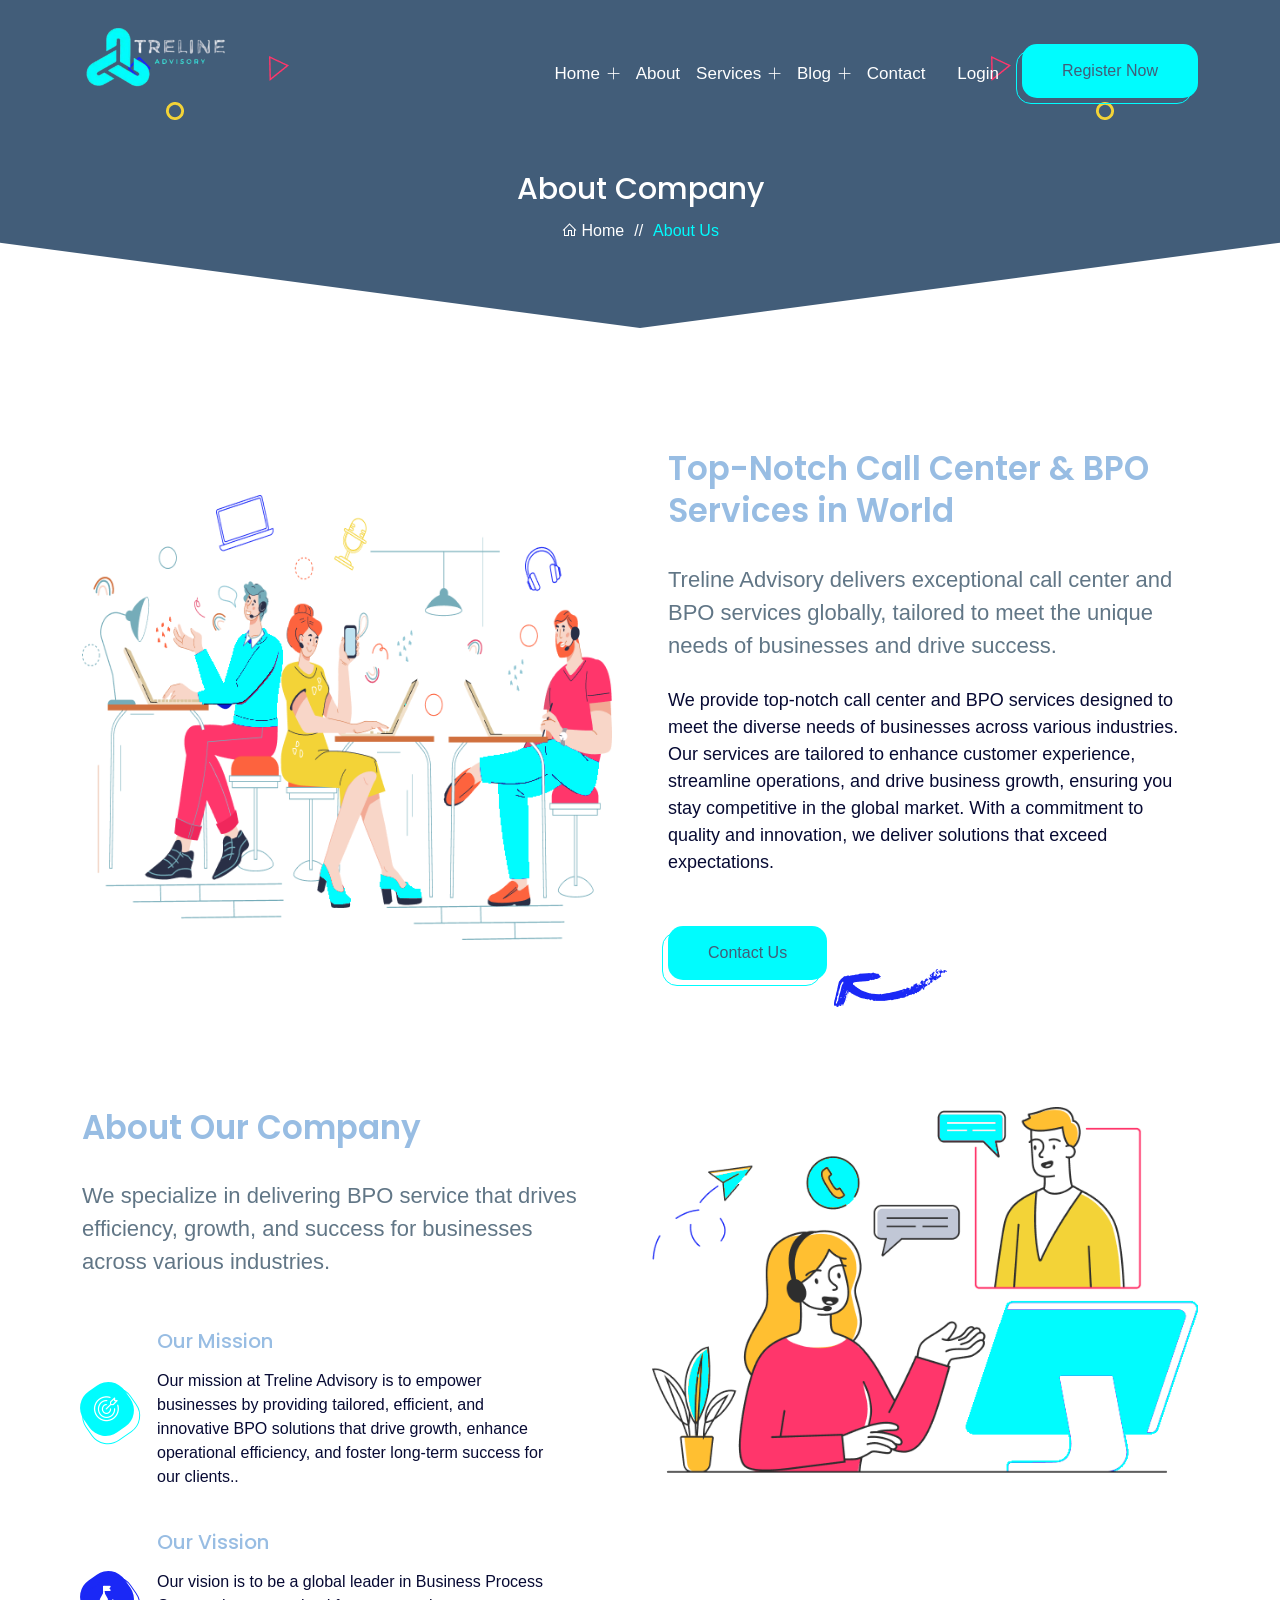
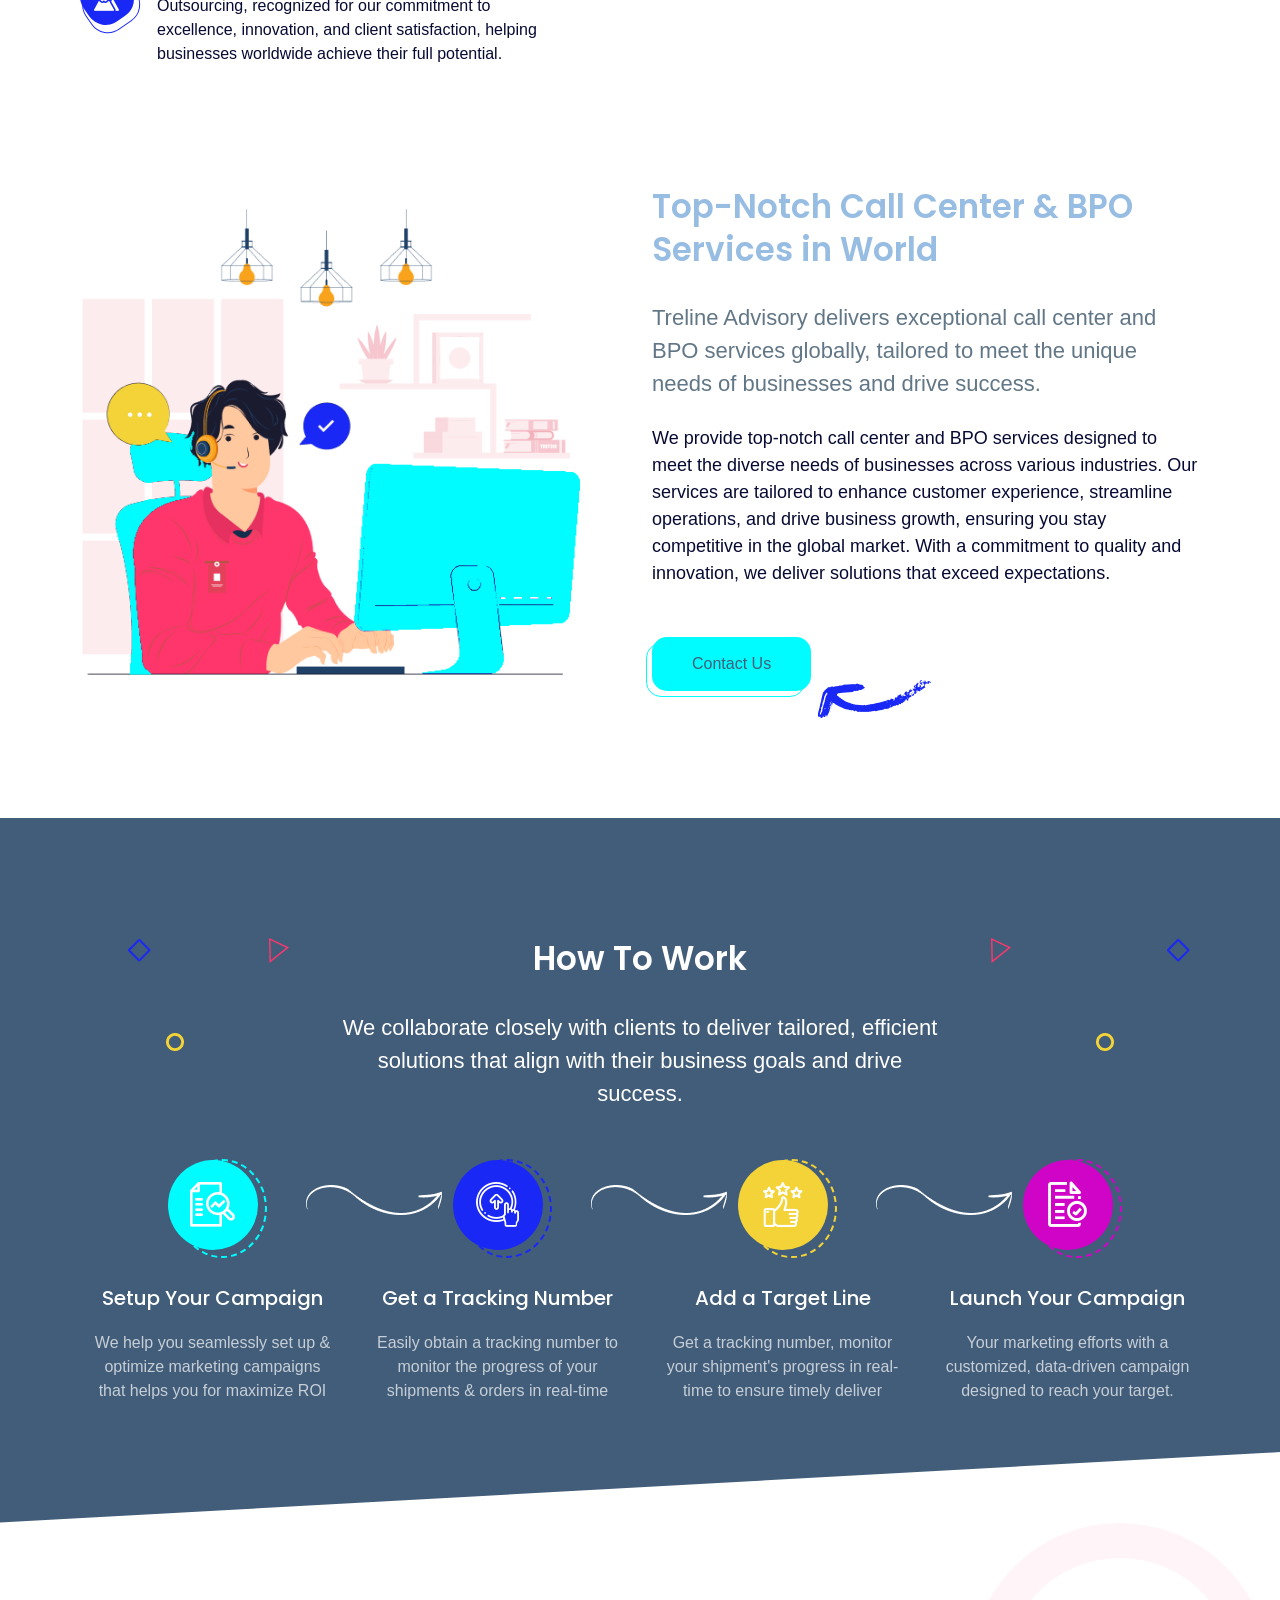
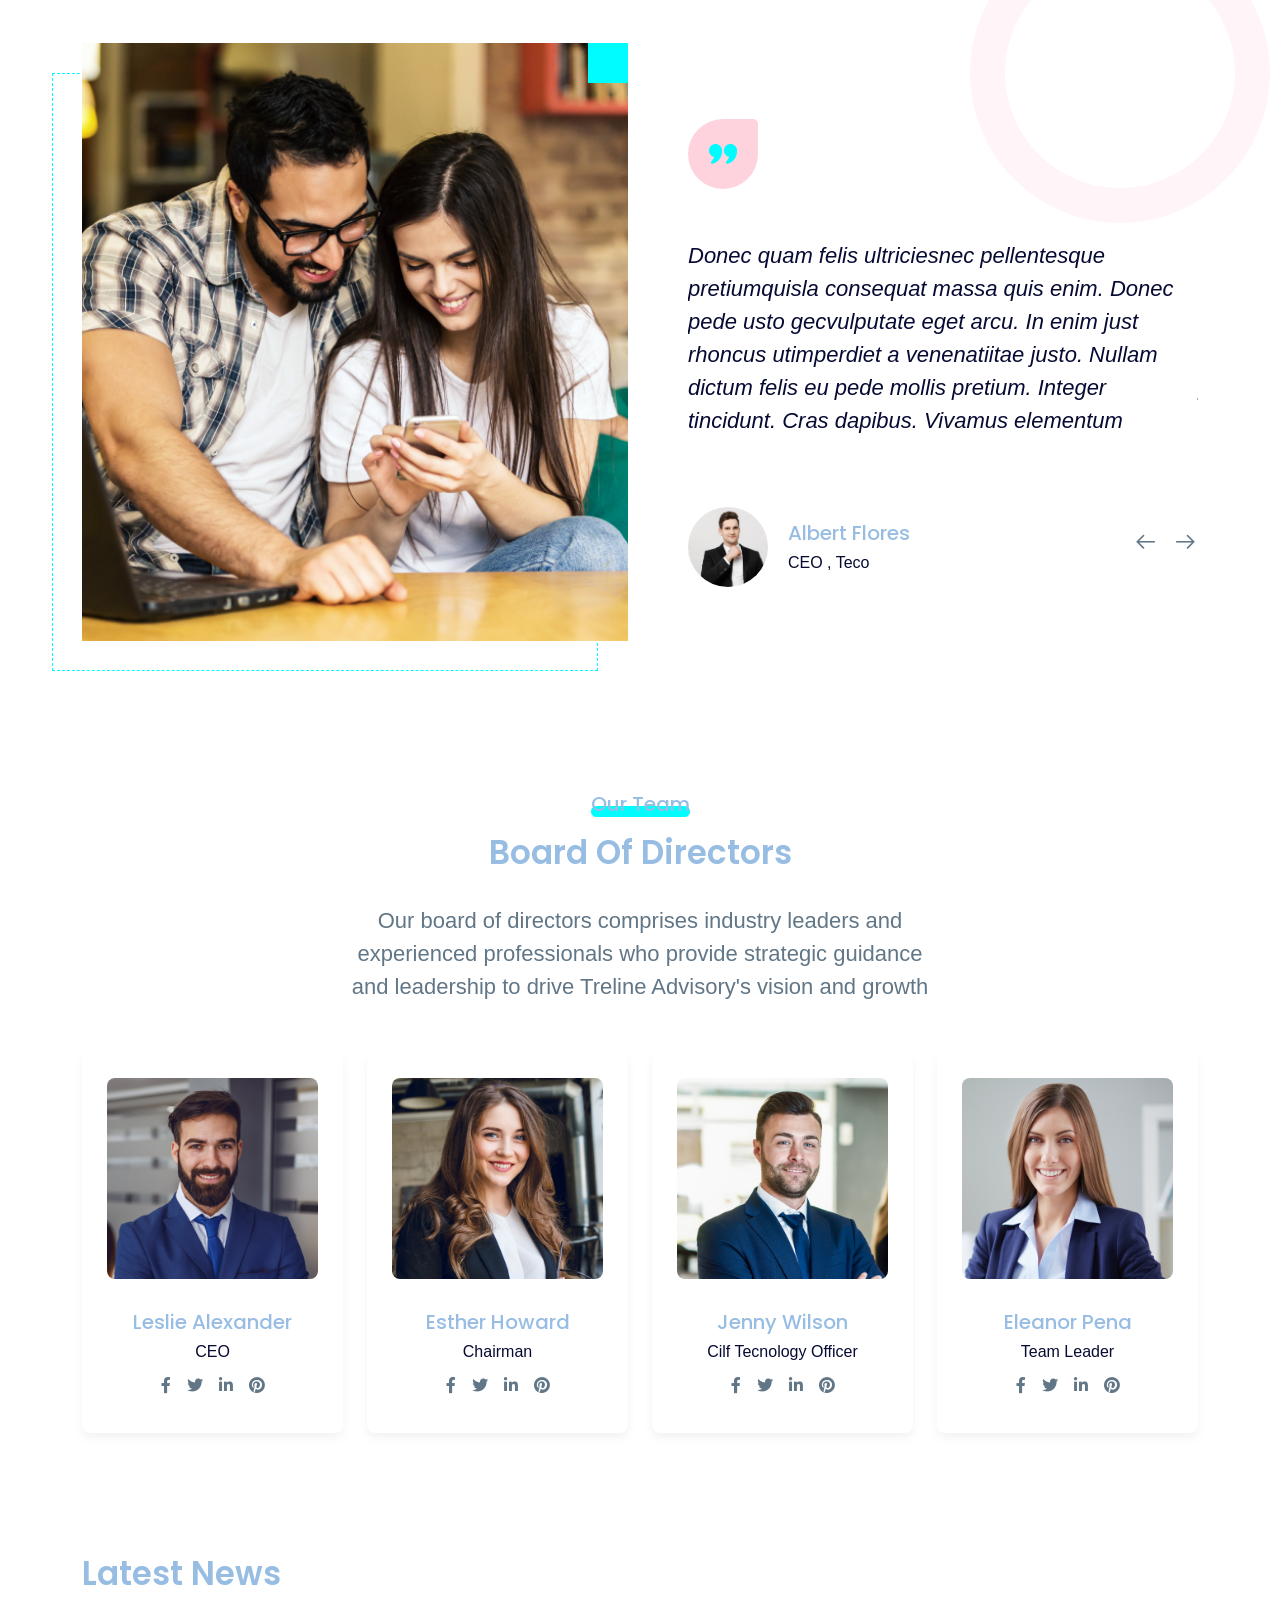
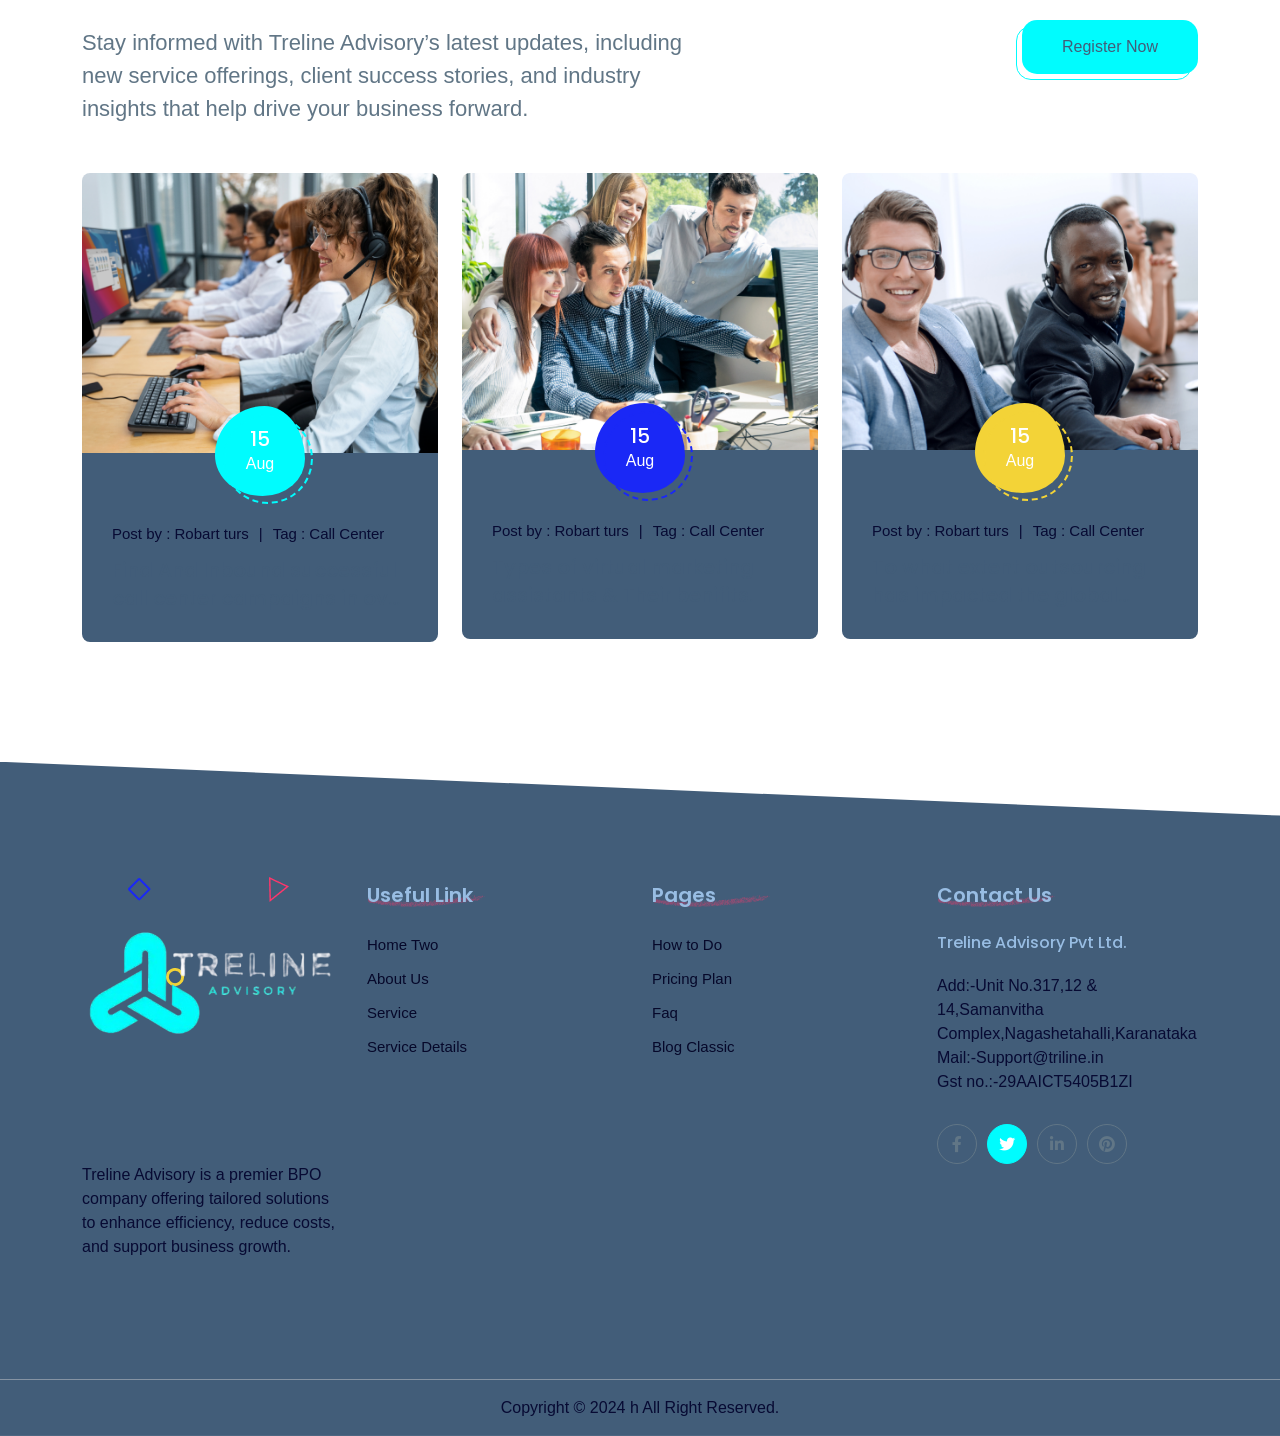
==== commit 21fe7726: "second comment" ====
--- a/about.html
+++ b/about.html
@@ -47,17 +47,17 @@
 
             <div class="collapse navbar-collapse" id="navbarSupportedContent">
                 <ul class="navbar-nav nav-menu ms-auto">
-                    <li class="nav-item">
+                    <!-- <li class="nav-item">
                         <a class="nav-link active" href="index.html">Home</a>
-                      </li> 
+                      </li>  -->
     
-                    <!-- <li class="nav-item dropdown">
+                    <li class="nav-item dropdown">
                         <a class="nav-link" href="#" role="button" data-bs-toggle="dropdown" aria-expanded="false"> Home <i class="icon-add-1"></i></a>
                         <ul class="dropdown-menu">
                             <li><a class="dropdown-item" href="index.html">Home One</a></li> 
                             <li><a class="dropdown-item" href="index-two.html">Home Two </a></li>
                         </ul>
-                    </li>  -->
+                    </li> 
                     
                     <li class="nav-item">
                         <a class="nav-link" href="about.html">About</a>
